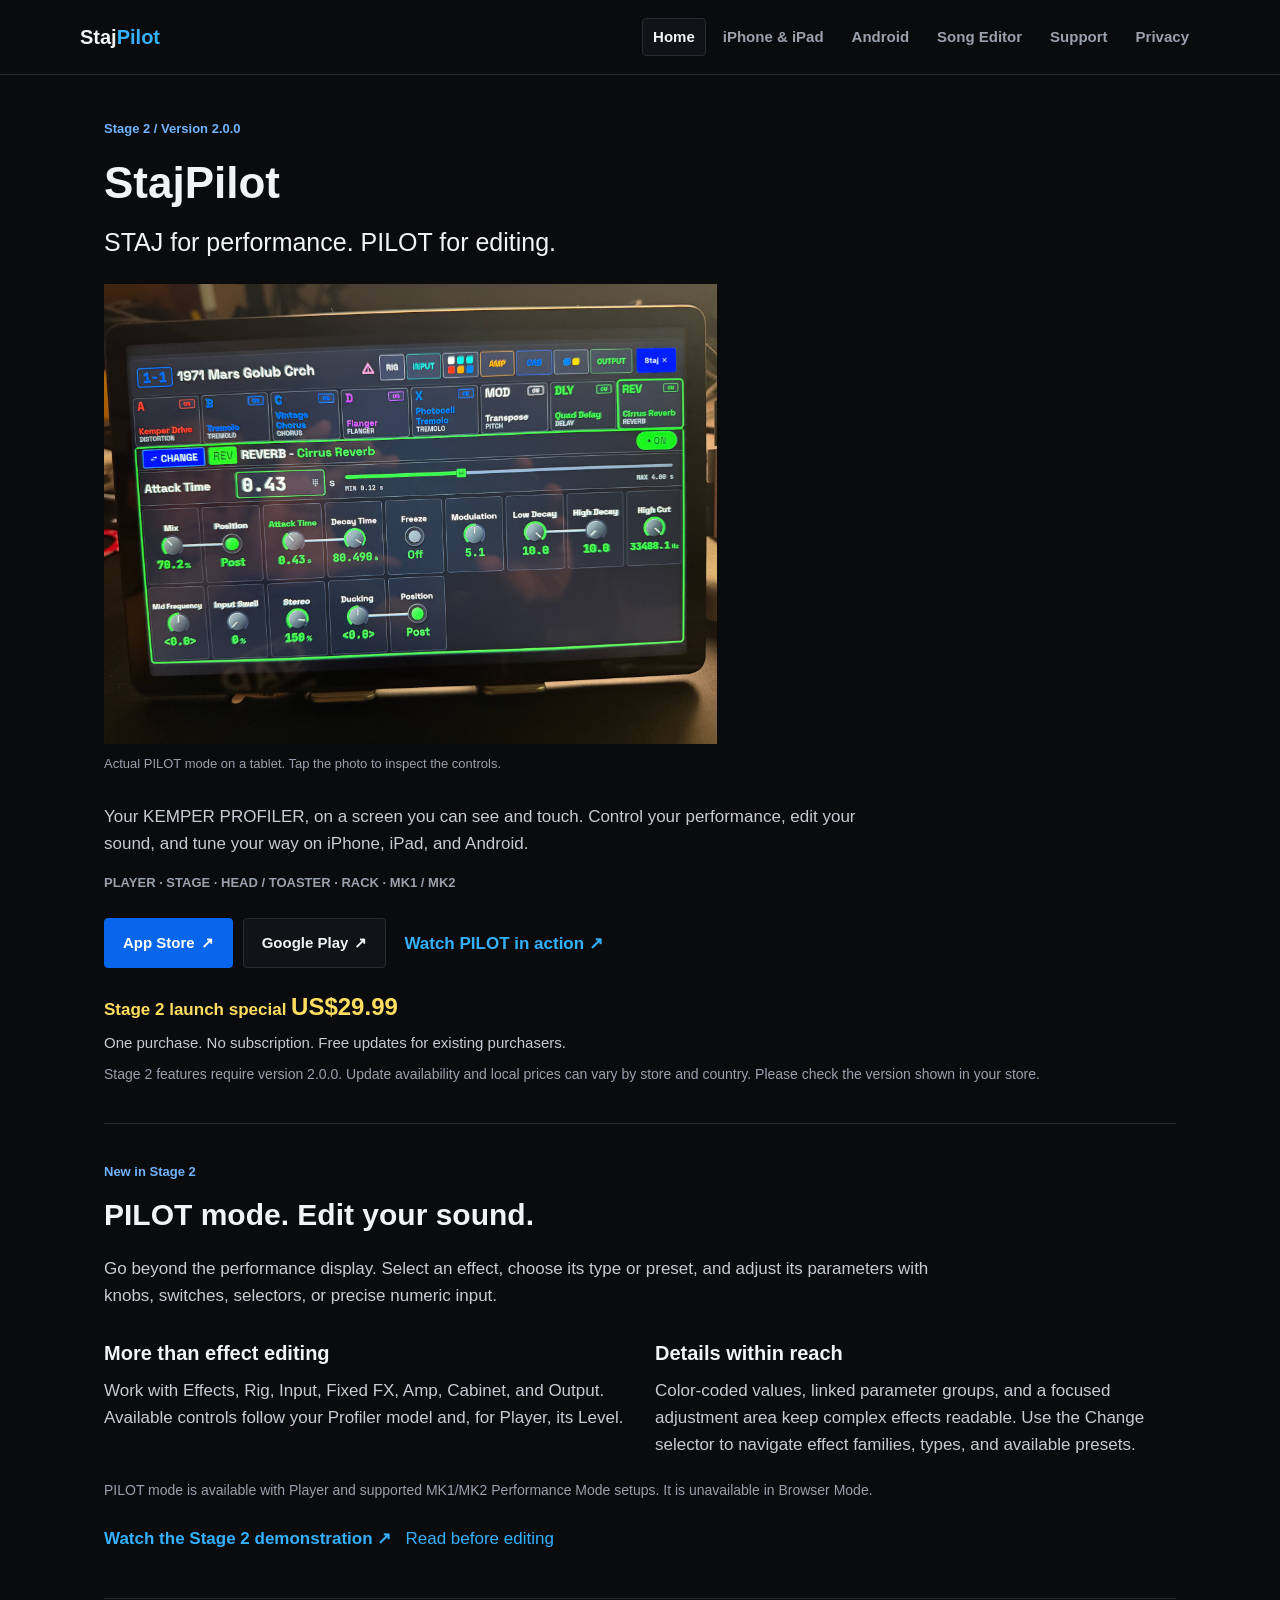
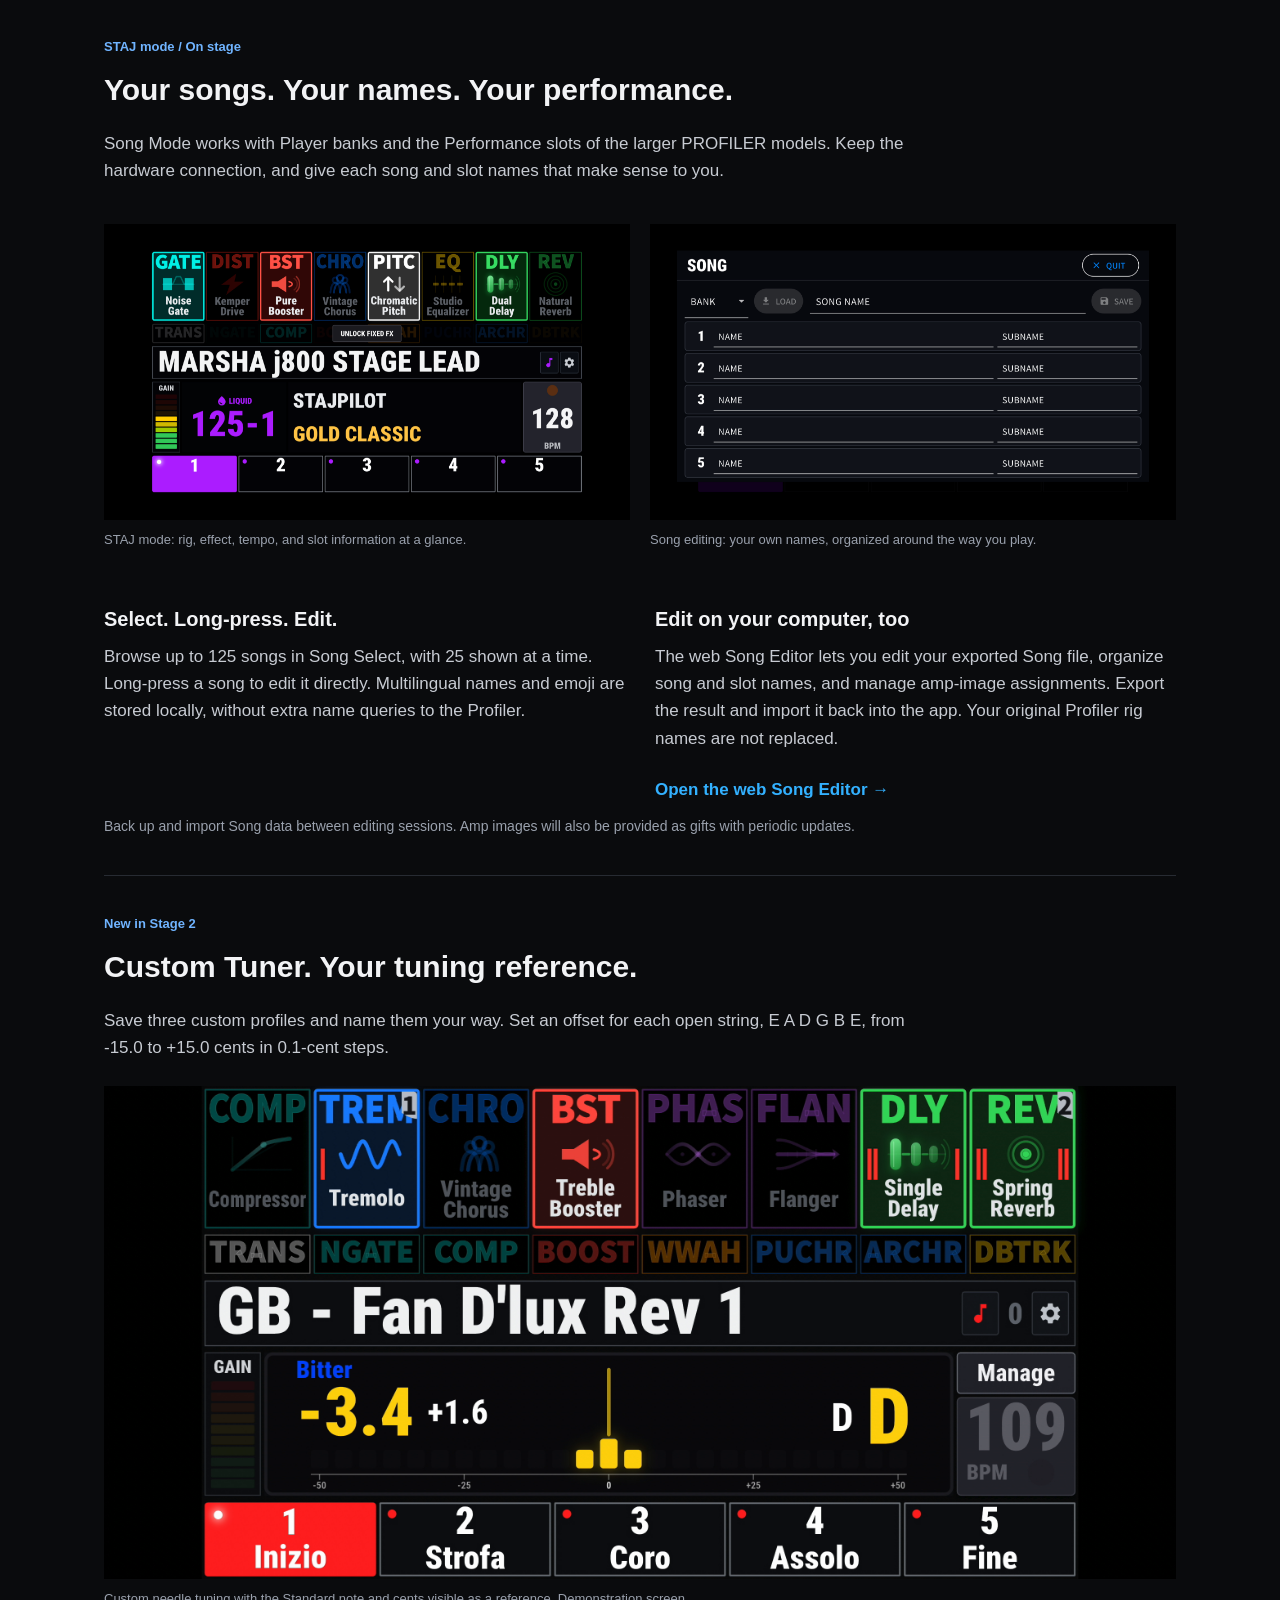
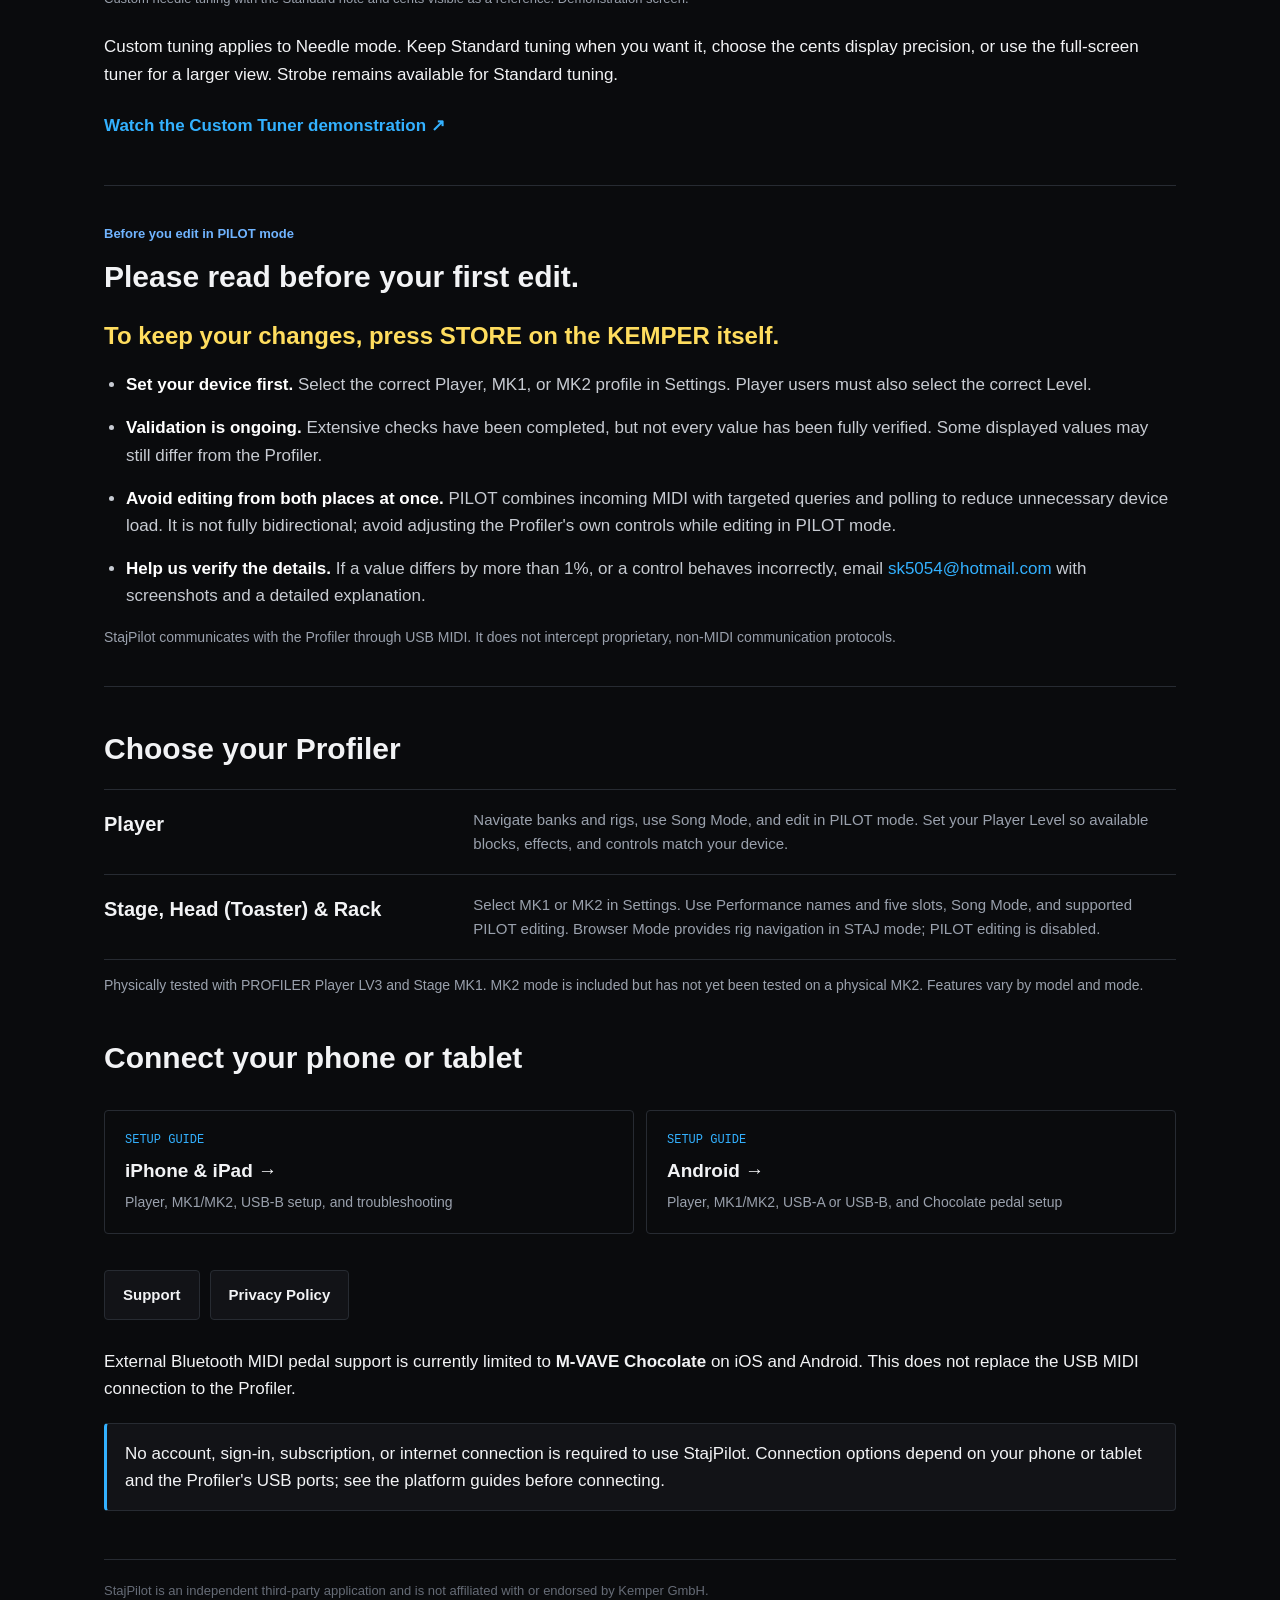
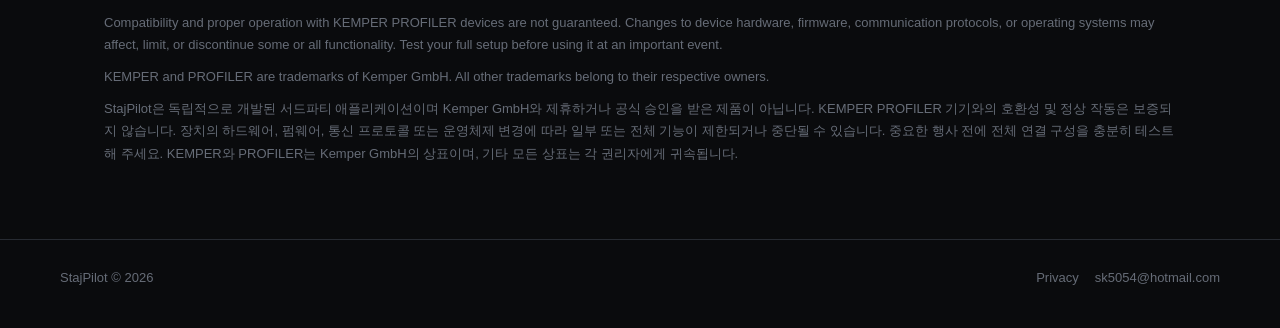
==== index.html @ c4ca7c81 "Bring actual PILOT photo into the opening view" ====
<!DOCTYPE html>
<html lang="en">
<head>
<meta charset="UTF-8">
<meta name="viewport" content="width=device-width, initial-scale=1">
<meta name="google-site-verification" content="YdH_ub25WZRiUTM2YloHvjrrwtOp_Md72oKfqL0QidY">
<title>StajPilot Stage 2 | KEMPER Control &amp; PILOT Editing</title>
<meta name="description" content="STAJ for performance. PILOT for editing. StajPilot Stage 2 brings KEMPER effects, rig, amp and output editing, Song Mode and Custom Tuner to iOS and Android.">
<meta property="og:title" content="StajPilot Stage 2 | PILOT Mode">
<meta property="og:description" content="KEMPER control and editing on iOS and Android. Stage 2 launch special: US$29.99.">
<meta property="og:image" content="https://stajd.github.io/stajpilot/assets/images/stage2-video.jpg">
<meta property="og:url" content="https://stajd.github.io/stajpilot/">
<meta property="og:type" content="website">
<link rel="canonical" href="https://stajd.github.io/stajpilot/">
<link rel="stylesheet" href="assets/styles.css">
<link rel="stylesheet" href="assets/home.css">
</head>
<body class="home-page">
<a class="skip-link" href="#main">Skip to content</a>

<header class="site-header">
  <div class="header-inner">
    <div class="wordmark">Staj<span class="pilot">Pilot</span></div>
    <nav class="site-nav" aria-label="Primary">
      <a href="index.html" aria-current="page">Home</a>
      <a href="ios/index.html">iPhone &amp; iPad</a>
      <a href="android/index.html">Android</a>
      <a href="editor/index.html">Song Editor</a>
      <a href="support/index.html">Support</a>
      <a href="privacy/index.html">Privacy</a>
    </nav>
  </div>
</header>

<main id="main">
  <section class="intro" aria-labelledby="page-title">
    <p class="eyebrow">Stage 2 / Version 2.0.0</p>
    <h1 id="page-title">StajPilot</h1>
    <p class="lede">STAJ for performance. PILOT for editing.</p>
    <figure class="product-photo intro-photo">
      <a href="assets/images/stage2-pilot-photo.png" target="_blank" rel="noopener" aria-label="Open the full-size PILOT mode photo"><img src="assets/images/stage2-pilot-photo.png" width="1920" height="1440" fetchpriority="high" alt="Actual StajPilot PILOT mode on a tablet, editing Cirrus Reverb with a focused Attack Time control and linked parameter groups"></a>
      <figcaption>Actual PILOT mode on a tablet. Tap the photo to inspect the controls.</figcaption>
    </figure>
    <p class="intro-copy">Your KEMPER PROFILER, on a screen you can see and touch. Control your performance, edit your sound, and tune your way on iPhone, iPad, and Android.</p>
    <p class="model-line">PLAYER &middot; STAGE &middot; HEAD / TOASTER &middot; RACK &middot; MK1 / MK2</p>
    <div class="btn-row store-links">
      <a class="btn btn-primary" href="https://apps.apple.com/app/stajpilot/id6813749166">App Store <span aria-hidden="true">&nearr;</span></a>
      <a class="btn" href="https://play.google.com/store/apps/details?id=com.stajpilot.mobile">Google Play <span aria-hidden="true">&nearr;</span></a>
      <a class="text-link" href="https://youtu.be/GtrqxNteZMw">Watch PILOT in action <span aria-hidden="true">&nearr;</span></a>
    </div>
    <p class="offer"><strong>Stage 2 launch special <span>US$29.99</span></strong> <span class="offer-detail">One purchase. No subscription. Free updates for existing purchasers.</span></p>
    <p class="release-note">Stage 2 features require version 2.0.0. Update availability and local prices can vary by store and country. Please check the version shown in your store.</p>
  </section>

  <section class="home-section" id="pilot" aria-labelledby="pilot-title">
    <div class="section-heading"><p class="eyebrow">New in Stage 2</p><h2 id="pilot-title">PILOT mode. Edit your sound.</h2><p>Go beyond the performance display. Select an effect, choose its type or preset, and adjust its parameters with knobs, switches, selectors, or precise numeric input.</p></div>
    <div class="feature-columns">
      <div><h3>More than effect editing</h3><p>Work with Effects, Rig, Input, Fixed FX, Amp, Cabinet, and Output. Available controls follow your Profiler model and, for Player, its Level.</p></div>
      <div><h3>Details within reach</h3><p>Color-coded values, linked parameter groups, and a focused adjustment area keep complex effects readable. Use the Change selector to navigate effect families, types, and available presets.</p></div>
    </div>
    <p class="inline-note">PILOT mode is available with Player and supported MK1/MK2 Performance Mode setups. It is unavailable in Browser Mode.</p>
    <p><a class="text-link" href="https://youtu.be/GtrqxNteZMw">Watch the Stage 2 demonstration <span aria-hidden="true">&nearr;</span></a> &nbsp; <a href="#before-editing">Read before editing</a></p>
  </section>

  <section class="home-section" id="song-mode" aria-labelledby="song-title">
    <div class="section-heading"><p class="eyebrow">STAJ mode / On stage</p><h2 id="song-title">Your songs. Your names. Your performance.</h2><p>Song Mode works with Player banks and the Performance slots of the larger PROFILER models. Keep the hardware connection, and give each song and slot names that make sense to you.</p></div>
    <div class="photo-pair">
      <figure class="product-photo"><a href="assets/images/android-main-controller.png" target="_blank" rel="noopener" aria-label="Open the STAJ performance screen"><img src="assets/images/android-main-controller.png" width="1920" height="1080" loading="lazy" alt="StajPilot STAJ performance display with effect blocks, rig information, tempo and five slots"></a><figcaption>STAJ mode: rig, effect, tempo, and slot information at a glance.</figcaption></figure>
      <figure class="product-photo"><a href="assets/images/android-song-editor.png" target="_blank" rel="noopener" aria-label="Open the Song editing screen"><img src="assets/images/android-song-editor.png" width="1920" height="1080" loading="lazy" alt="StajPilot Song editing screen with song name and five slot names and subnames"></a><figcaption>Song editing: your own names, organized around the way you play.</figcaption></figure>
    </div>
    <div class="feature-columns">
      <div><h3>Select. Long-press. Edit.</h3><p>Browse up to 125 songs in Song Select, with 25 shown at a time. Long-press a song to edit it directly. Multilingual names and emoji are stored locally, without extra name queries to the Profiler.</p></div>
      <div><h3>Edit on your computer, too</h3><p>The web Song Editor lets you edit your exported Song file, organize song and slot names, and manage amp-image assignments. Export the result and import it back into the app. Your original Profiler rig names are not replaced.</p><a class="text-link" href="editor/index.html">Open the web Song Editor <span aria-hidden="true">&rarr;</span></a></div>
    </div>
    <p class="inline-note">Back up and import Song data between editing sessions. Amp images will also be provided as gifts with periodic updates.</p>
  </section>

  <section class="home-section" id="custom-tuner" aria-labelledby="tuner-title">
    <div class="section-heading"><p class="eyebrow">New in Stage 2</p><h2 id="tuner-title">Custom Tuner. Your tuning reference.</h2><p>Save three custom profiles and name them your way. Set an offset for each open string, E A D G B E, from -15.0 to +15.0 cents in 0.1-cent steps.</p></div>
    <figure class="product-photo"><a href="assets/images/custom-tuner-demo.png" target="_blank" rel="noopener" aria-label="Open the Custom Tuner demonstration screen"><img src="assets/images/custom-tuner-demo.png" width="2622" height="1206" loading="lazy" alt="Custom Tuner demonstration showing a named profile, corrected cents and note, plus a smaller Standard tuning reference"></a><figcaption>Custom needle tuning with the Standard note and cents visible as a reference. Demonstration screen.</figcaption></figure>
    <p>Custom tuning applies to Needle mode. Keep Standard tuning when you want it, choose the cents display precision, or use the full-screen tuner for a larger view. Strobe remains available for Standard tuning.</p>
    <a class="text-link" href="https://youtu.be/xiZDq2frCgY">Watch the Custom Tuner demonstration <span aria-hidden="true">&nearr;</span></a>
  </section>

  <section class="home-section" id="before-editing" aria-labelledby="editing-title">
    <div class="section-heading"><p class="eyebrow">Before you edit in PILOT mode</p><h2 id="editing-title">Please read before your first edit.</h2></div>
    <p class="save-warning">To keep your changes, press STORE on the KEMPER itself.</p>
    <ul class="editing-notes">
      <li><strong>Set your device first.</strong> Select the correct Player, MK1, or MK2 profile in Settings. Player users must also select the correct Level.</li>
      <li><strong>Validation is ongoing.</strong> Extensive checks have been completed, but not every value has been fully verified. Some displayed values may still differ from the Profiler.</li>
      <li><strong>Avoid editing from both places at once.</strong> PILOT combines incoming MIDI with targeted queries and polling to reduce unnecessary device load. It is not fully bidirectional; avoid adjusting the Profiler's own controls while editing in PILOT mode.</li>
      <li><strong>Help us verify the details.</strong> If a value differs by more than 1%, or a control behaves incorrectly, email <a href="mailto:sk5054@hotmail.com">sk5054@hotmail.com</a> with screenshots and a detailed explanation.</li>
    </ul>
    <p class="inline-note">StajPilot communicates with the Profiler through USB MIDI. It does not intercept proprietary, non-MIDI communication protocols.</p>
  </section>

  <section class="home-section" aria-labelledby="profiler-title">
  <h2 id="profiler-title">Choose your Profiler</h2>
  <div class="model-list">
    <div><h3>Player</h3><p>Navigate banks and rigs, use Song Mode, and edit in PILOT mode. Set your Player Level so available blocks, effects, and controls match your device.</p></div>
    <div><h3>Stage, Head (Toaster) &amp; Rack</h3><p>Select MK1 or MK2 in Settings. Use Performance names and five slots, Song Mode, and supported PILOT editing. Browser Mode provides rig navigation in STAJ mode; PILOT editing is disabled.</p></div>
  </div>
  <p class="model-note">Physically tested with PROFILER Player LV3 and Stage MK1. MK2 mode is included but has not yet been tested on a physical MK2. Features vary by model and mode.</p>

  <h2>Connect your phone or tablet</h2>

  <div class="platform-grid">
    <a class="platform-card" href="ios/index.html">
      <span class="plat-eyebrow">Setup guide</span>
      <span class="plat-title">iPhone &amp; iPad →</span>
      <span class="plat-sub">Player, MK1/MK2, USB-B setup, and troubleshooting</span>
    </a>
    <a class="platform-card" href="android/index.html">
      <span class="plat-eyebrow">Setup guide</span>
      <span class="plat-title">Android →</span>
      <span class="plat-sub">Player, MK1/MK2, USB-A or USB-B, and Chocolate pedal setup</span>
    </a>
  </div>

  <div class="btn-row">
    <a class="btn" href="support/index.html">Support</a>
    <a class="btn" href="privacy/index.html">Privacy Policy</a>
  </div>

  <p>External Bluetooth MIDI pedal support is currently limited to <strong>M-VAVE Chocolate</strong> on iOS and Android. This does not replace the USB MIDI connection to the Profiler.</p>
  <div class="notice">
    <p>No account, sign-in, subscription, or internet connection is required to use StajPilot. Connection options depend on your phone or tablet and the Profiler's USB ports; see the platform guides before connecting.</p>
  </div>
  </section>

  <div class="legal">
    <p>StajPilot is an independent third-party application and is not affiliated with or endorsed by Kemper GmbH.</p>
    <p>Compatibility and proper operation with KEMPER PROFILER devices are not guaranteed. Changes to device hardware, firmware, communication protocols, or operating systems may affect, limit, or discontinue some or all functionality. Test your full setup before using it at an important event.</p>
    <p>KEMPER and PROFILER are trademarks of Kemper GmbH. All other trademarks belong to their respective owners.</p>
    <p lang="ko">StajPilot은 독립적으로 개발된 서드파티 애플리케이션이며 Kemper GmbH와 제휴하거나 공식 승인을 받은 제품이 아닙니다. KEMPER PROFILER 기기와의 호환성 및 정상 작동은 보증되지 않습니다. 장치의 하드웨어, 펌웨어, 통신 프로토콜 또는 운영체제 변경에 따라 일부 또는 전체 기능이 제한되거나 중단될 수 있습니다. 중요한 행사 전에 전체 연결 구성을 충분히 테스트해 주세요. KEMPER와 PROFILER는 Kemper GmbH의 상표이며, 기타 모든 상표는 각 권리자에게 귀속됩니다.</p>
  </div>
</main>

<footer class="site-footer">
  <div class="footer-inner">
    <div>StajPilot &copy; 2026</div>
    <div class="footer-links">
      <a href="privacy/index.html">Privacy</a>
      <a href="mailto:sk5054@hotmail.com">sk5054@hotmail.com</a>
    </div>
  </div>
</footer>

</body>
</html>
---- assets/styles.css ----
/* StajPilot support site — shared stylesheet
   System fonts only, no external CDN, no gradients, minimal rounding. */

:root {
  --bg: #0a0b0d;
  --panel: #121317;
  --border: #272b32;
  --ink: #f2f3f5;
  --ink-dim: #9aa1ad;
  --ink-faint: #666c77;
  --accent: #33b1ff;
  --accent-2: #22d3ee;
  --radius: 4px;
  --max-w: 760px;
  --sans: -apple-system, BlinkMacSystemFont, "Segoe UI", Roboto, Helvetica, Arial, sans-serif;
  --mono: ui-monospace, "SF Mono", "Segoe UI Mono", Menlo, Consolas, monospace;
}

* { box-sizing: border-box; }

html { background: var(--bg); }

body {
  margin: 0;
  background: var(--bg);
  color: var(--ink);
  font-family: var(--sans);
  font-size: 17px;
  line-height: 1.6;
  -webkit-font-smoothing: antialiased;
}

a { color: var(--accent); text-decoration: none; }
a:hover, a:focus-visible { text-decoration: underline; }
a:focus-visible, button:focus-visible { outline: 2px solid var(--accent); outline-offset: 2px; }

img { max-width: 100%; }

/* ---------- header ---------- */
header.site-header {
  border-bottom: 1px solid var(--border);
  background: var(--bg);
}

.header-inner {
  max-width: 960px;
  margin: 0 auto;
  padding: 18px 20px;
  display: flex;
  align-items: center;
  justify-content: space-between;
  gap: 16px;
  flex-wrap: wrap;
}

.wordmark {
  font-family: var(--sans);
  font-weight: 800;
  font-size: 20px;
  letter-spacing: -0.01em;
  color: var(--ink);
  white-space: nowrap;
}
.wordmark .pilot { color: var(--accent); }

nav.site-nav {
  display: flex;
  flex-wrap: wrap;
  gap: 4px 6px;
}

nav.site-nav a {
  color: var(--ink-dim);
  font-size: 15px;
  font-weight: 600;
  padding: 6px 10px;
  border-radius: var(--radius);
  border: 1px solid transparent;
}

nav.site-nav a:hover {
  color: var(--ink);
  text-decoration: none;
}

nav.site-nav a[aria-current="page"] {
  color: var(--ink);
  border-color: var(--border);
  background: var(--panel);
}

/* ---------- layout ---------- */
main {
  max-width: var(--max-w);
  margin: 0 auto;
  padding: 48px 20px 64px;
}

main.wide { max-width: 880px; }

.home-preview { margin: 28px 0 8px; }
.home-preview img { display: block; width: 100%; height: auto; }
.home-preview figcaption { margin-top: 8px; color: var(--ink-dim); font-size: 13px; }

.model-list { border-top: 1px solid var(--border); }
.model-list > div {
  display: grid;
  grid-template-columns: minmax(150px, 1fr) 2fr;
  gap: 18px;
  padding: 18px 0;
  border-bottom: 1px solid var(--border);
}
.model-list h3 { margin: 0; }
.model-list p { margin: 0; color: var(--ink-dim); font-size: 15px; }
.model-note { margin-top: 14px; color: var(--ink-dim); font-size: 14px; }
@media (max-width: 560px) {
  .model-list > div { grid-template-columns: 1fr; gap: 4px; }
}

h1 {
  font-size: clamp(28px, 5vw, 38px);
  font-weight: 800;
  letter-spacing: -0.01em;
  margin: 0 0 10px;
  text-wrap: balance;
}

h2 {
  font-size: 22px;
  font-weight: 700;
  margin: 40px 0 14px;
  padding-top: 4px;
  border-top: 1px solid var(--border);
  padding-top: 24px;
}

h2:first-of-type { border-top: none; padding-top: 0; }

h3 {
  font-size: 17px;
  font-weight: 700;
  color: var(--ink);
  margin: 24px 0 8px;
}

p { margin: 0 0 16px; color: var(--ink); }
.lede { font-size: 19px; color: var(--ink-dim); margin-bottom: 28px; }

ul, ol { margin: 0 0 16px; padding-left: 22px; }
li { margin-bottom: 8px; }

.meta {
  font-family: var(--mono);
  font-size: 13px;
  color: var(--ink-faint);
  letter-spacing: 0.02em;
}

/* ---------- buttons ---------- */
.btn-row {
  display: flex;
  flex-wrap: wrap;
  gap: 10px;
  margin: 28px 0;
}

.btn {
  display: inline-flex;
  align-items: center;
  gap: 6px;
  padding: 12px 18px;
  border-radius: var(--radius);
  border: 1px solid var(--border);
  font-weight: 700;
  font-size: 15px;
  color: var(--ink);
  background: var(--panel);
}
.btn:hover { border-color: var(--accent); color: var(--ink); text-decoration: none; }

.btn-primary {
  background: var(--accent);
  border-color: var(--accent);
  color: #04121c;
}
.btn-primary:hover { border-color: var(--accent-2); background: var(--accent-2); color: #04121c; }

/* ---------- platform picker (index) ---------- */
.platform-grid {
  display: grid;
  grid-template-columns: 1fr 1fr;
  gap: 12px;
  margin: 28px 0 36px;
}
@media (max-width: 520px) {
  .platform-grid { grid-template-columns: 1fr; }
}

.platform-card {
  display: block;
  border: 1px solid var(--border);
  border-radius: var(--radius);
  padding: 20px;
  color: var(--ink);
}
.platform-card:hover { border-color: var(--accent); text-decoration: none; }
.platform-card .plat-eyebrow {
  font-family: var(--mono);
  font-size: 12px;
  letter-spacing: 0.08em;
  text-transform: uppercase;
  color: var(--accent);
  display: block;
  margin-bottom: 6px;
}
.platform-card .plat-title { font-size: 19px; font-weight: 700; }
.platform-card .plat-sub { color: var(--ink-dim); font-size: 14px; margin-top: 4px; }

/* ---------- feature list ---------- */
.feature-list {
  list-style: none;
  padding: 0;
  display: grid;
  grid-template-columns: 1fr 1fr;
  gap: 8px 20px;
}
@media (max-width: 560px) {
  .feature-list { grid-template-columns: 1fr; }
}
.feature-list li {
  padding-left: 18px;
  position: relative;
  color: var(--ink-dim);
  font-size: 15px;
}
.feature-list li::before {
  content: "";
  position: absolute;
  left: 0;
  top: 9px;
  width: 6px;
  height: 6px;
  background: var(--accent);
}

/* ---------- steps ---------- */
ol.steps { padding-left: 0; list-style: none; counter-reset: step; }
ol.steps li {
  counter-increment: step;
  position: relative;
  padding-left: 42px;
  margin-bottom: 14px;
}
ol.steps li::before {
  content: counter(step);
  position: absolute;
  left: 0;
  top: 0;
  width: 26px;
  height: 26px;
  border: 1px solid var(--accent);
  color: var(--accent);
  font-family: var(--mono);
  font-weight: 700;
  font-size: 13px;
  display: flex;
  align-items: center;
  justify-content: center;
  border-radius: var(--radius);
}

/* ---------- notice / callout blocks ---------- */
.notice {
  border: 1px solid var(--border);
  border-left: 3px solid var(--accent);
  padding: 16px 18px;
  border-radius: var(--radius);
  margin: 20px 0;
  background: var(--panel);
}
.notice p:last-child { margin-bottom: 0; }

.legal {
  border-top: 1px solid var(--border);
  margin-top: 48px;
  padding-top: 20px;
  color: var(--ink-faint);
  font-size: 13px;
  line-height: 1.7;
}
.legal p { margin-bottom: 10px; color: var(--ink-faint); }

/* ---------- privacy bilingual layout ---------- */
.bilingual {
  display: grid;
  grid-template-columns: 1fr 1fr;
  gap: 32px;
  align-items: start;
}
@media (max-width: 720px) {
  .bilingual { grid-template-columns: 1fr; gap: 8px; }
}
.bilingual > div { min-width: 0; }
.lang-label {
  font-family: var(--mono);
  font-size: 12px;
  letter-spacing: 0.08em;
  text-transform: uppercase;
  color: var(--ink-faint);
  margin-bottom: 10px;
  display: block;
}
.bilingual ol { padding-left: 20px; }
.bilingual li { font-size: 15px; color: var(--ink-dim); margin-bottom: 12px; }

/* ---------- iOS page prologue ---------- */
.prologue {
  border-bottom: 1px solid var(--border);
  padding-bottom: 28px;
  margin-bottom: 36px;
}
.prologue p { font-size: 15px; line-height: 1.75; color: var(--ink-dim); margin-bottom: 10px; }
.prologue p:first-of-type { color: var(--ink); font-weight: 700; }
.prologue figure { margin: 24px 0 0; }
.prologue figure img {
  display: block;
  width: 100%;
  height: auto;
  border: 1px solid var(--border);
  border-radius: var(--radius);
}
.prologue figcaption { font-size: 13px; line-height: 1.6; color: var(--ink-faint); margin-top: 8px; }

/* ---------- support contact block ---------- */
.contact-block {
  border: 1px solid var(--border);
  border-radius: var(--radius);
  padding: 24px;
  margin: 24px 0 32px;
  text-align: center;
}
.contact-block .email-link {
  font-family: var(--mono);
  font-size: 20px;
  font-weight: 700;
}

/* ---------- footer ---------- */
footer.site-footer {
  border-top: 1px solid var(--border);
  padding: 28px 20px 40px;
}
.footer-inner {
  max-width: 960px;
  margin: 0 auto;
  display: flex;
  flex-wrap: wrap;
  justify-content: space-between;
  gap: 12px;
  font-size: 13px;
  color: var(--ink-faint);
}
.footer-inner a { color: var(--ink-faint); }
.footer-inner a:hover { color: var(--accent); }
.footer-links { display: flex; gap: 16px; flex-wrap: wrap; }
---- assets/home.css ----
.home-page { letter-spacing: 0; }
.home-page .header-inner, .home-page .footer-inner { max-width: 1160px; }
.home-page main { max-width: 1120px; padding: 44px 24px 64px; }
.home-page .wordmark, .home-page .plat-eyebrow { letter-spacing: 0; }
.home-page h1 { font-size: 44px; letter-spacing: 0; margin-bottom: 4px; }
.home-page h2 { font-size: 30px; border: 0; padding: 0; margin: 0 0 16px; }
.home-page h3 { font-size: 20px; margin-top: 0; }
.home-page .lede { font-size: 25px; color: var(--ink); margin-bottom: 14px; }
.home-page .intro-copy { max-width: 760px; color: #c7cbd2; }
.home-page .eyebrow { font-size: 13px; font-weight: 750; color: #70b4ff; margin: 0 0 8px; }
.home-page .model-line { font-size: 13px; font-weight: 650; color: var(--ink-dim); }
.home-page .store-links { align-items: center; margin: 24px 0 20px; }
.home-page .btn-primary { background: #0866ed; border-color: #0866ed; color: #fff; }
.home-page .btn-primary:hover { background: #207bff; }
.home-page .text-link { display: inline-block; font-weight: 700; padding: 8px 0; }
.home-page .store-links .text-link { margin-left: 8px; }
.home-page .offer { margin-bottom: 8px; }
.home-page .offer strong { color: #ffdd5e; }
.home-page .offer strong > span { font-size: 24px; white-space: nowrap; }
.home-page .offer-detail { display: block; font-size: 15px; color: #c7cbd2; margin-top: 4px; }
.home-page .release-note, .home-page .inline-note { font-size: 14px; color: var(--ink-dim); }
.home-page .home-section { border-top: 1px solid var(--border); padding-top: 38px; margin-top: 38px; }
.home-page .section-heading { max-width: 830px; }
.home-page .section-heading > p:last-child { color: #c7cbd2; }
.home-page .product-photo { margin: 24px 0; }
.home-page .product-photo img { display: block; width: 100%; height: auto; }
.home-page .product-photo a { display: block; }
.home-page .intro-photo { margin: 22px 0 28px; }
.home-page .intro-photo img { max-height: 460px; object-fit: contain; object-position: left center; }
.home-page .product-photo figcaption { font-size: 13px; color: var(--ink-dim); margin-top: 10px; }
.home-page .feature-columns, .home-page .photo-pair { display: grid; grid-template-columns: repeat(2, minmax(0, 1fr)); gap: 30px; }
.home-page .feature-columns { margin: 28px 0 4px; }
.home-page .feature-columns p { color: #c7cbd2; }
.home-page .photo-pair { gap: 20px; }
.home-page .save-warning { font-size: 24px; font-weight: 750; color: #ffdd5e; }
.home-page .editing-notes { padding-left: 22px; }
.home-page .editing-notes li { margin-bottom: 16px; color: #c7cbd2; }
.home-page .editing-notes strong { color: #fff; }
.home-page .model-note + h2 { margin-top: 38px; }
.home-page .plat-sub { display: block; }
.skip-link { position: absolute; top: -100px; left: 16px; padding: 8px 14px; background: #fff; color: #000; z-index: 10; }
.skip-link:focus { top: 8px; }
@media (max-width: 640px) {
  .home-page main { padding: 28px 20px 44px; }
  .home-page h1 { font-size: 38px; }
  .home-page h2 { font-size: 26px; }
  .home-page .lede { font-size: 22px; }
  .home-page .feature-columns, .home-page .photo-pair { grid-template-columns: 1fr; gap: 16px; }
  .home-page .photo-pair .product-photo { margin: 8px 0; }
  .home-page .store-links .text-link { margin-left: 0; }
  .home-page .home-section { margin-top: 28px; padding-top: 28px; }
  .home-page .save-warning { font-size: 22px; }
}
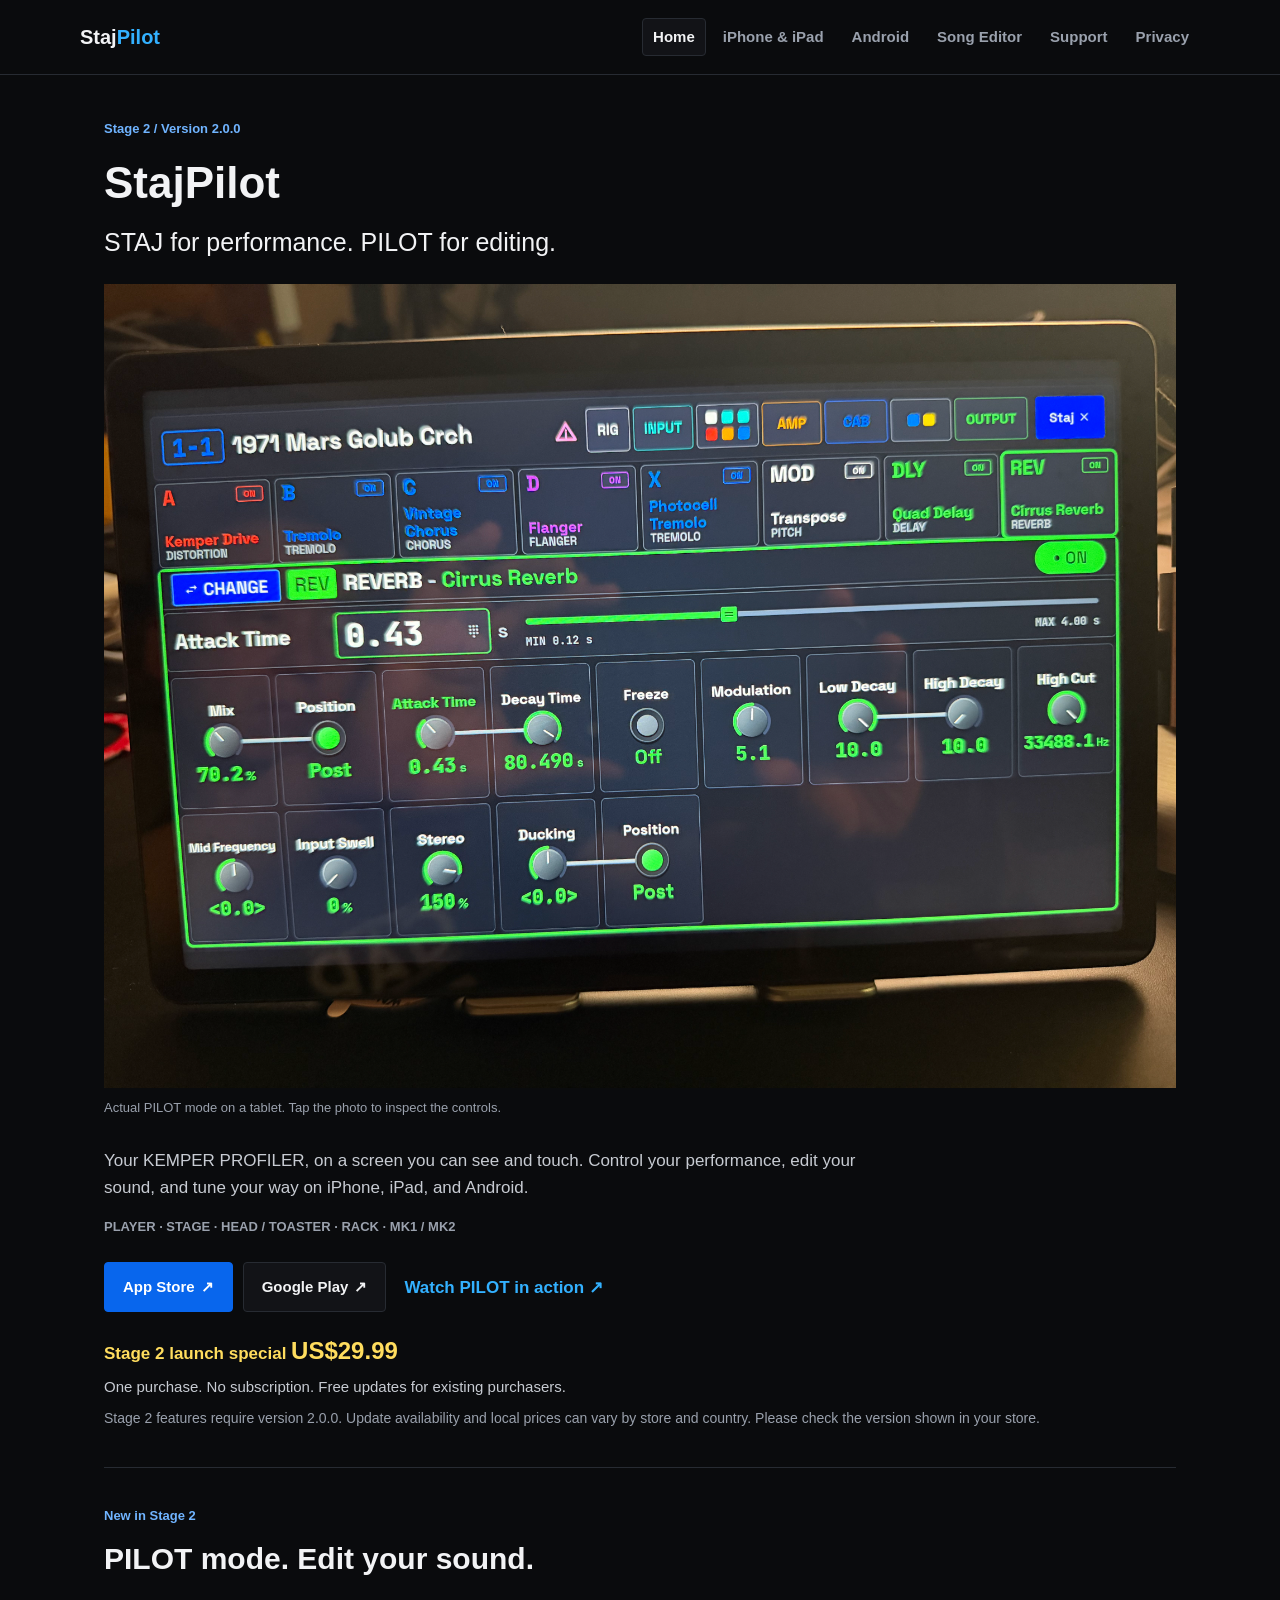
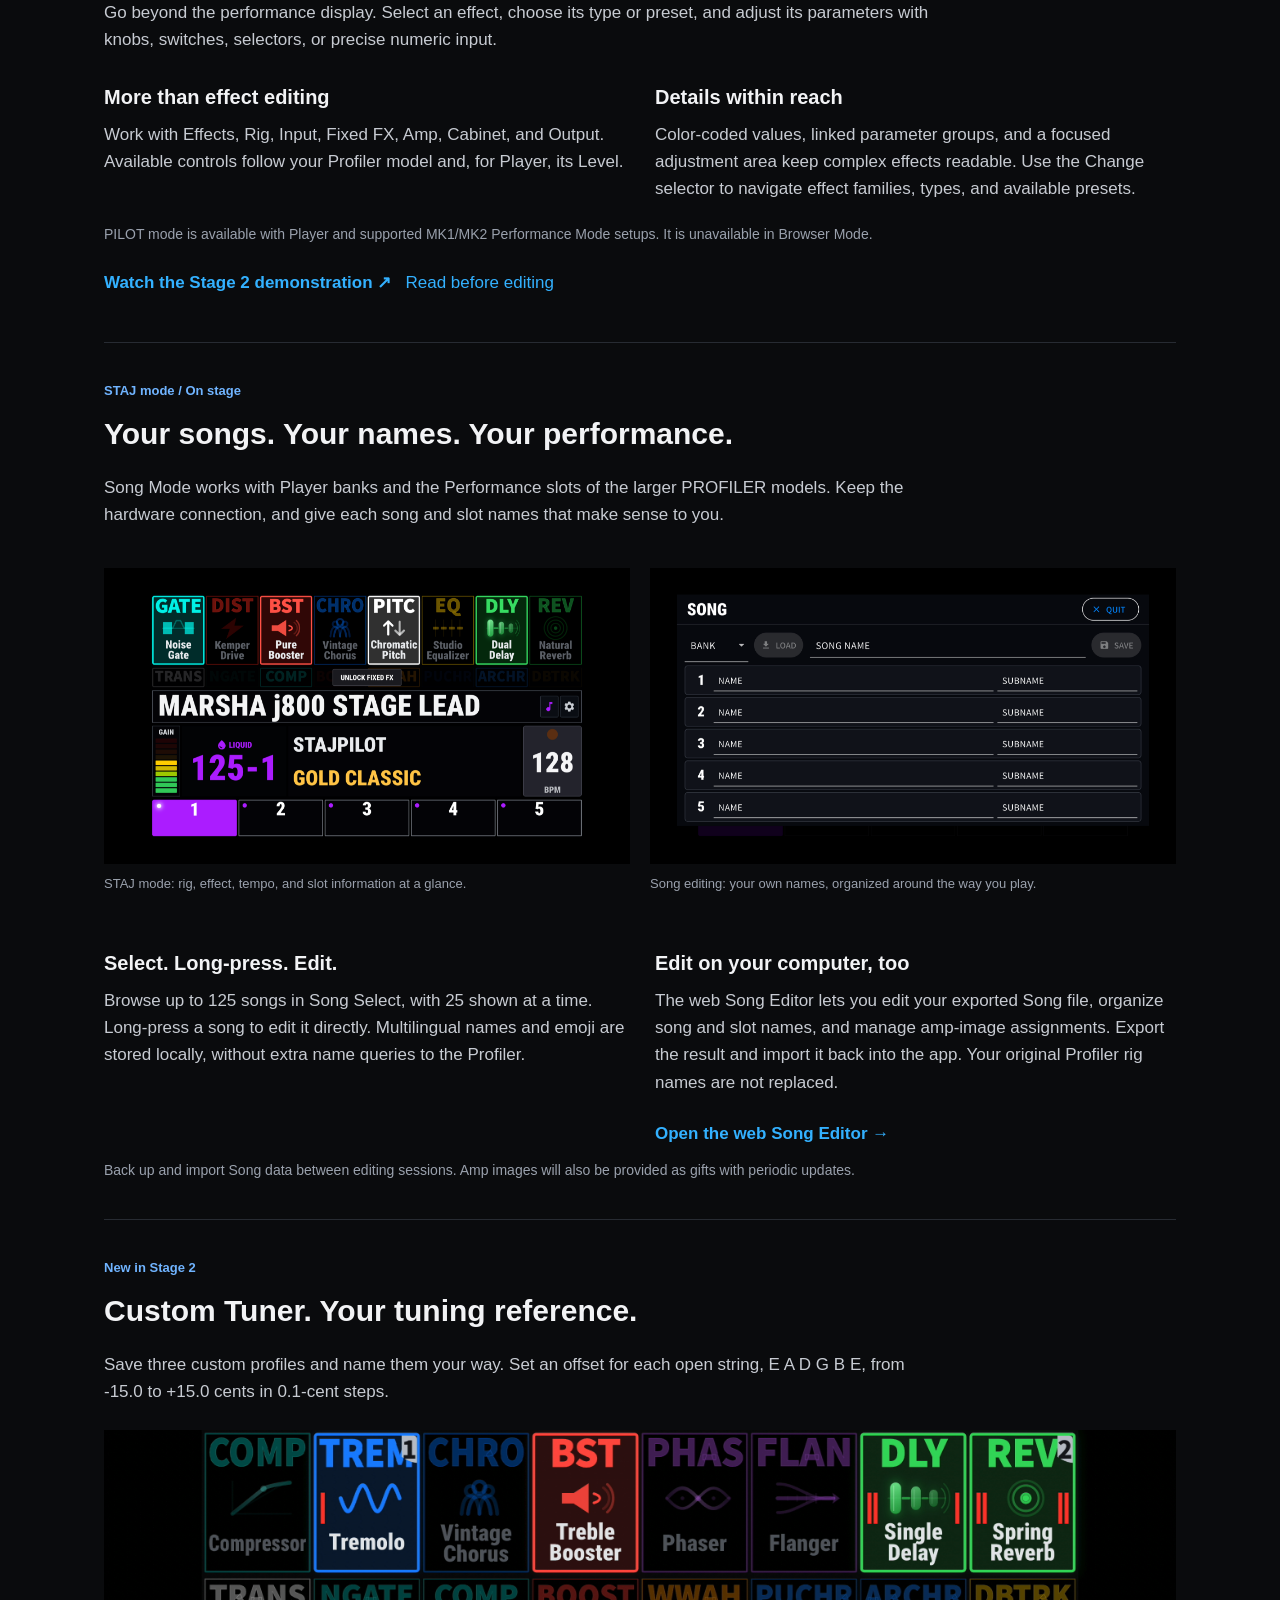
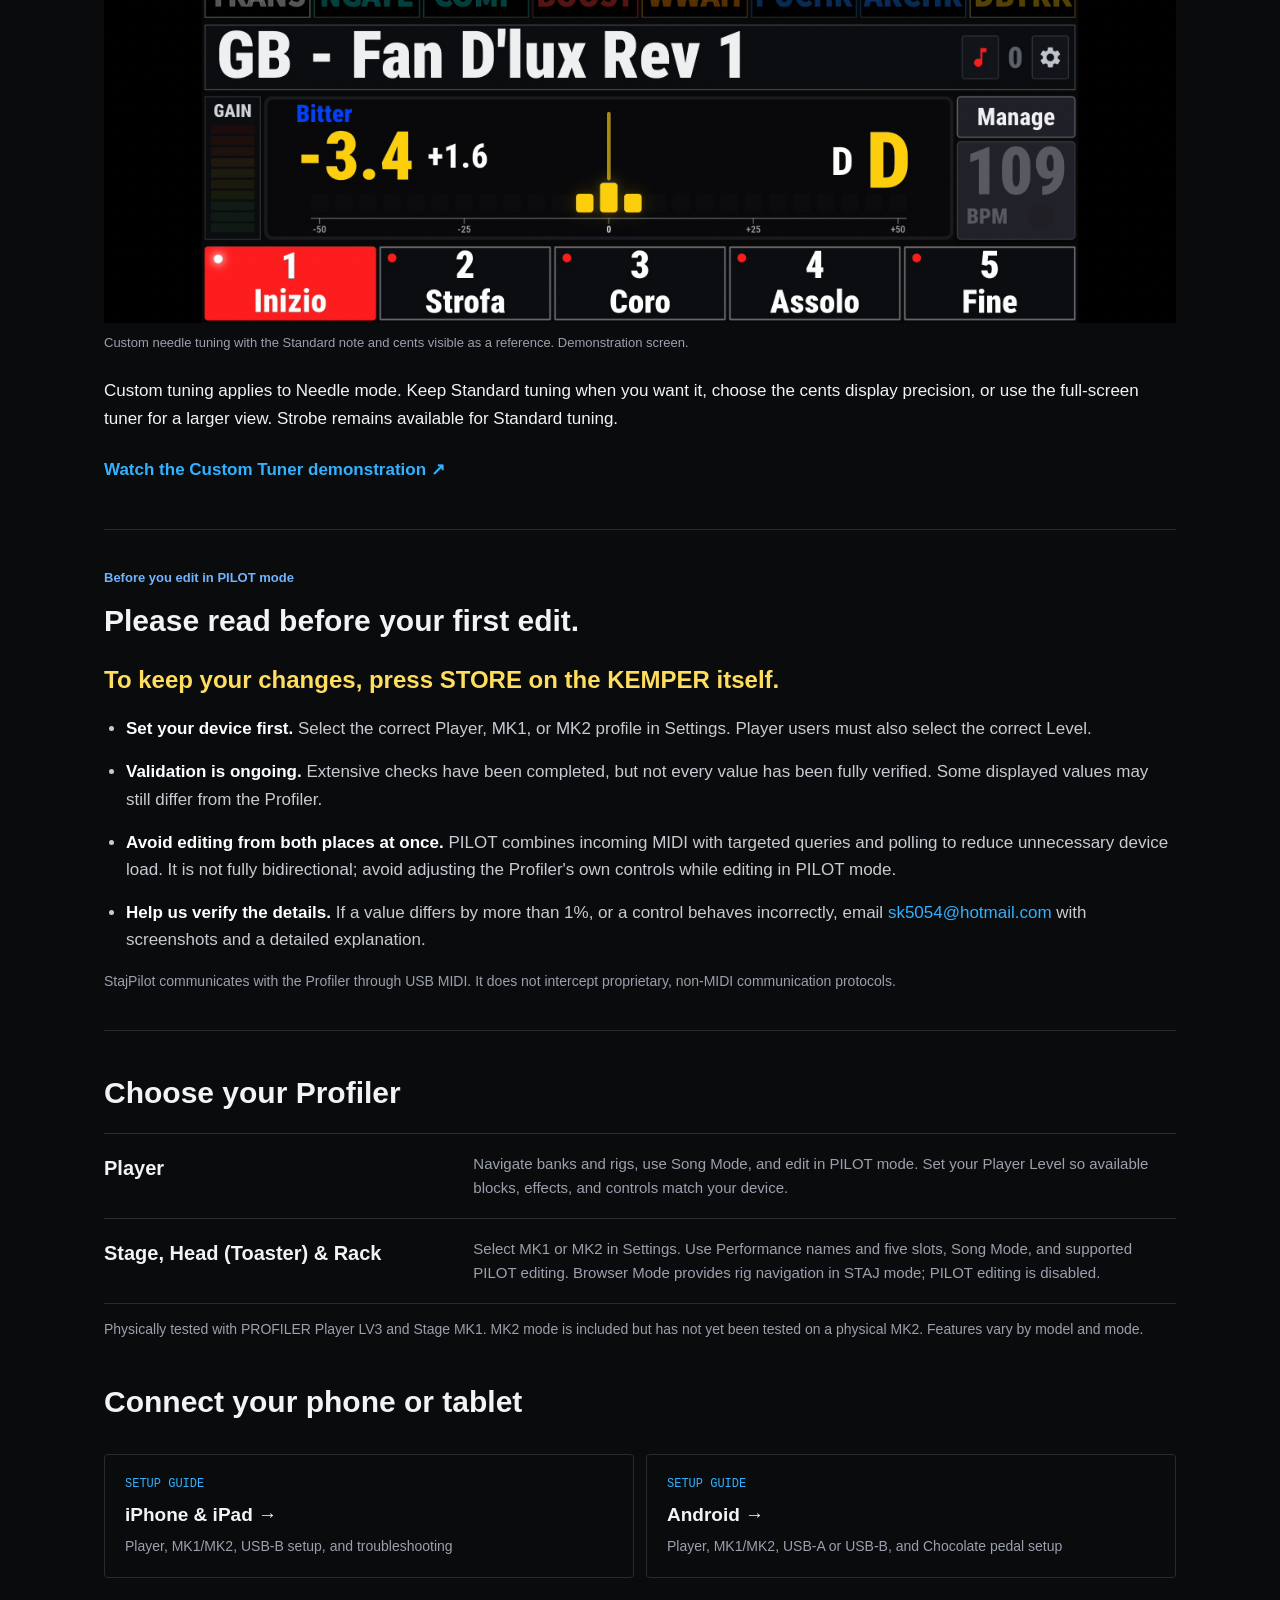
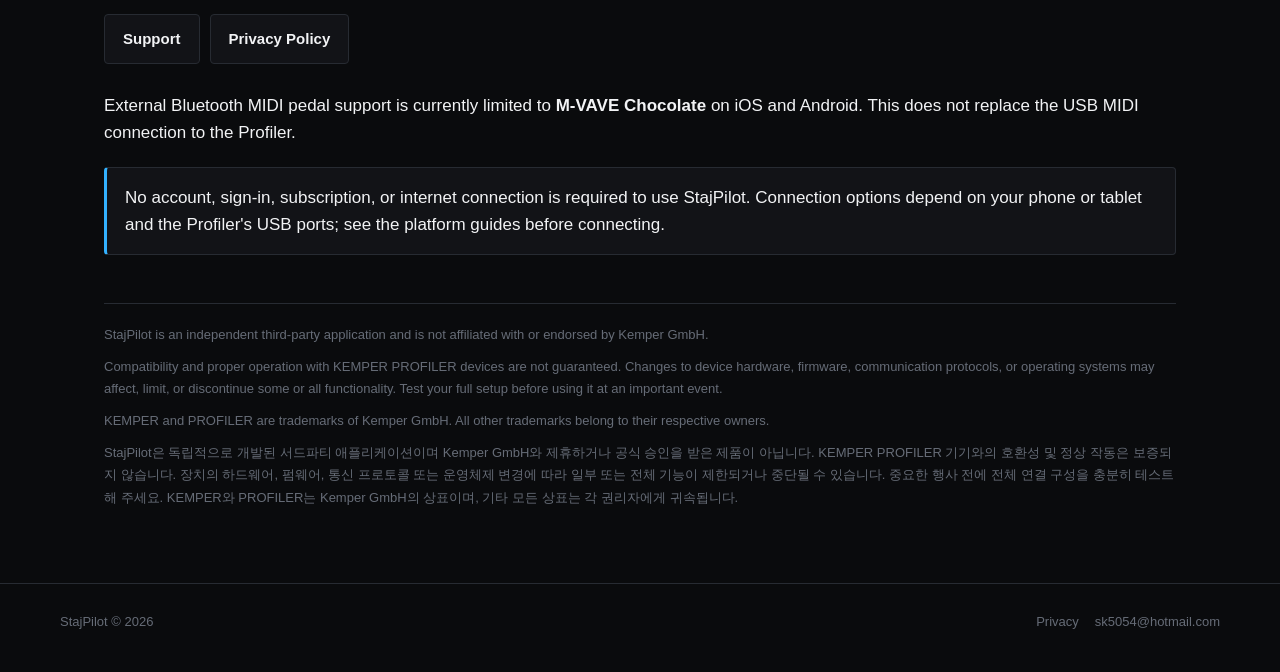
==== commit 4b152075: "Keep the product photo full-width and refresh homepage styles" ====
--- a/index.html
+++ b/index.html
@@ -13,7 +13,7 @@
 <meta property="og:type" content="website">
 <link rel="canonical" href="https://stajd.github.io/stajpilot/">
 <link rel="stylesheet" href="assets/styles.css">
-<link rel="stylesheet" href="assets/home.css">
+<link rel="stylesheet" href="assets/home.css?v=stage2-20261016">
 </head>
 <body class="home-page">
 <a class="skip-link" href="#main">Skip to content</a>
--- a/assets/home.css
+++ b/assets/home.css
@@ -26,7 +26,6 @@
 .home-page .product-photo img { display: block; width: 100%; height: auto; }
 .home-page .product-photo a { display: block; }
 .home-page .intro-photo { margin: 22px 0 28px; }
-.home-page .intro-photo img { max-height: 460px; object-fit: contain; object-position: left center; }
 .home-page .product-photo figcaption { font-size: 13px; color: var(--ink-dim); margin-top: 10px; }
 .home-page .feature-columns, .home-page .photo-pair { display: grid; grid-template-columns: repeat(2, minmax(0, 1fr)); gap: 30px; }
 .home-page .feature-columns { margin: 28px 0 4px; }
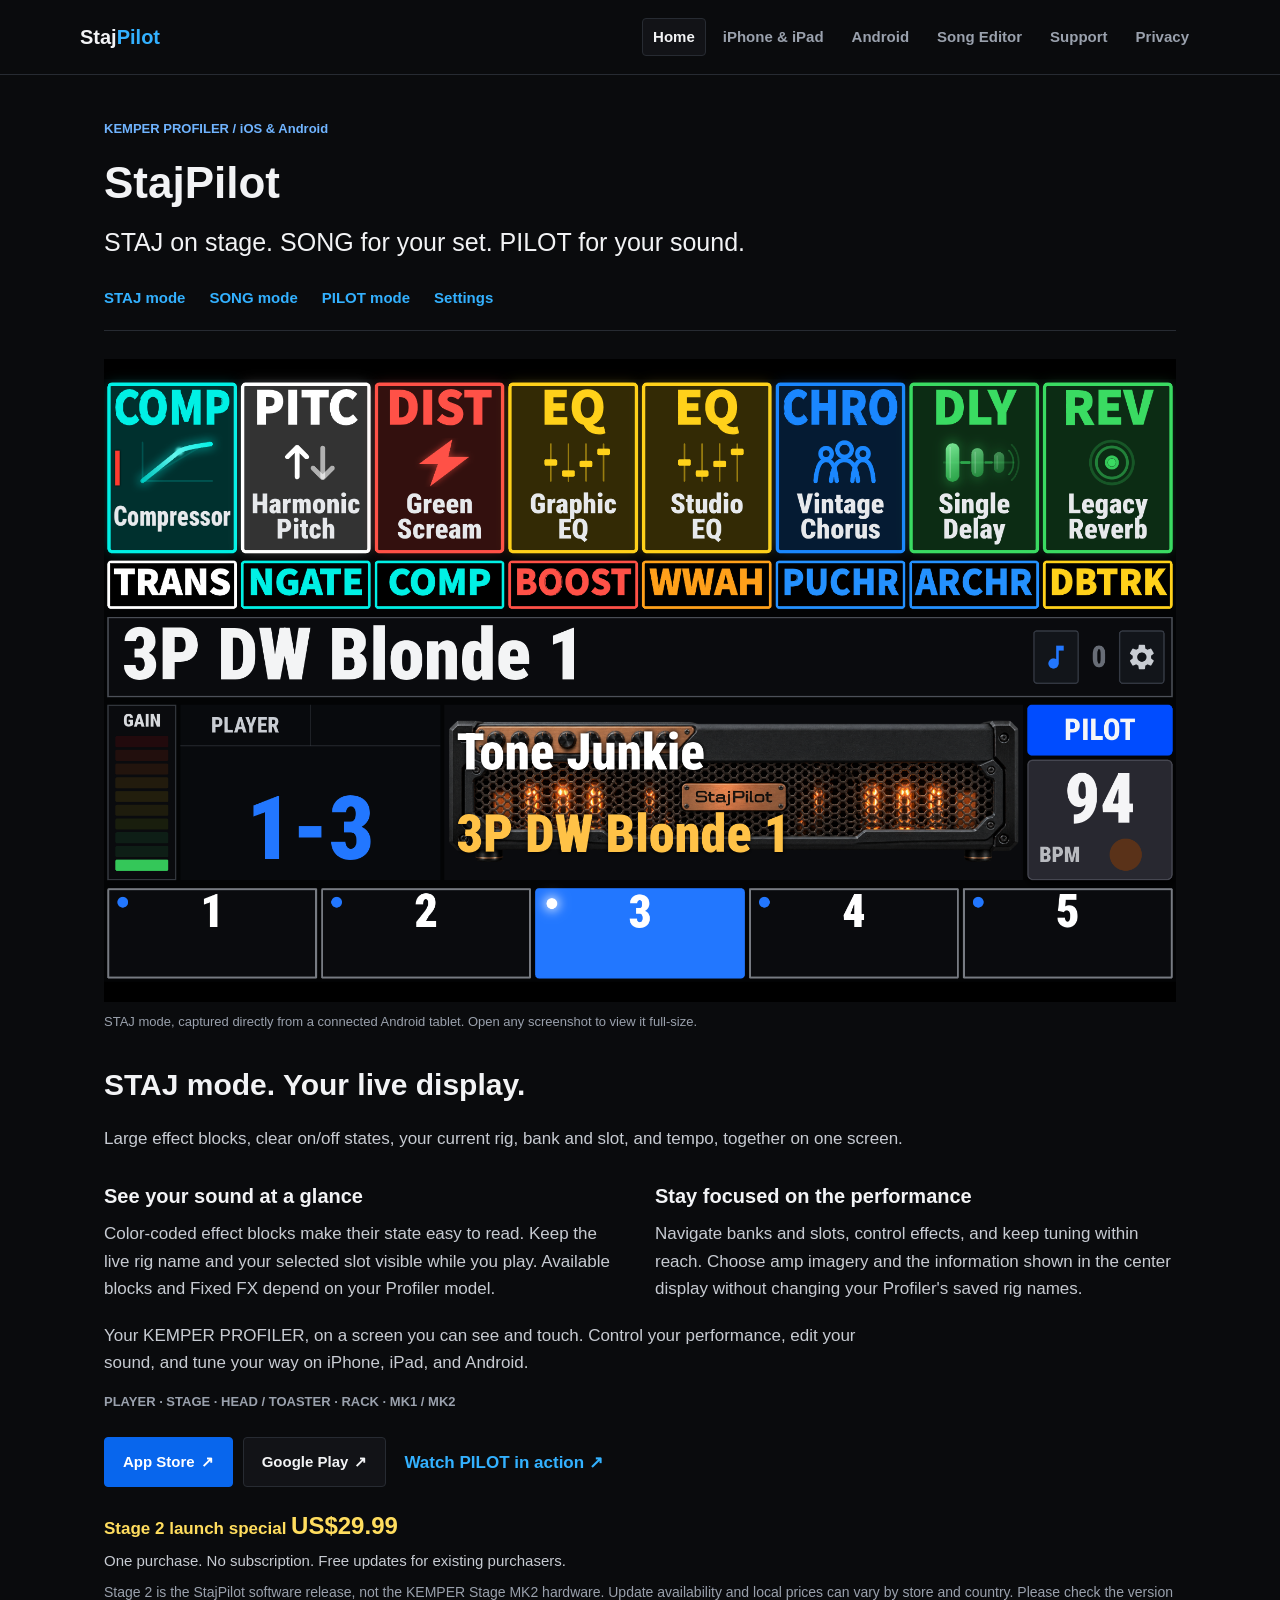
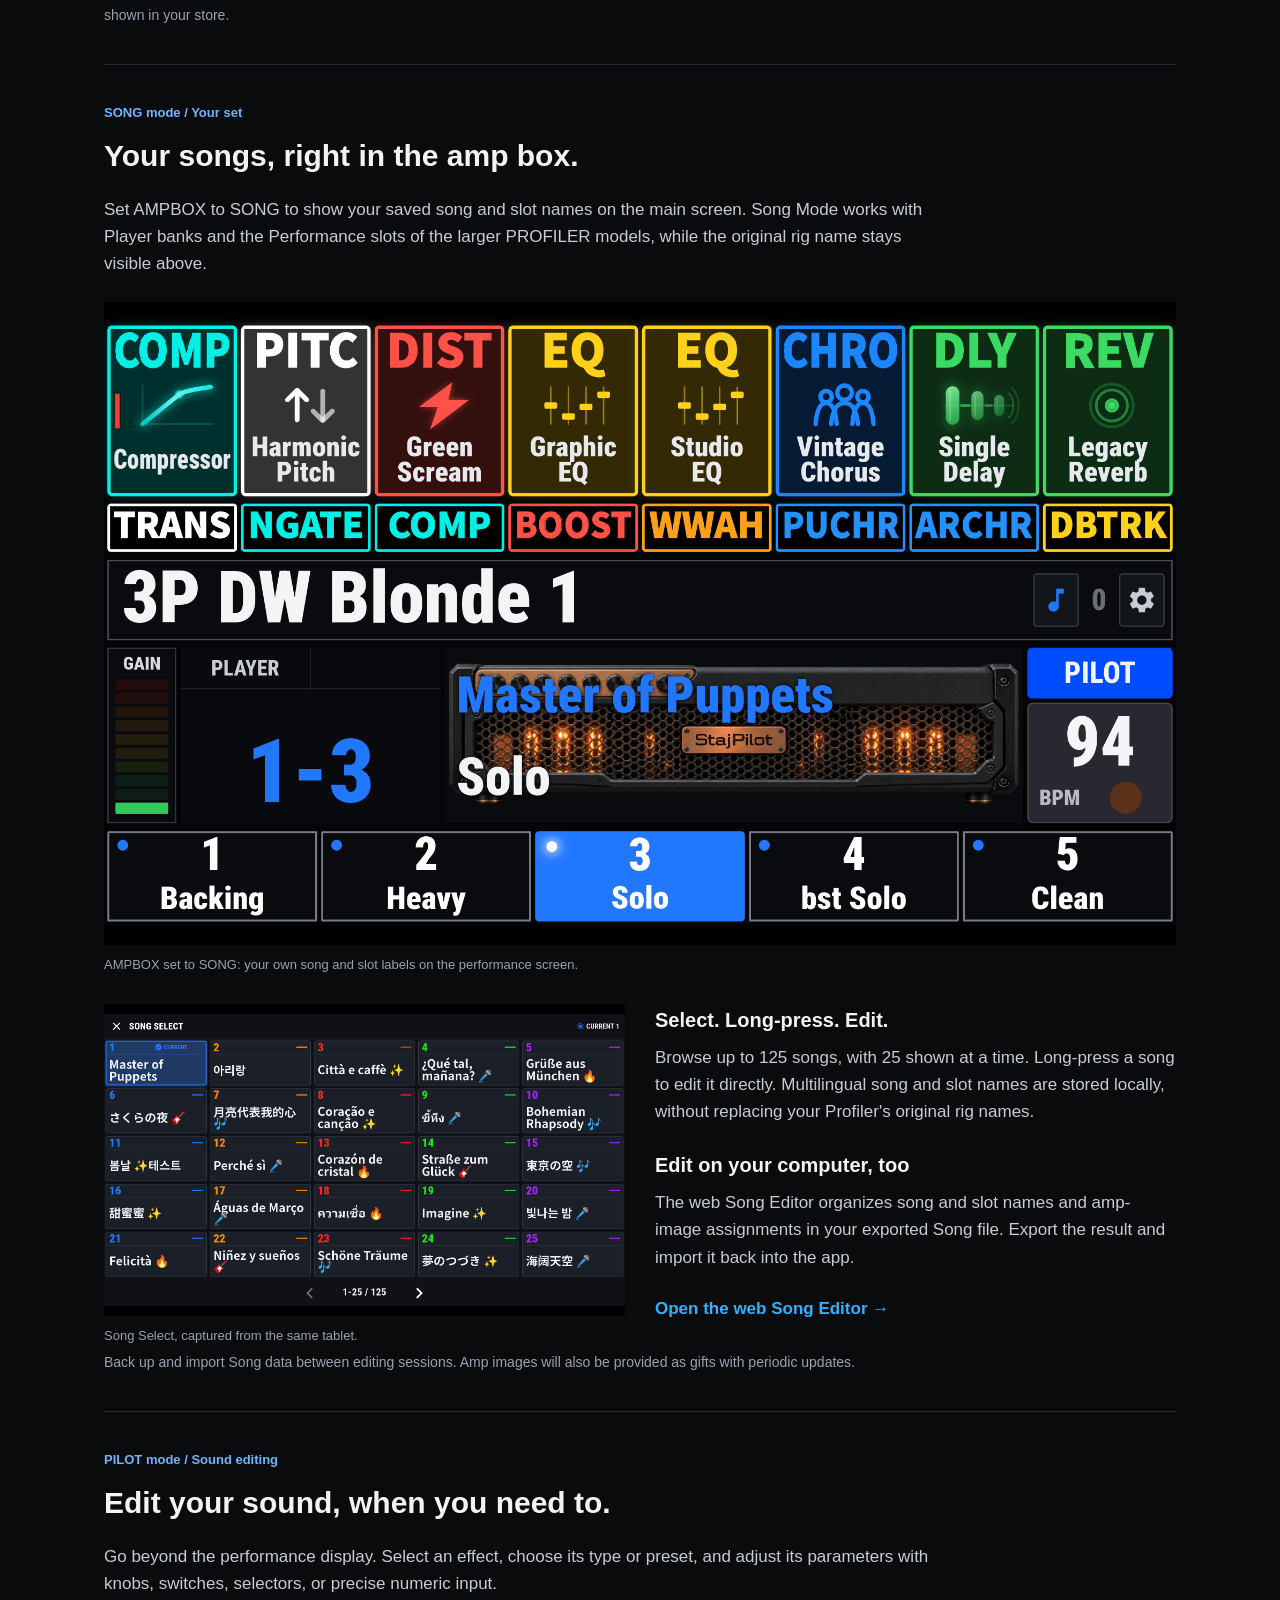
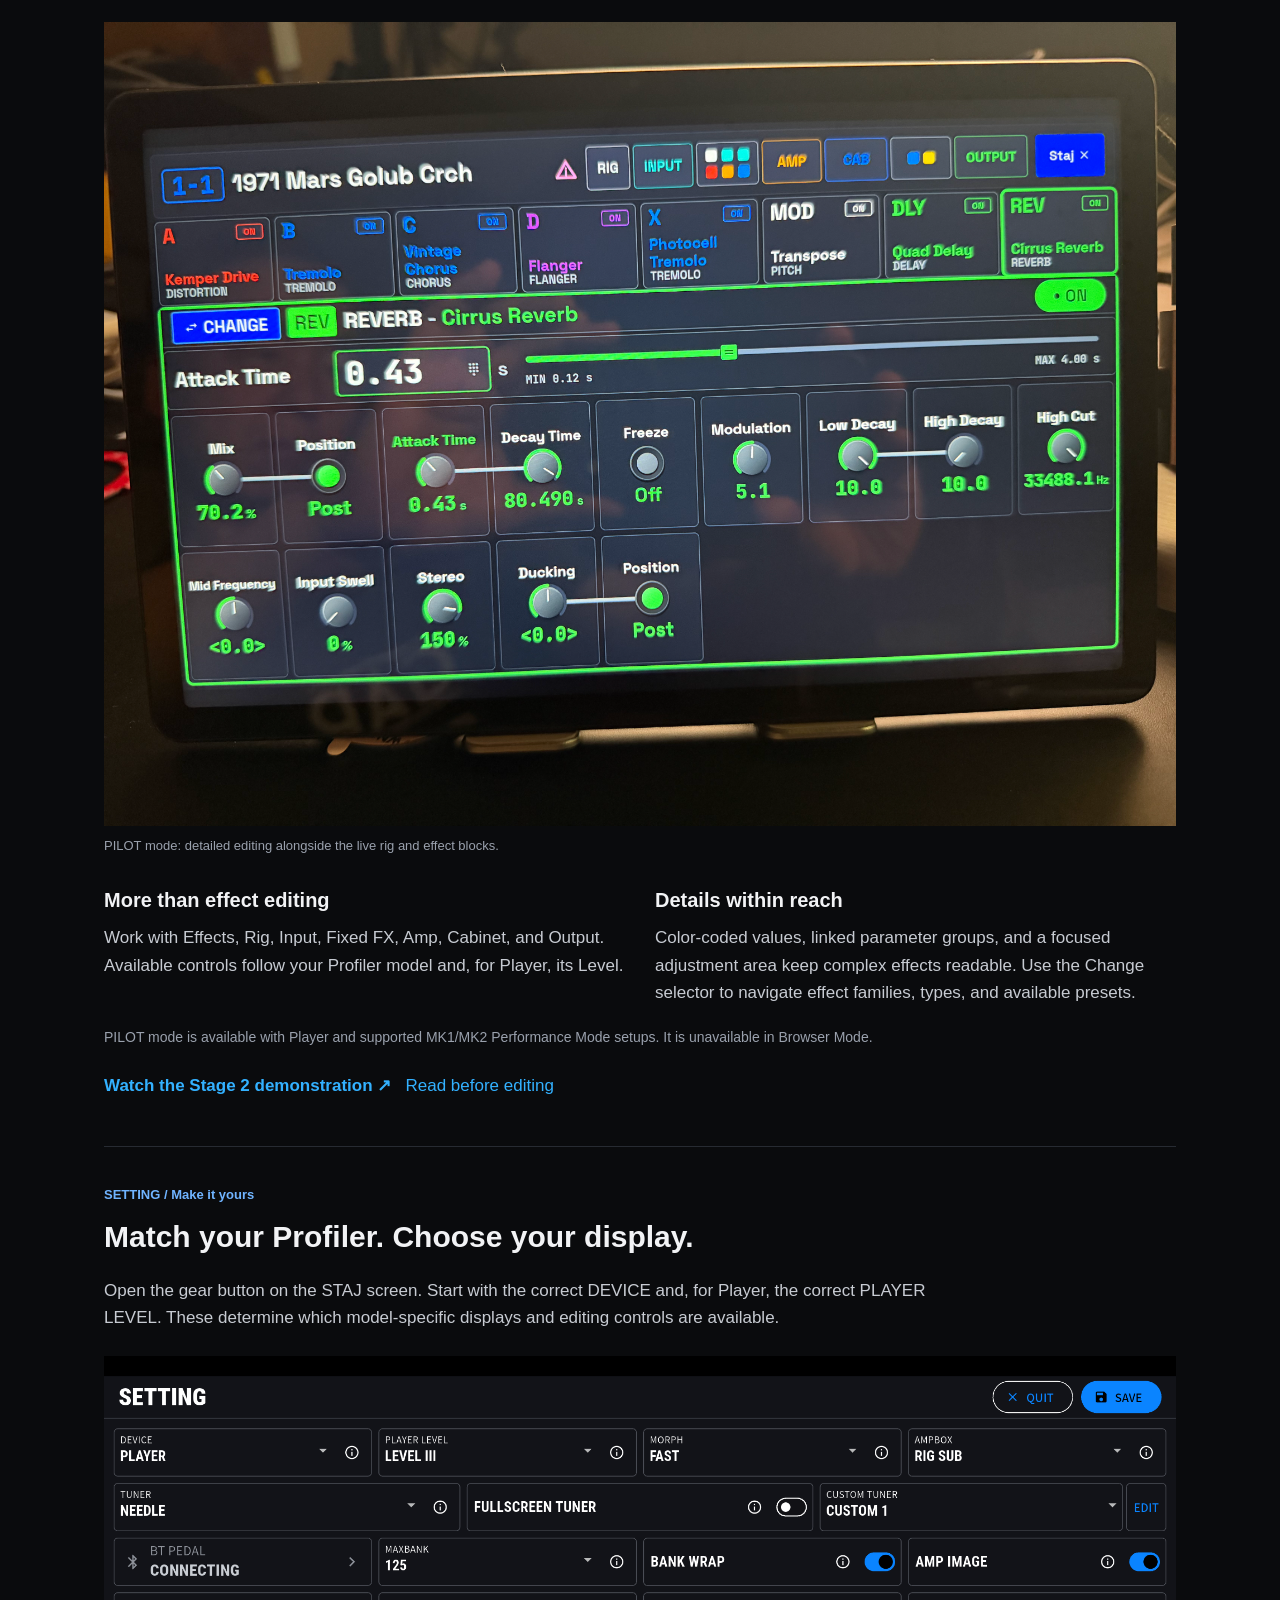
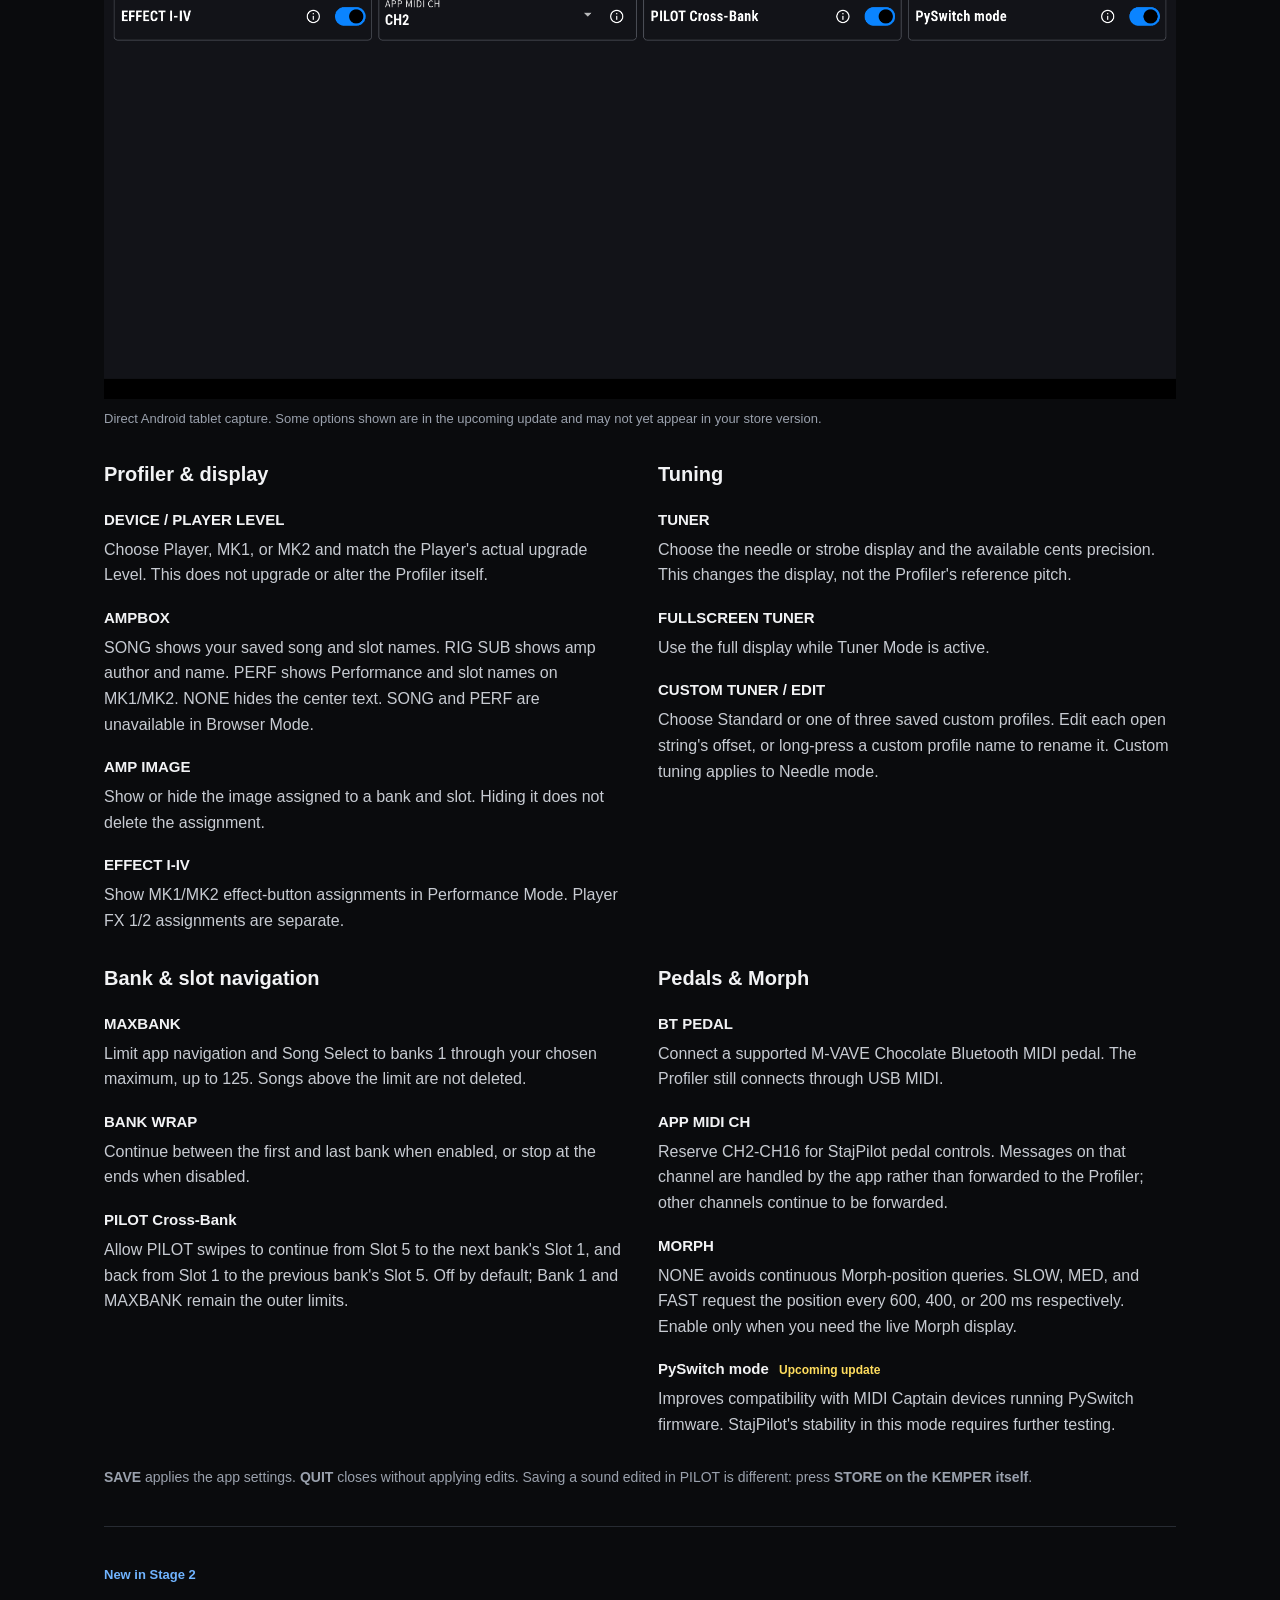
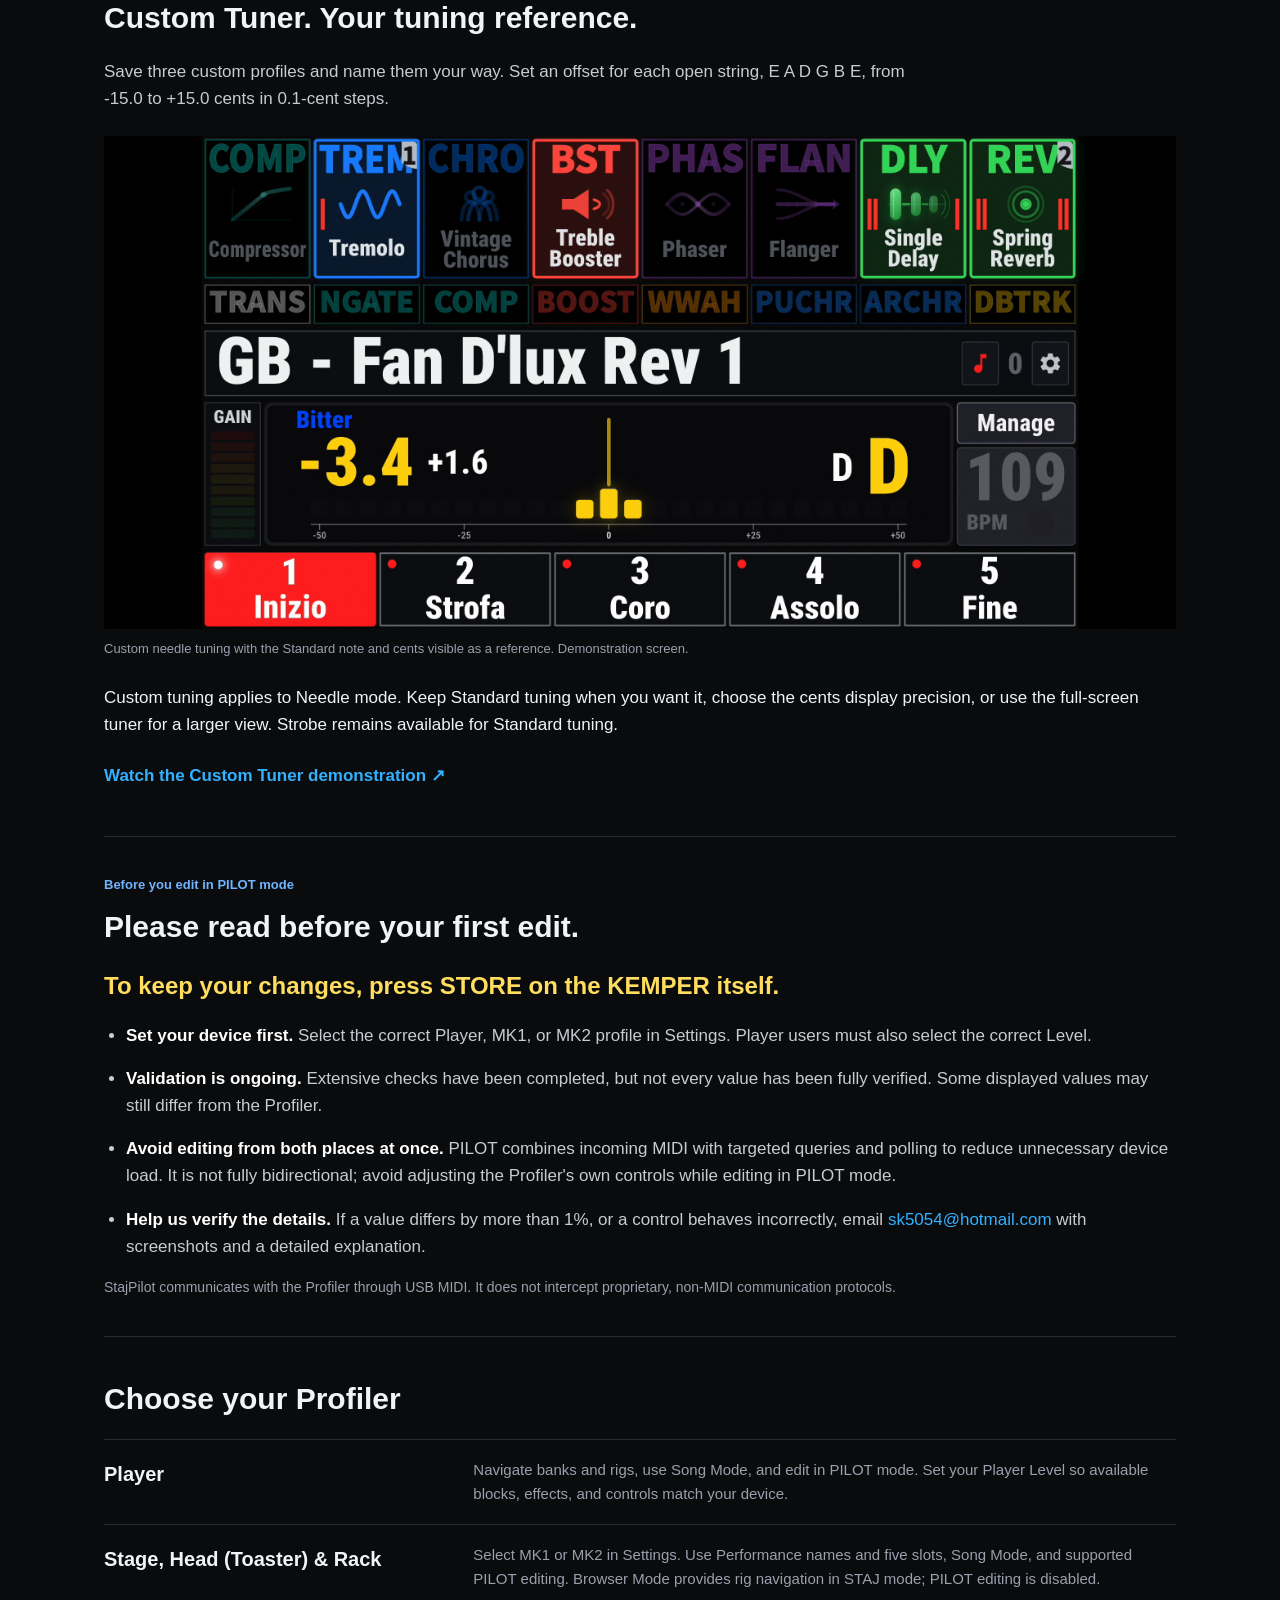
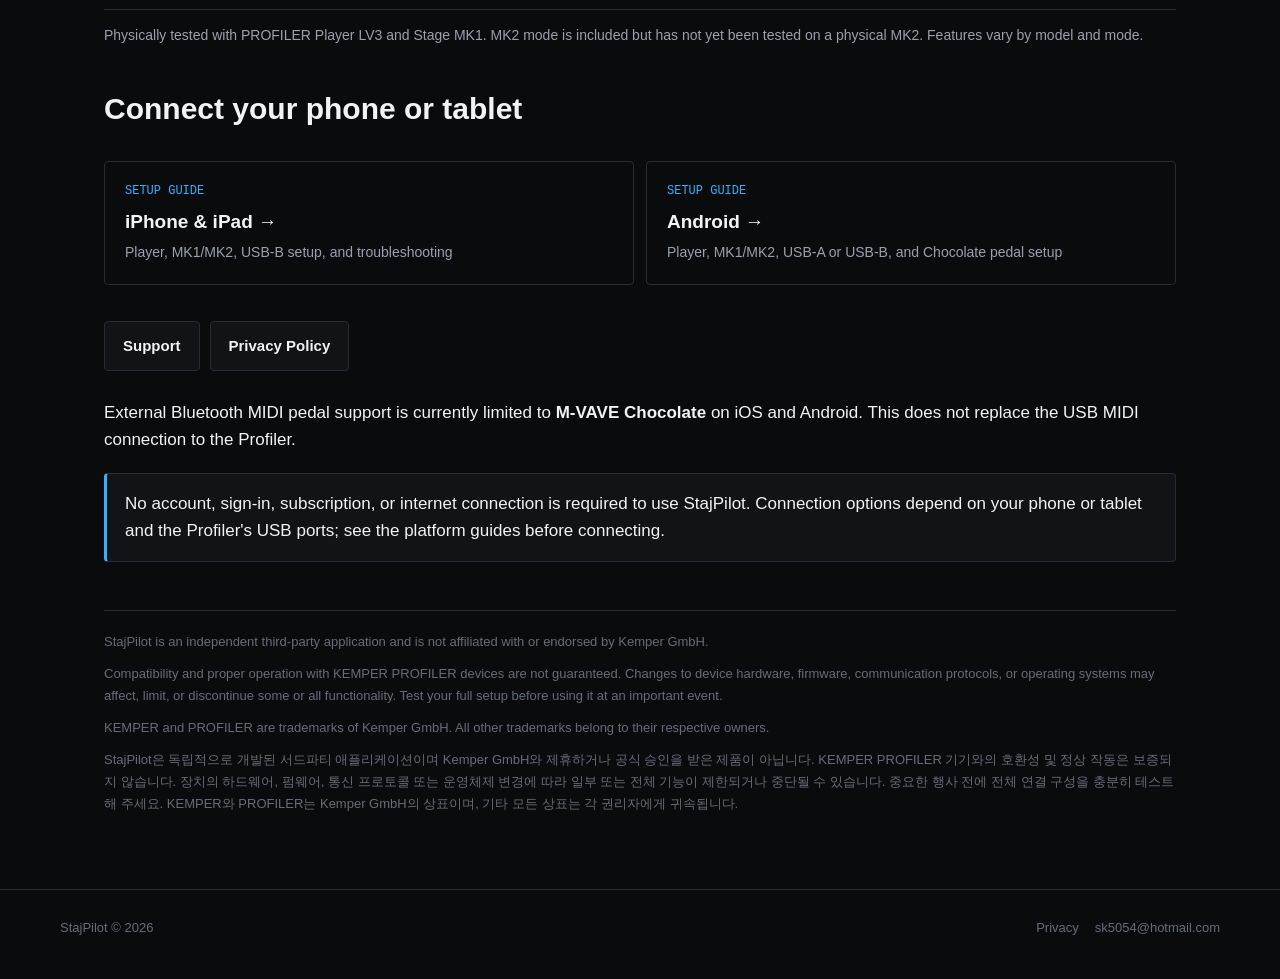
==== commit 42535627: "Present STAJ and SONG before PILOT with real tablet captures and settings guide" ====
--- a/index.html
+++ b/index.html
@@ -4,16 +4,16 @@
 <meta charset="UTF-8">
 <meta name="viewport" content="width=device-width, initial-scale=1">
 <meta name="google-site-verification" content="YdH_ub25WZRiUTM2YloHvjrrwtOp_Md72oKfqL0QidY">
-<title>StajPilot Stage 2 | KEMPER Control &amp; PILOT Editing</title>
-<meta name="description" content="STAJ for performance. PILOT for editing. StajPilot Stage 2 brings KEMPER effects, rig, amp and output editing, Song Mode and Custom Tuner to iOS and Android.">
-<meta property="og:title" content="StajPilot Stage 2 | PILOT Mode">
-<meta property="og:description" content="KEMPER control and editing on iOS and Android. Stage 2 launch special: US$29.99.">
-<meta property="og:image" content="https://stajd.github.io/stajpilot/assets/images/stage2-video.jpg">
+<title>StajPilot | STAJ, SONG &amp; PILOT for KEMPER</title>
+<meta name="description" content="Your KEMPER live display first. Discover STAJ mode, personal song and slot names in SONG mode, PILOT editing, Custom Tuner, and app settings on iOS and Android.">
+<meta property="og:title" content="StajPilot | STAJ, SONG &amp; PILOT">
+<meta property="og:description" content="A clear live display, your own song names, and detailed KEMPER editing on iOS and Android. Stage 2 launch special: US$29.99.">
+<meta property="og:image" content="https://stajd.github.io/stajpilot/assets/images/staj-mode-lenovo-20261023.png">
 <meta property="og:url" content="https://stajd.github.io/stajpilot/">
 <meta property="og:type" content="website">
 <link rel="canonical" href="https://stajd.github.io/stajpilot/">
 <link rel="stylesheet" href="assets/styles.css">
-<link rel="stylesheet" href="assets/home.css?v=stage2-20261016">
+<link rel="stylesheet" href="assets/home.css?v=modes-20261023">
 </head>
 <body class="home-page">
 <a class="skip-link" href="#main">Skip to content</a>
@@ -33,14 +33,25 @@
 </header>
 
 <main id="main">
-  <section class="intro" aria-labelledby="page-title">
-    <p class="eyebrow">Stage 2 / Version 2.0.0</p>
+  <section class="intro" id="staj-mode" aria-labelledby="page-title">
+    <p class="eyebrow">KEMPER PROFILER / iOS &amp; Android</p>
     <h1 id="page-title">StajPilot</h1>
-    <p class="lede">STAJ for performance. PILOT for editing.</p>
+    <p class="lede">STAJ on stage. SONG for your set. PILOT for your sound.</p>
+    <nav class="mode-nav" aria-label="Explore StajPilot">
+      <a href="#staj-mode">STAJ mode</a>
+      <a href="#song-mode">SONG mode</a>
+      <a href="#pilot">PILOT mode</a>
+      <a href="#settings">Settings</a>
+    </nav>
     <figure class="product-photo intro-photo">
-      <a href="assets/images/stage2-pilot-photo.png" target="_blank" rel="noopener" aria-label="Open the full-size PILOT mode photo"><img src="assets/images/stage2-pilot-photo.png" width="1920" height="1440" fetchpriority="high" alt="Actual StajPilot PILOT mode on a tablet, editing Cirrus Reverb with a focused Attack Time control and linked parameter groups"></a>
-      <figcaption>Actual PILOT mode on a tablet. Tap the photo to inspect the controls.</figcaption>
+      <a href="assets/images/staj-mode-lenovo-20261023.png" target="_blank" rel="noopener" aria-label="Open the full-size STAJ mode capture"><img src="assets/images/staj-mode-lenovo-20261023.png" width="2000" height="1200" fetchpriority="high" alt="Actual STAJ mode captured directly from an Android tablet, with eight effect blocks, Fixed FX, rig name, amp image, tempo and five slots"></a>
+      <figcaption>STAJ mode, captured directly from a connected Android tablet. Open any screenshot to view it full-size.</figcaption>
     </figure>
+    <div class="section-heading"><h2>STAJ mode. Your live display.</h2><p>Large effect blocks, clear on/off states, your current rig, bank and slot, and tempo, together on one screen.</p></div>
+    <div class="feature-columns">
+      <div><h3>See your sound at a glance</h3><p>Color-coded effect blocks make their state easy to read. Keep the live rig name and your selected slot visible while you play. Available blocks and Fixed FX depend on your Profiler model.</p></div>
+      <div><h3>Stay focused on the performance</h3><p>Navigate banks and slots, control effects, and keep tuning within reach. Choose amp imagery and the information shown in the center display without changing your Profiler's saved rig names.</p></div>
+    </div>
     <p class="intro-copy">Your KEMPER PROFILER, on a screen you can see and touch. Control your performance, edit your sound, and tune your way on iPhone, iPad, and Android.</p>
     <p class="model-line">PLAYER &middot; STAGE &middot; HEAD / TOASTER &middot; RACK &middot; MK1 / MK2</p>
     <div class="btn-row store-links">
@@ -49,11 +60,22 @@
       <a class="text-link" href="https://youtu.be/GtrqxNteZMw">Watch PILOT in action <span aria-hidden="true">&nearr;</span></a>
     </div>
     <p class="offer"><strong>Stage 2 launch special <span>US$29.99</span></strong> <span class="offer-detail">One purchase. No subscription. Free updates for existing purchasers.</span></p>
-    <p class="release-note">Stage 2 features require version 2.0.0. Update availability and local prices can vary by store and country. Please check the version shown in your store.</p>
+    <p class="release-note">Stage 2 is the StajPilot software release, not the KEMPER Stage MK2 hardware. Update availability and local prices can vary by store and country. Please check the version shown in your store.</p>
+  </section>
+
+  <section class="home-section" id="song-mode" aria-labelledby="song-title">
+    <div class="section-heading"><p class="eyebrow">SONG mode / Your set</p><h2 id="song-title">Your songs, right in the amp box.</h2><p>Set AMPBOX to SONG to show your saved song and slot names on the main screen. Song Mode works with Player banks and the Performance slots of the larger PROFILER models, while the original rig name stays visible above.</p></div>
+    <figure class="product-photo"><a href="assets/images/song-mode-lenovo-20261023.png" target="_blank" rel="noopener" aria-label="Open the full-size SONG mode capture"><img src="assets/images/song-mode-lenovo-20261023.png" width="2000" height="1200" loading="lazy" alt="Actual SONG mode on an Android tablet, with personal song and slot names displayed in the central amp box"></a><figcaption>AMPBOX set to SONG: your own song and slot labels on the performance screen.</figcaption></figure>
+    <div class="feature-columns song-details">
+      <figure class="product-photo"><a href="assets/images/song-select-lenovo-20261023.png" target="_blank" rel="noopener" aria-label="Open the full-size Song Select capture"><img src="assets/images/song-select-lenovo-20261023.png" width="2000" height="1200" loading="lazy" alt="Actual Song Select screen on an Android tablet, showing 25 songs with multilingual names and the current song highlighted"></a><figcaption>Song Select, captured from the same tablet.</figcaption></figure>
+      <div><h3>Select. Long-press. Edit.</h3><p>Browse up to 125 songs, with 25 shown at a time. Long-press a song to edit it directly. Multilingual song and slot names are stored locally, without replacing your Profiler's original rig names.</p><h3>Edit on your computer, too</h3><p>The web Song Editor organizes song and slot names and amp-image assignments in your exported Song file. Export the result and import it back into the app.</p><a class="text-link" href="editor/index.html">Open the web Song Editor <span aria-hidden="true">&rarr;</span></a></div>
+    </div>
+    <p class="inline-note">Back up and import Song data between editing sessions. Amp images will also be provided as gifts with periodic updates.</p>
   </section>
 
   <section class="home-section" id="pilot" aria-labelledby="pilot-title">
-    <div class="section-heading"><p class="eyebrow">New in Stage 2</p><h2 id="pilot-title">PILOT mode. Edit your sound.</h2><p>Go beyond the performance display. Select an effect, choose its type or preset, and adjust its parameters with knobs, switches, selectors, or precise numeric input.</p></div>
+    <div class="section-heading"><p class="eyebrow">PILOT mode / Sound editing</p><h2 id="pilot-title">Edit your sound, when you need to.</h2><p>Go beyond the performance display. Select an effect, choose its type or preset, and adjust its parameters with knobs, switches, selectors, or precise numeric input.</p></div>
+    <figure class="product-photo"><a href="assets/images/stage2-pilot-photo.png" target="_blank" rel="noopener" aria-label="Open the full-size PILOT mode photo"><img src="assets/images/stage2-pilot-photo.png" width="1920" height="1440" loading="lazy" alt="Actual StajPilot PILOT mode on a tablet, editing Cirrus Reverb with a focused Attack Time control and linked parameter groups"></a><figcaption>PILOT mode: detailed editing alongside the live rig and effect blocks.</figcaption></figure>
     <div class="feature-columns">
       <div><h3>More than effect editing</h3><p>Work with Effects, Rig, Input, Fixed FX, Amp, Cabinet, and Output. Available controls follow your Profiler model and, for Player, its Level.</p></div>
       <div><h3>Details within reach</h3><p>Color-coded values, linked parameter groups, and a focused adjustment area keep complex effects readable. Use the Change selector to navigate effect families, types, and available presets.</p></div>
@@ -62,17 +84,34 @@
     <p><a class="text-link" href="https://youtu.be/GtrqxNteZMw">Watch the Stage 2 demonstration <span aria-hidden="true">&nearr;</span></a> &nbsp; <a href="#before-editing">Read before editing</a></p>
   </section>
 
-  <section class="home-section" id="song-mode" aria-labelledby="song-title">
-    <div class="section-heading"><p class="eyebrow">STAJ mode / On stage</p><h2 id="song-title">Your songs. Your names. Your performance.</h2><p>Song Mode works with Player banks and the Performance slots of the larger PROFILER models. Keep the hardware connection, and give each song and slot names that make sense to you.</p></div>
-    <div class="photo-pair">
-      <figure class="product-photo"><a href="assets/images/android-main-controller.png" target="_blank" rel="noopener" aria-label="Open the STAJ performance screen"><img src="assets/images/android-main-controller.png" width="1920" height="1080" loading="lazy" alt="StajPilot STAJ performance display with effect blocks, rig information, tempo and five slots"></a><figcaption>STAJ mode: rig, effect, tempo, and slot information at a glance.</figcaption></figure>
-      <figure class="product-photo"><a href="assets/images/android-song-editor.png" target="_blank" rel="noopener" aria-label="Open the Song editing screen"><img src="assets/images/android-song-editor.png" width="1920" height="1080" loading="lazy" alt="StajPilot Song editing screen with song name and five slot names and subnames"></a><figcaption>Song editing: your own names, organized around the way you play.</figcaption></figure>
+  <section class="home-section" id="settings" aria-labelledby="settings-title">
+    <div class="section-heading"><p class="eyebrow">SETTING / Make it yours</p><h2 id="settings-title">Match your Profiler. Choose your display.</h2><p>Open the gear button on the STAJ screen. Start with the correct DEVICE and, for Player, the correct PLAYER LEVEL. These determine which model-specific displays and editing controls are available.</p></div>
+    <figure class="product-photo"><a href="assets/images/settings-lenovo-20261023.png" target="_blank" rel="noopener" aria-label="Open the full-size app Settings capture"><img src="assets/images/settings-lenovo-20261023.png" width="2000" height="1200" loading="lazy" alt="The actual StajPilot SETTING screen on an Android tablet, showing device, Player Level, display, tuner, navigation and pedal options"></a><figcaption>Direct Android tablet capture. Some options shown are in the upcoming update and may not yet appear in your store version.</figcaption></figure>
+    <div class="settings-guide">
+      <div><h3>Profiler &amp; display</h3><dl>
+        <dt>DEVICE / PLAYER LEVEL</dt><dd>Choose Player, MK1, or MK2 and match the Player's actual upgrade Level. This does not upgrade or alter the Profiler itself.</dd>
+        <dt>AMPBOX</dt><dd>SONG shows your saved song and slot names. RIG SUB shows amp author and name. PERF shows Performance and slot names on MK1/MK2. NONE hides the center text. SONG and PERF are unavailable in Browser Mode.</dd>
+        <dt>AMP IMAGE</dt><dd>Show or hide the image assigned to a bank and slot. Hiding it does not delete the assignment.</dd>
+        <dt>EFFECT I-IV</dt><dd>Show MK1/MK2 effect-button assignments in Performance Mode. Player FX 1/2 assignments are separate.</dd>
+      </dl></div>
+      <div><h3>Tuning</h3><dl>
+        <dt>TUNER</dt><dd>Choose the needle or strobe display and the available cents precision. This changes the display, not the Profiler's reference pitch.</dd>
+        <dt>FULLSCREEN TUNER</dt><dd>Use the full display while Tuner Mode is active.</dd>
+        <dt>CUSTOM TUNER / EDIT</dt><dd>Choose Standard or one of three saved custom profiles. Edit each open string's offset, or long-press a custom profile name to rename it. Custom tuning applies to Needle mode.</dd>
+      </dl></div>
+      <div><h3>Bank &amp; slot navigation</h3><dl>
+        <dt>MAXBANK</dt><dd>Limit app navigation and Song Select to banks 1 through your chosen maximum, up to 125. Songs above the limit are not deleted.</dd>
+        <dt>BANK WRAP</dt><dd>Continue between the first and last bank when enabled, or stop at the ends when disabled.</dd>
+        <dt>PILOT Cross-Bank</dt><dd>Allow PILOT swipes to continue from Slot 5 to the next bank's Slot 1, and back from Slot 1 to the previous bank's Slot 5. Off by default; Bank 1 and MAXBANK remain the outer limits.</dd>
+      </dl></div>
+      <div><h3>Pedals &amp; Morph</h3><dl>
+        <dt>BT PEDAL</dt><dd>Connect a supported M-VAVE Chocolate Bluetooth MIDI pedal. The Profiler still connects through USB MIDI.</dd>
+        <dt>APP MIDI CH</dt><dd>Reserve CH2-CH16 for StajPilot pedal controls. Messages on that channel are handled by the app rather than forwarded to the Profiler; other channels continue to be forwarded.</dd>
+        <dt>MORPH</dt><dd>NONE avoids continuous Morph-position queries. SLOW, MED, and FAST request the position every 600, 400, or 200 ms respectively. Enable only when you need the live Morph display.</dd>
+        <dt>PySwitch mode <span class="next-update">Upcoming update</span></dt><dd>Improves compatibility with MIDI Captain devices running PySwitch firmware. StajPilot's stability in this mode requires further testing.</dd>
+      </dl></div>
     </div>
-    <div class="feature-columns">
-      <div><h3>Select. Long-press. Edit.</h3><p>Browse up to 125 songs in Song Select, with 25 shown at a time. Long-press a song to edit it directly. Multilingual names and emoji are stored locally, without extra name queries to the Profiler.</p></div>
-      <div><h3>Edit on your computer, too</h3><p>The web Song Editor lets you edit your exported Song file, organize song and slot names, and manage amp-image assignments. Export the result and import it back into the app. Your original Profiler rig names are not replaced.</p><a class="text-link" href="editor/index.html">Open the web Song Editor <span aria-hidden="true">&rarr;</span></a></div>
-    </div>
-    <p class="inline-note">Back up and import Song data between editing sessions. Amp images will also be provided as gifts with periodic updates.</p>
+    <p class="inline-note"><strong>SAVE</strong> applies the app settings. <strong>QUIT</strong> closes without applying edits. Saving a sound edited in PILOT is different: press <strong>STORE on the KEMPER itself</strong>.</p>
   </section>
 
   <section class="home-section" id="custom-tuner" aria-labelledby="tuner-title">
--- a/assets/home.css
+++ b/assets/home.css
@@ -22,6 +22,9 @@
 .home-page .home-section { border-top: 1px solid var(--border); padding-top: 38px; margin-top: 38px; }
 .home-page .section-heading { max-width: 830px; }
 .home-page .section-heading > p:last-child { color: #c7cbd2; }
+.home-page .mode-nav { display: flex; flex-wrap: wrap; gap: 8px 24px; margin: 18px 0 28px; padding-bottom: 14px; border-bottom: 1px solid var(--border); }
+.home-page .mode-nav a { font-size: 15px; font-weight: 700; padding: 6px 0; }
+.home-page [id] { scroll-margin-top: 24px; }
 .home-page .product-photo { margin: 24px 0; }
 .home-page .product-photo img { display: block; width: 100%; height: auto; }
 .home-page .product-photo a { display: block; }
@@ -30,6 +33,15 @@
 .home-page .feature-columns, .home-page .photo-pair { display: grid; grid-template-columns: repeat(2, minmax(0, 1fr)); gap: 30px; }
 .home-page .feature-columns { margin: 28px 0 4px; }
 .home-page .feature-columns p { color: #c7cbd2; }
+.home-page .song-details { align-items: start; }
+.home-page .song-details .product-photo { margin: 0; }
+.home-page .song-details h3:not(:first-child) { margin-top: 24px; }
+.home-page .settings-guide { display: grid; grid-template-columns: repeat(2, minmax(0, 1fr)); gap: 28px 36px; margin: 28px 0; }
+.home-page .settings-guide > div { min-width: 0; }
+.home-page .settings-guide dl { margin: 0; }
+.home-page .settings-guide dt { font-size: 15px; font-weight: 750; margin-top: 18px; }
+.home-page .settings-guide dd { margin: 5px 0 0; font-size: 16px; color: #c7cbd2; }
+.home-page .next-update { display: inline-block; font-size: 12px; color: #ffdd5e; margin-left: 6px; }
 .home-page .photo-pair { gap: 20px; }
 .home-page .save-warning { font-size: 24px; font-weight: 750; color: #ffdd5e; }
 .home-page .editing-notes { padding-left: 22px; }
@@ -45,6 +57,7 @@
   .home-page h2 { font-size: 26px; }
   .home-page .lede { font-size: 22px; }
   .home-page .feature-columns, .home-page .photo-pair { grid-template-columns: 1fr; gap: 16px; }
+  .home-page .settings-guide { grid-template-columns: 1fr; gap: 28px; }
   .home-page .photo-pair .product-photo { margin: 8px 0; }
   .home-page .store-links .text-link { margin-left: 0; }
   .home-page .home-section { margin-top: 28px; padding-top: 28px; }
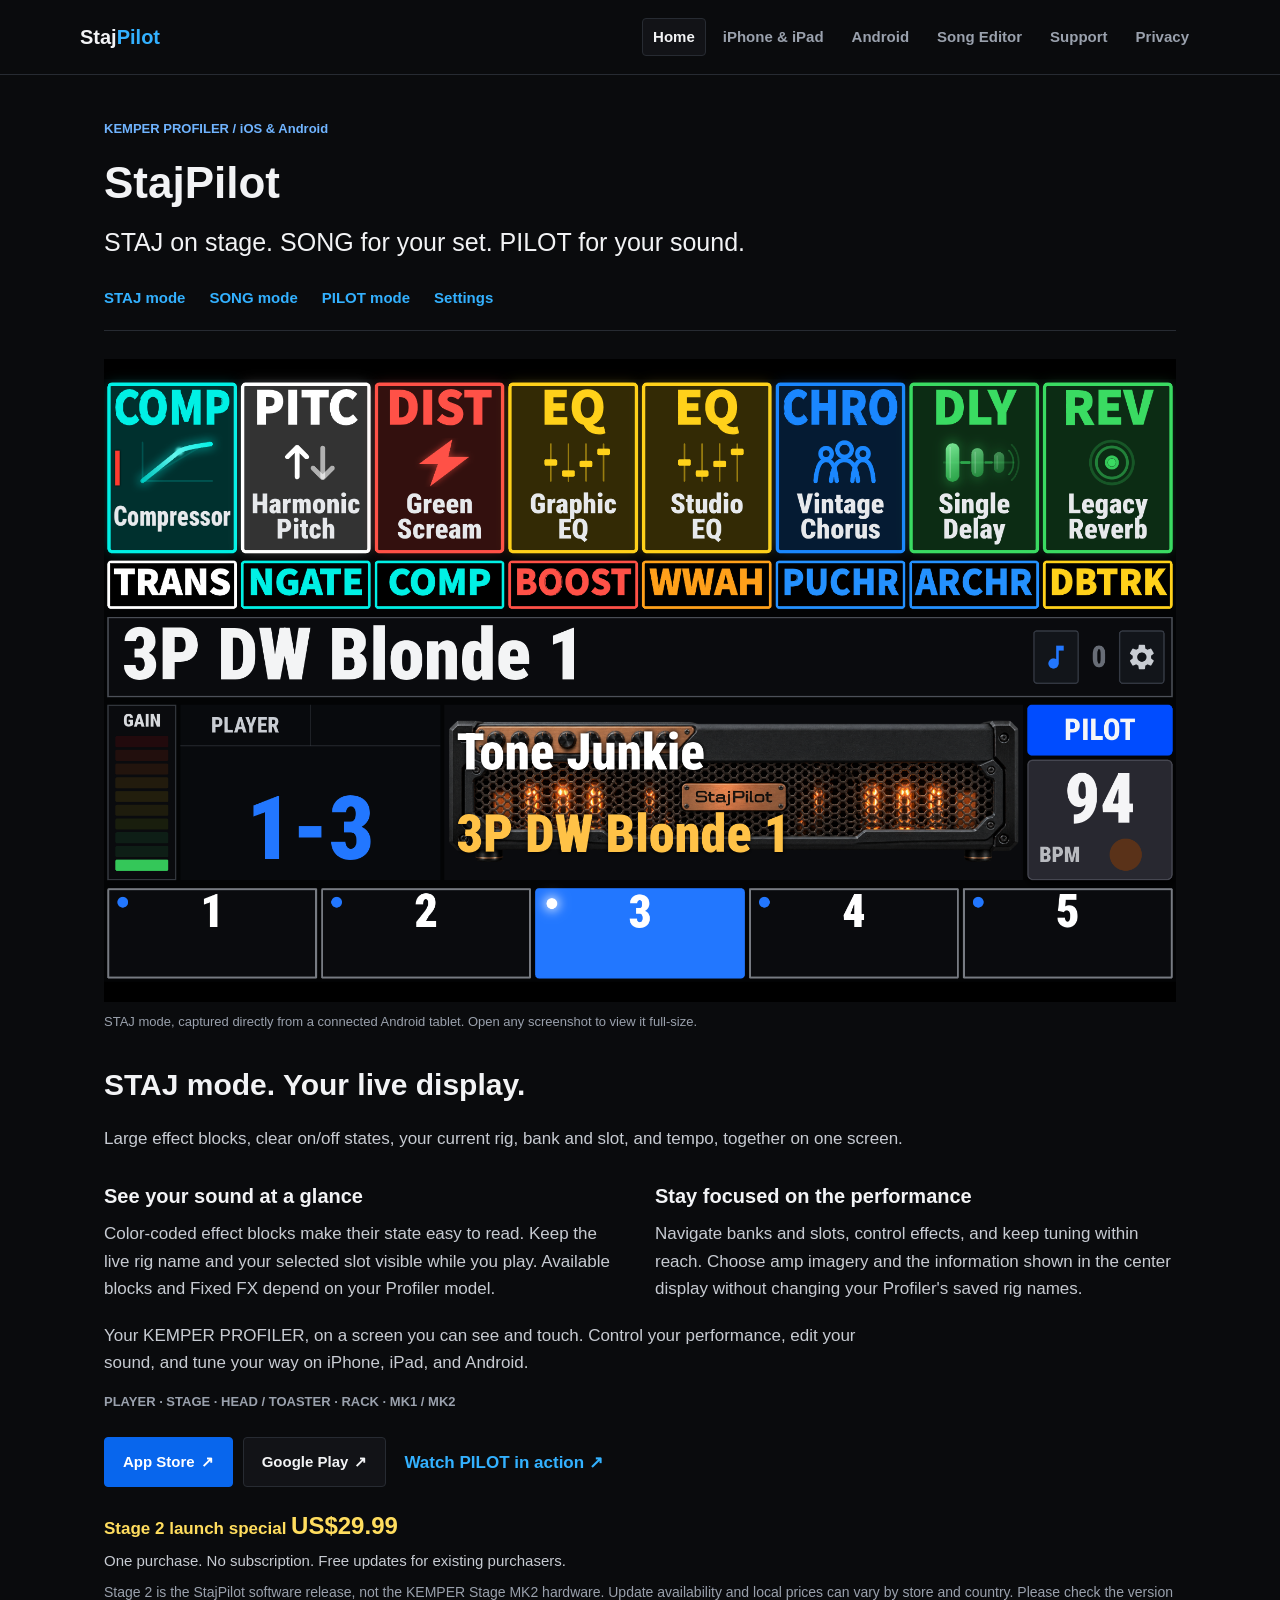
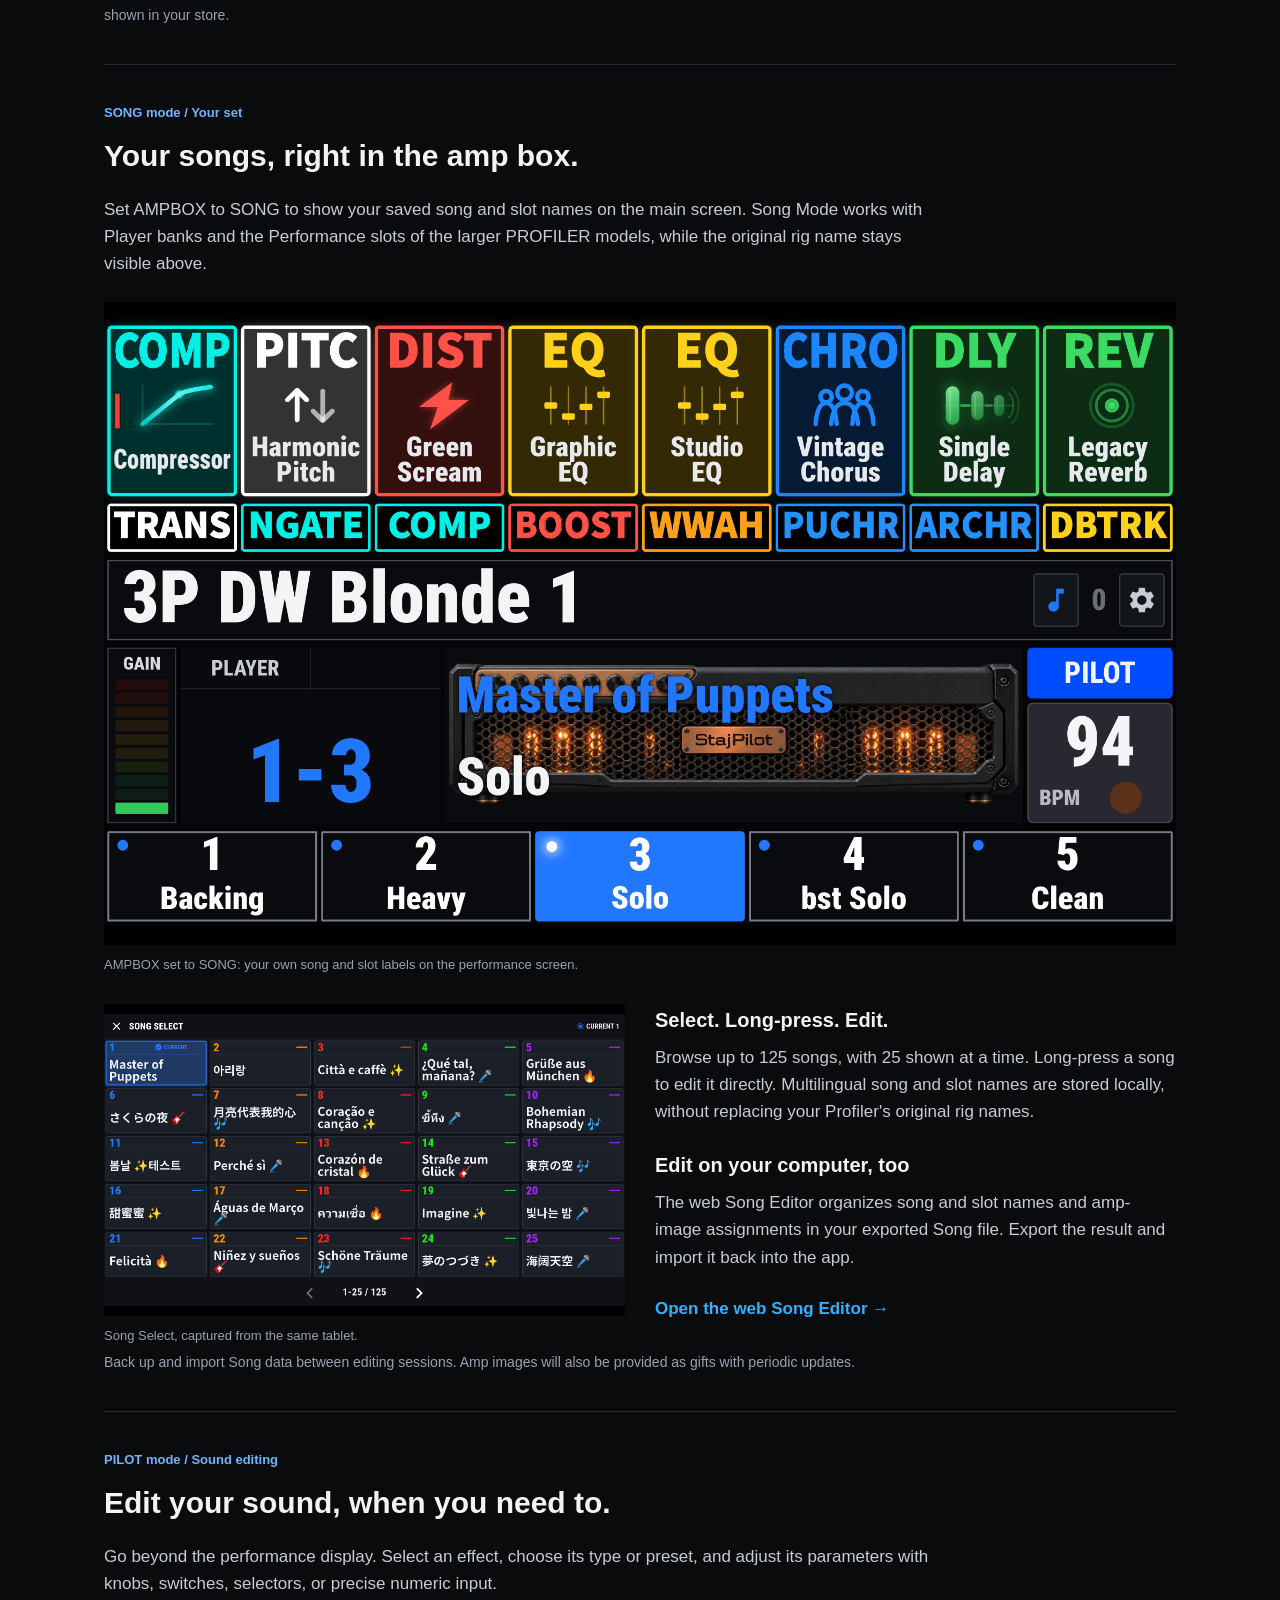
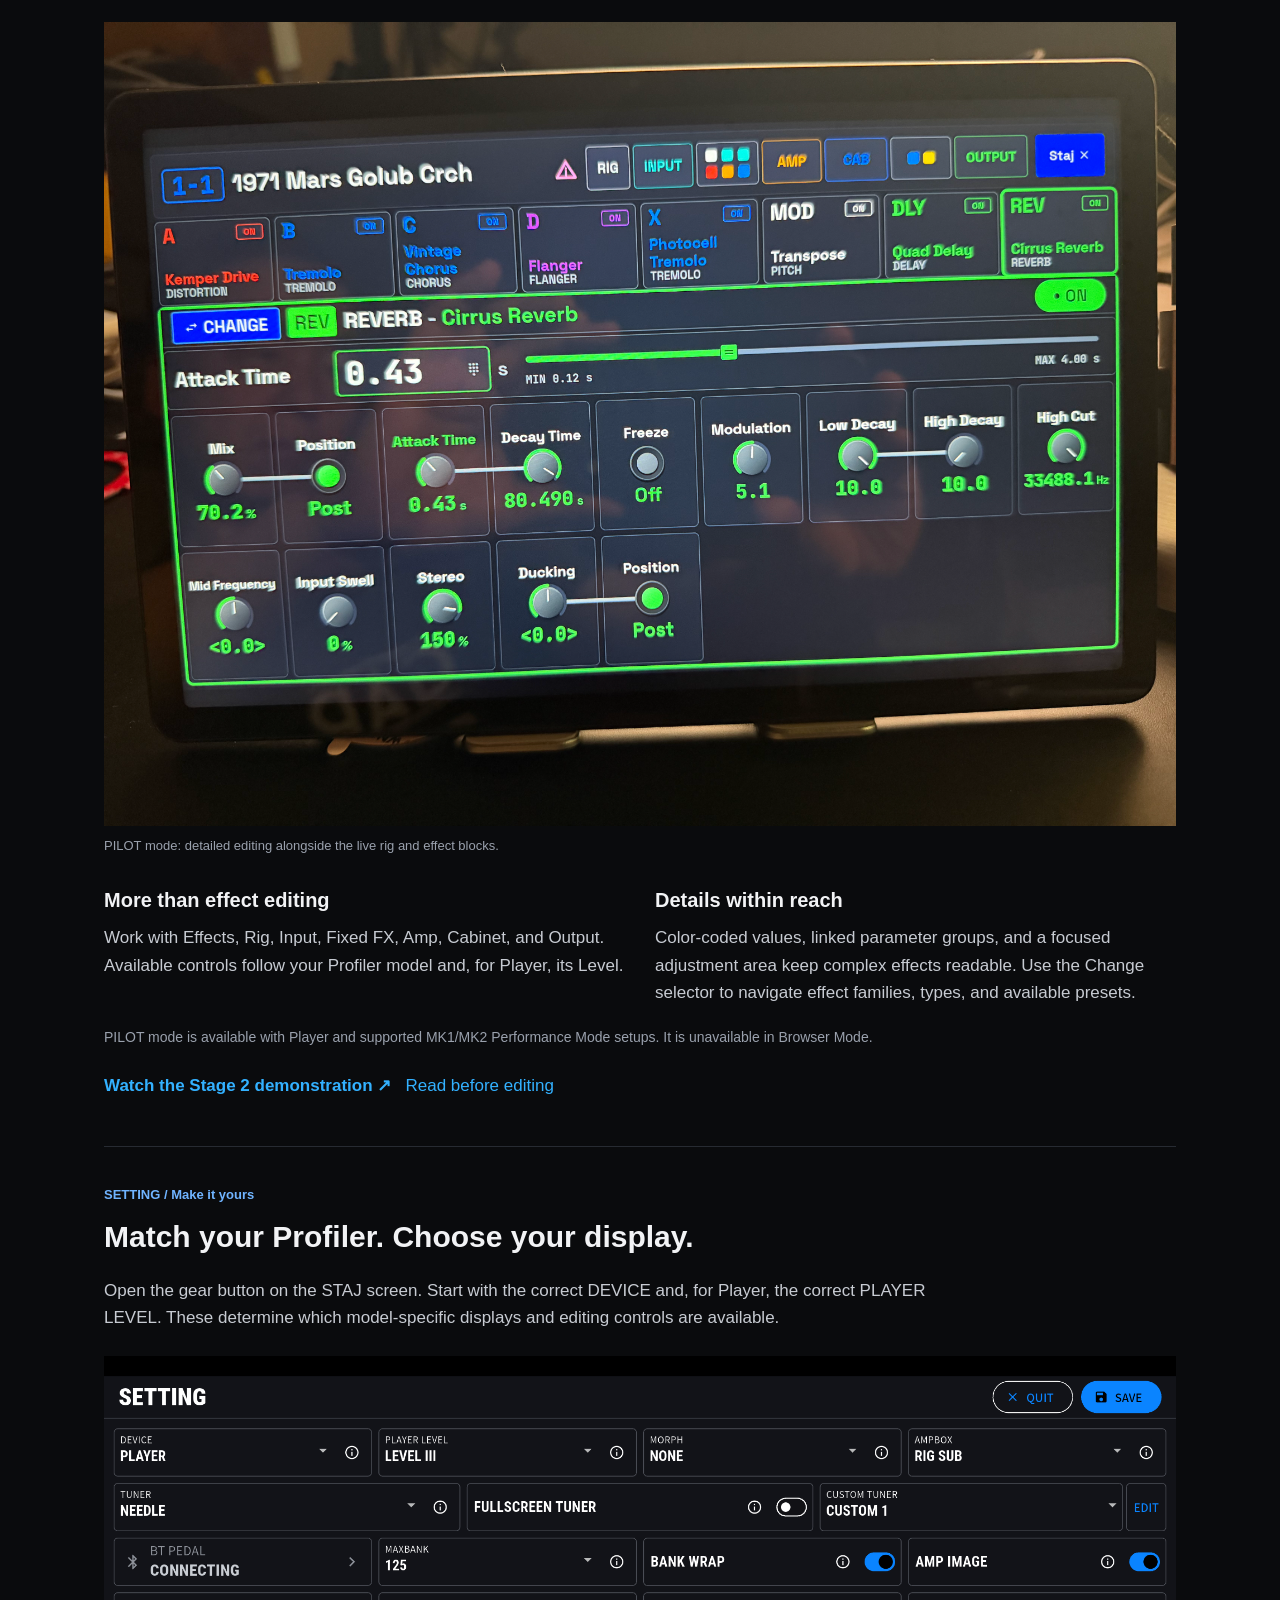
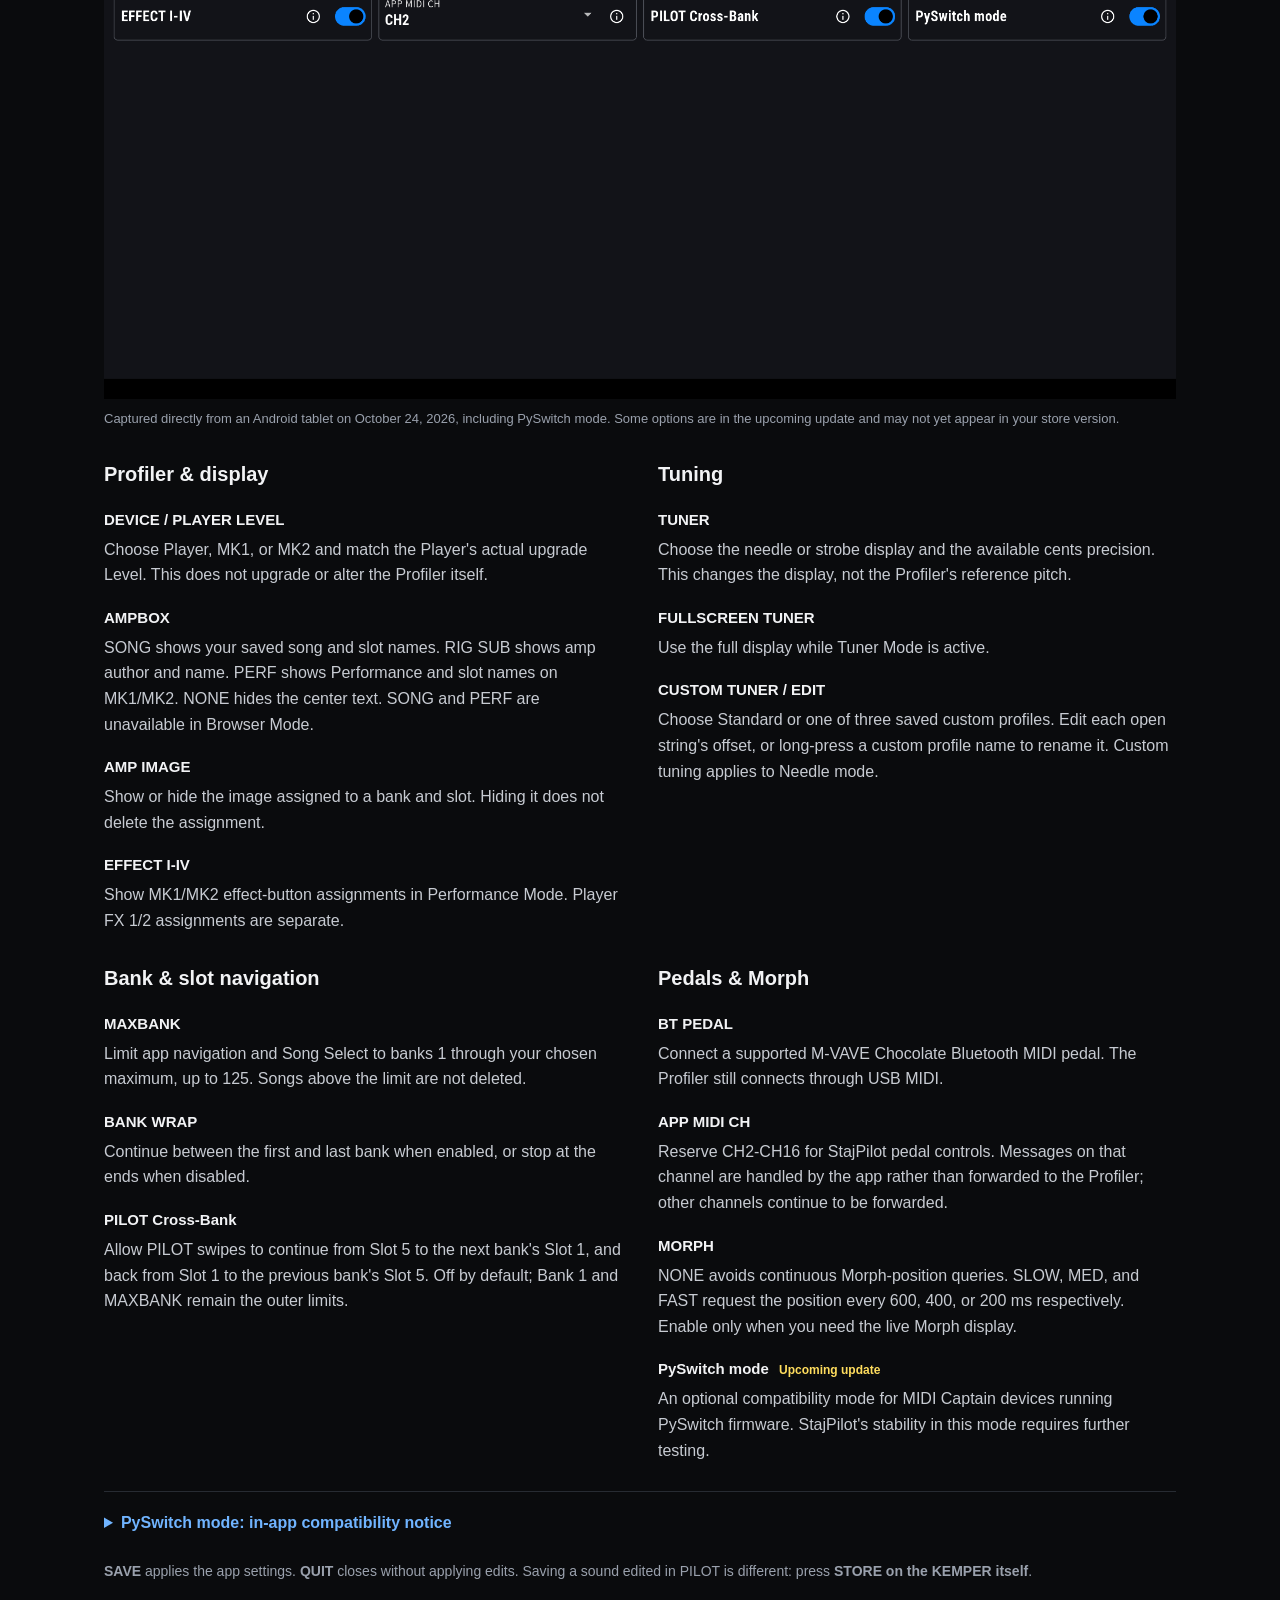
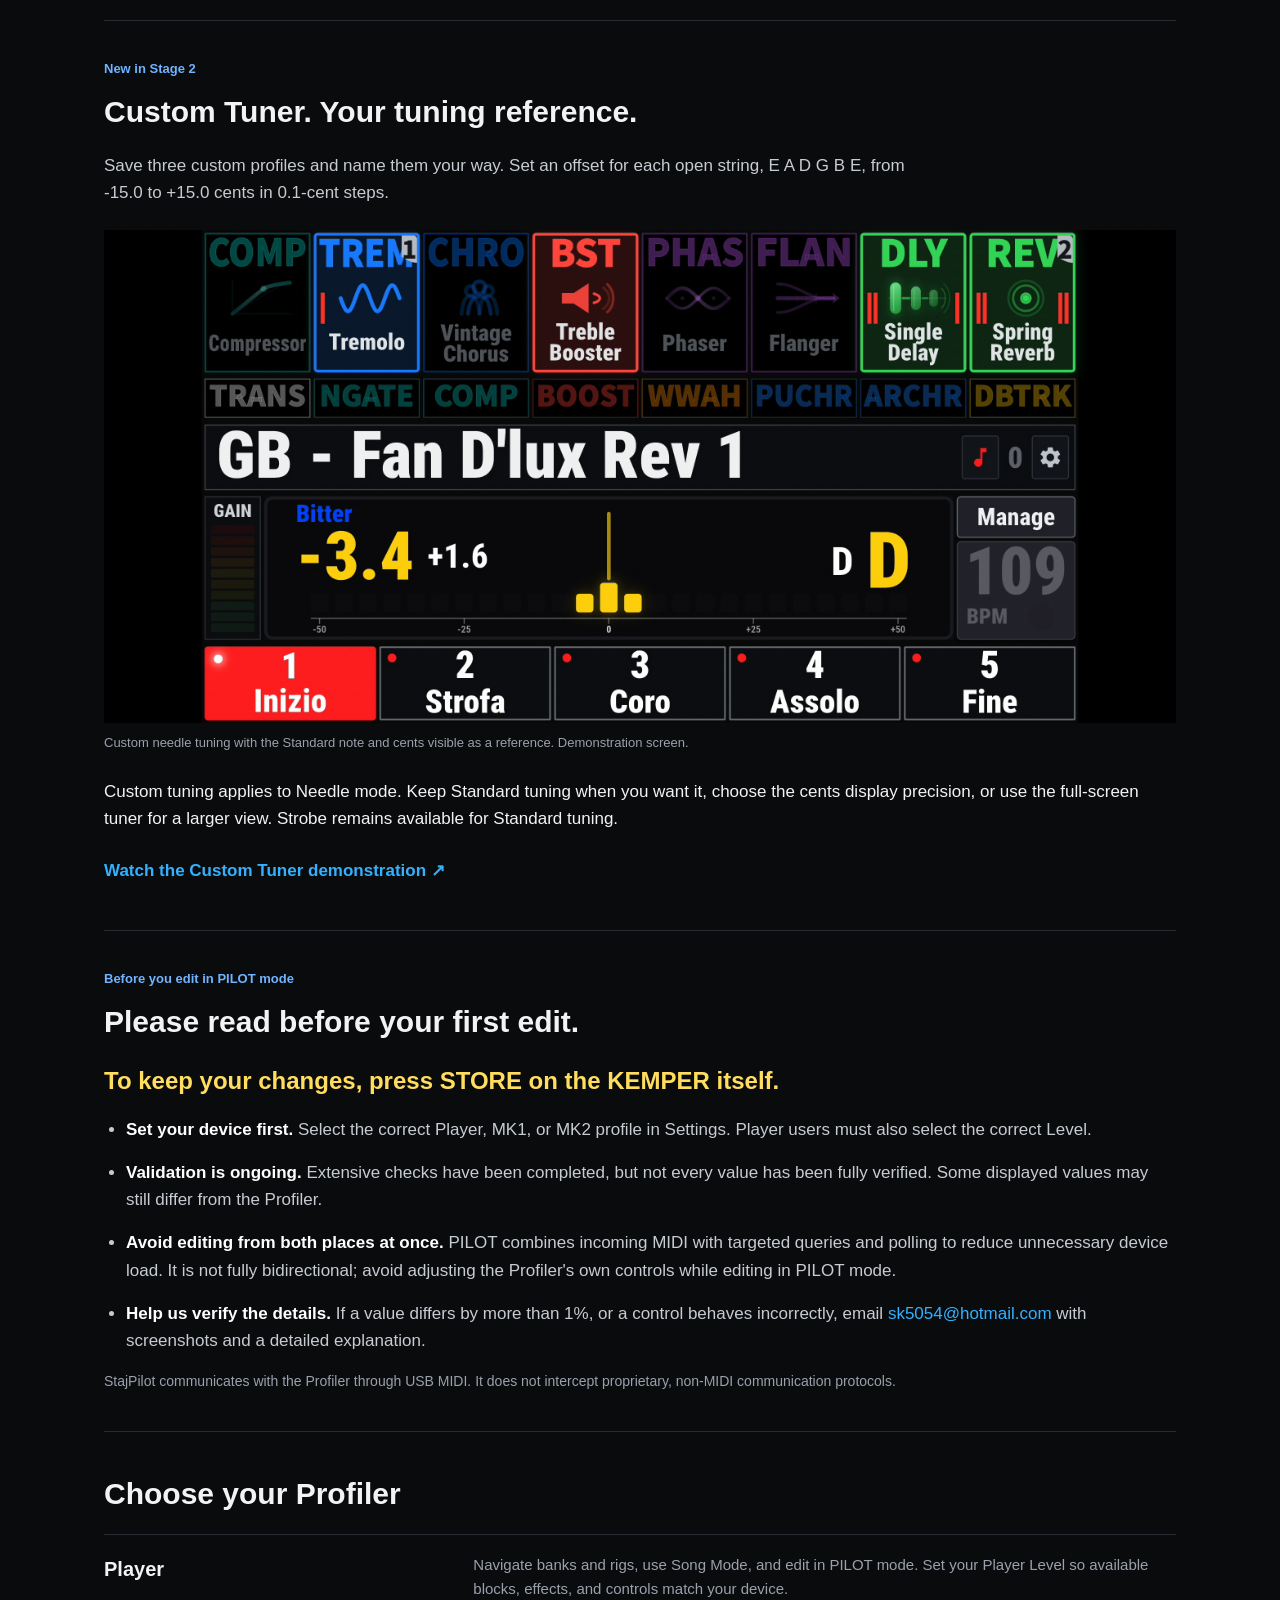
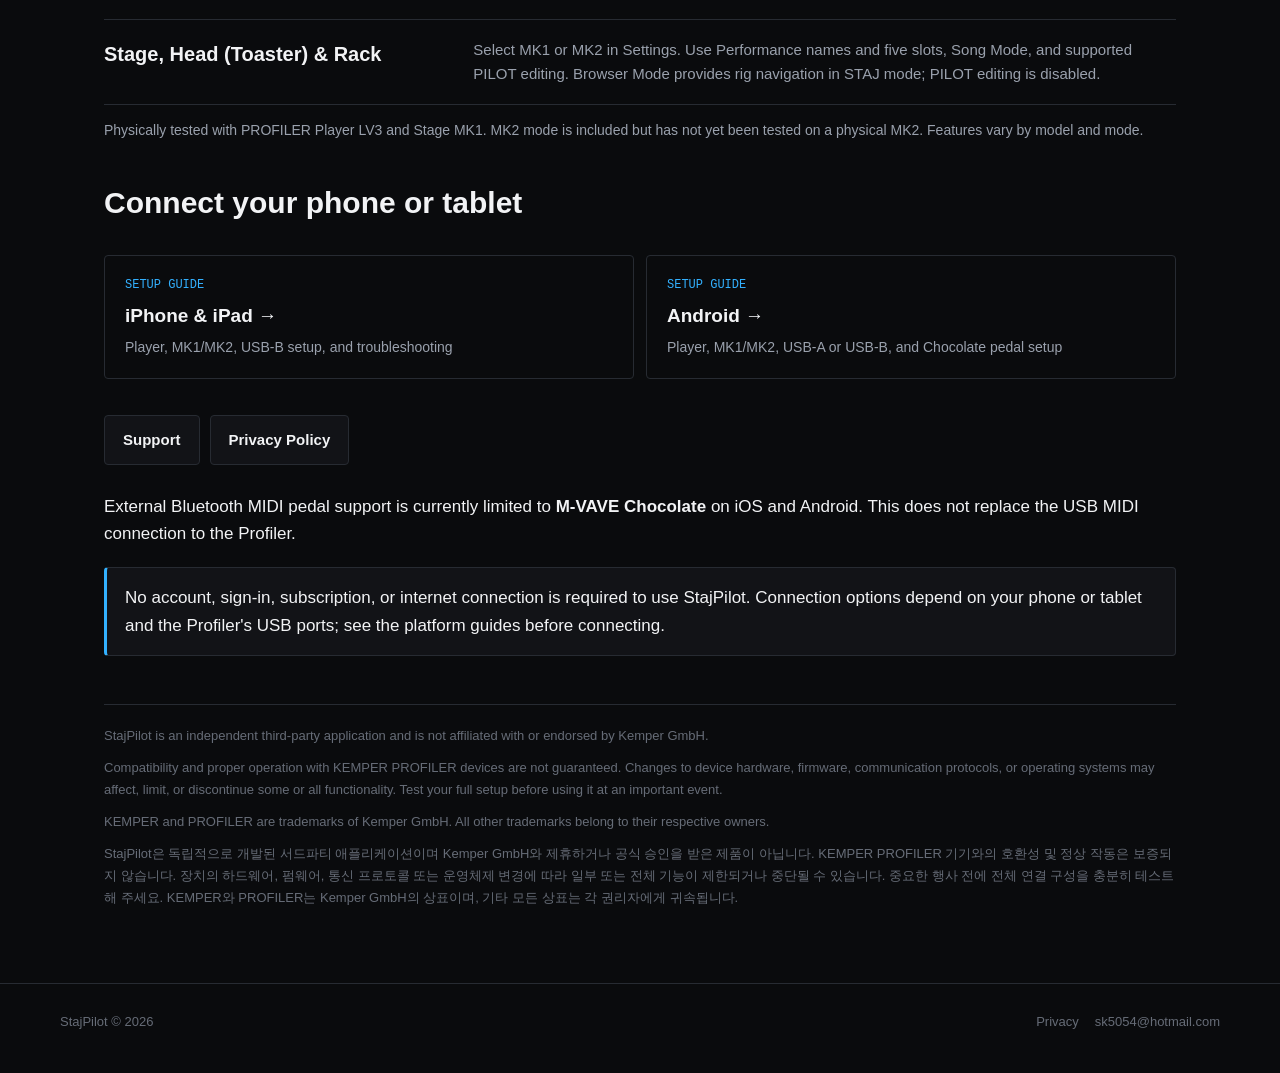
==== commit 050d5fbc: "Refresh Settings captures with PySwitch compatibility notice Replace the Settings screenshot with a " ====
--- a/index.html
+++ b/index.html
@@ -86,7 +86,7 @@
 
   <section class="home-section" id="settings" aria-labelledby="settings-title">
     <div class="section-heading"><p class="eyebrow">SETTING / Make it yours</p><h2 id="settings-title">Match your Profiler. Choose your display.</h2><p>Open the gear button on the STAJ screen. Start with the correct DEVICE and, for Player, the correct PLAYER LEVEL. These determine which model-specific displays and editing controls are available.</p></div>
-    <figure class="product-photo"><a href="assets/images/settings-lenovo-20261023.png" target="_blank" rel="noopener" aria-label="Open the full-size app Settings capture"><img src="assets/images/settings-lenovo-20261023.png" width="2000" height="1200" loading="lazy" alt="The actual StajPilot SETTING screen on an Android tablet, showing device, Player Level, display, tuner, navigation and pedal options"></a><figcaption>Direct Android tablet capture. Some options shown are in the upcoming update and may not yet appear in your store version.</figcaption></figure>
+    <figure class="product-photo"><a href="assets/images/settings-lenovo-20261024.png" target="_blank" rel="noopener" aria-label="Open the full-size app Settings capture"><img src="assets/images/settings-lenovo-20261024.png" width="2000" height="1200" loading="lazy" alt="The current StajPilot SETTING screen captured from an Android tablet, including the optional PySwitch compatibility mode"></a><figcaption>Captured directly from an Android tablet on October 24, 2026, including PySwitch mode. Some options are in the upcoming update and may not yet appear in your store version.</figcaption></figure>
     <div class="settings-guide">
       <div><h3>Profiler &amp; display</h3><dl>
         <dt>DEVICE / PLAYER LEVEL</dt><dd>Choose Player, MK1, or MK2 and match the Player's actual upgrade Level. This does not upgrade or alter the Profiler itself.</dd>
@@ -108,9 +108,13 @@
         <dt>BT PEDAL</dt><dd>Connect a supported M-VAVE Chocolate Bluetooth MIDI pedal. The Profiler still connects through USB MIDI.</dd>
         <dt>APP MIDI CH</dt><dd>Reserve CH2-CH16 for StajPilot pedal controls. Messages on that channel are handled by the app rather than forwarded to the Profiler; other channels continue to be forwarded.</dd>
         <dt>MORPH</dt><dd>NONE avoids continuous Morph-position queries. SLOW, MED, and FAST request the position every 600, 400, or 200 ms respectively. Enable only when you need the live Morph display.</dd>
-        <dt>PySwitch mode <span class="next-update">Upcoming update</span></dt><dd>Improves compatibility with MIDI Captain devices running PySwitch firmware. StajPilot's stability in this mode requires further testing.</dd>
+        <dt>PySwitch mode <span class="next-update">Upcoming update</span></dt><dd>An optional compatibility mode for MIDI Captain devices running PySwitch firmware. StajPilot's stability in this mode requires further testing.</dd>
       </dl></div>
     </div>
+    <details class="compatibility-note" id="pyswitch-compatibility">
+      <summary>PySwitch mode: in-app compatibility notice</summary>
+      <figure class="product-photo"><a href="assets/images/pyswitch-mode-help-lenovo-20261024.png" target="_blank" rel="noopener" aria-label="Open the full-size PySwitch compatibility notice"><img src="assets/images/pyswitch-mode-help-lenovo-20261024.png" width="2000" height="1200" loading="lazy" alt="The StajPilot PySwitch mode information dialog, explaining MIDI Captain compatibility and the need for further stability testing"></a><figcaption>The app's information button explains this optional compatibility setting. Actual Android tablet capture; stability testing is ongoing.</figcaption></figure>
+    </details>
     <p class="inline-note"><strong>SAVE</strong> applies the app settings. <strong>QUIT</strong> closes without applying edits. Saving a sound edited in PILOT is different: press <strong>STORE on the KEMPER itself</strong>.</p>
   </section>
 
--- a/assets/home.css
+++ b/assets/home.css
@@ -42,6 +42,9 @@
 .home-page .settings-guide dt { font-size: 15px; font-weight: 750; margin-top: 18px; }
 .home-page .settings-guide dd { margin: 5px 0 0; font-size: 16px; color: #c7cbd2; }
 .home-page .next-update { display: inline-block; font-size: 12px; color: #ffdd5e; margin-left: 6px; }
+.home-page .compatibility-note { border-top: 1px solid var(--border); padding: 18px 0 0; margin: 24px 0; }
+.home-page .compatibility-note summary { cursor: pointer; font-size: 16px; font-weight: 700; color: #70b4ff; }
+.home-page .compatibility-note summary:focus-visible { outline: 2px solid #70b4ff; outline-offset: 5px; }
 .home-page .photo-pair { gap: 20px; }
 .home-page .save-warning { font-size: 24px; font-weight: 750; color: #ffdd5e; }
 .home-page .editing-notes { padding-left: 22px; }
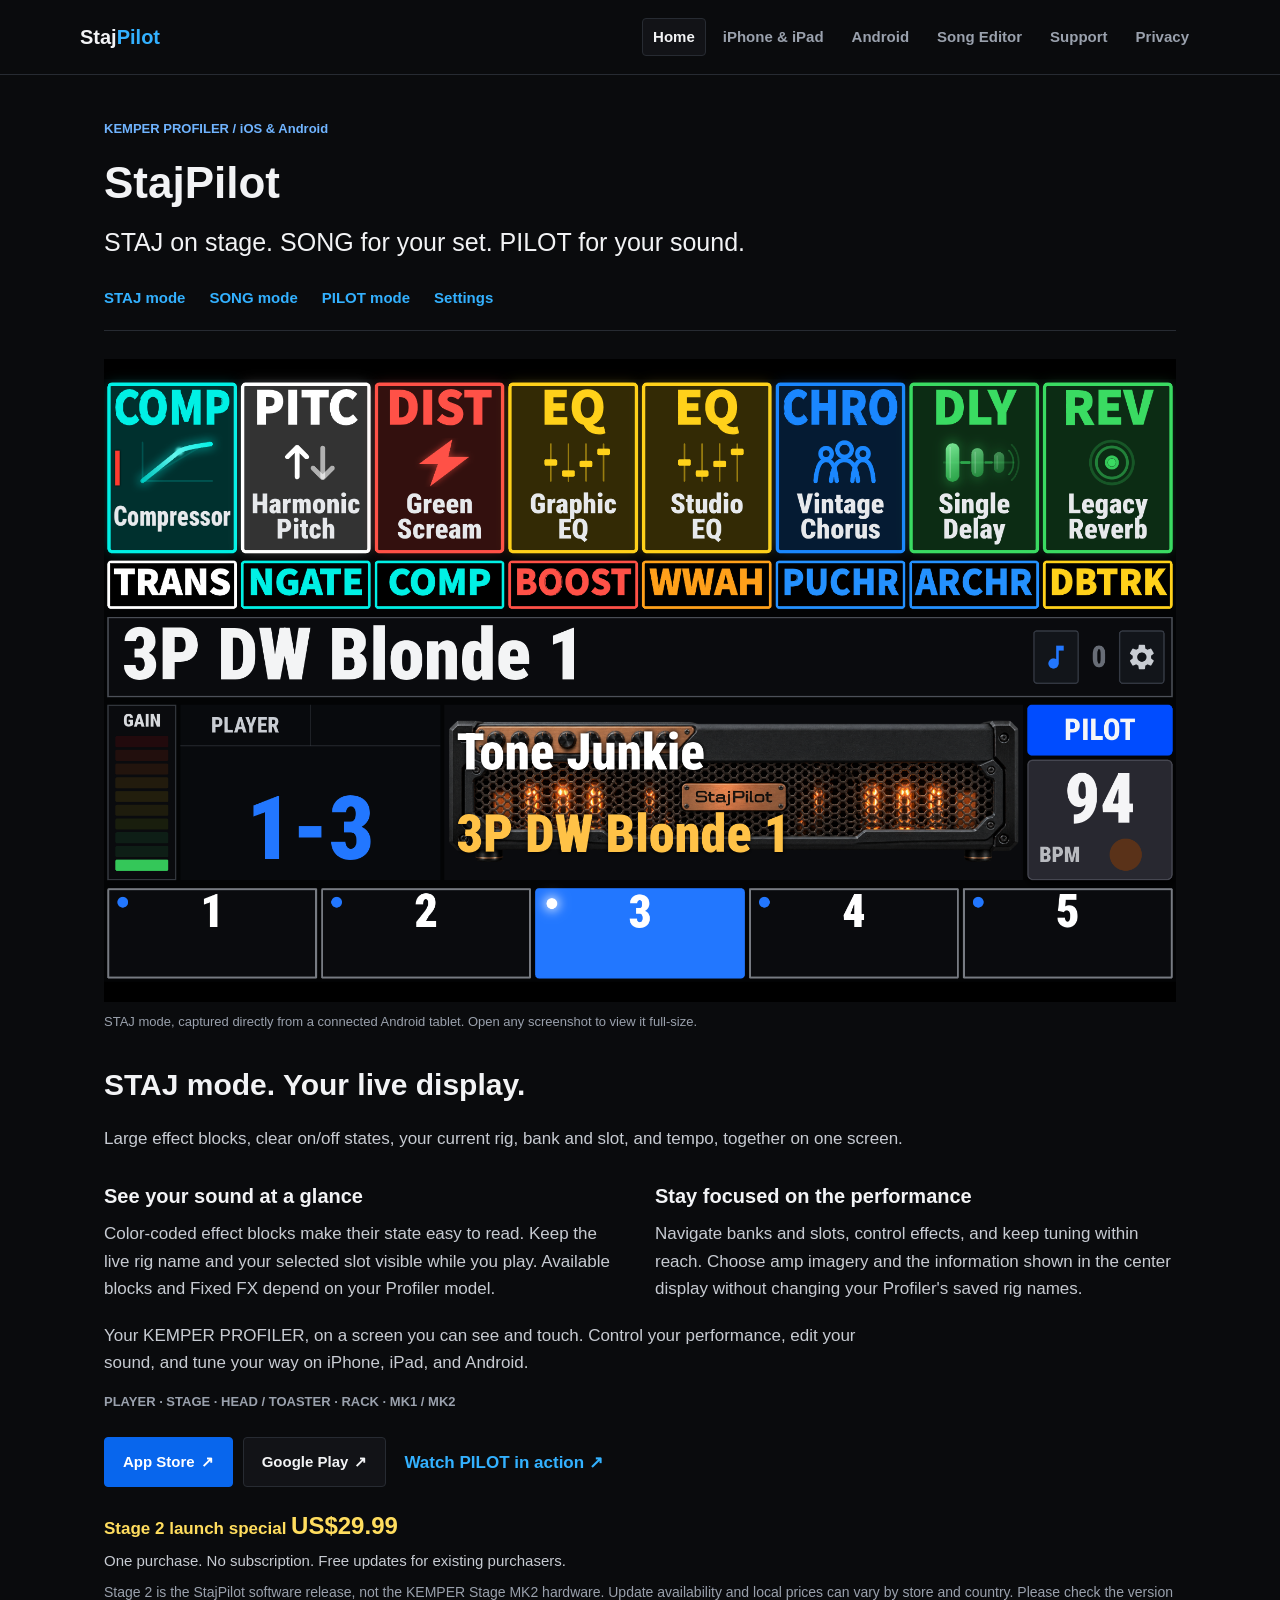
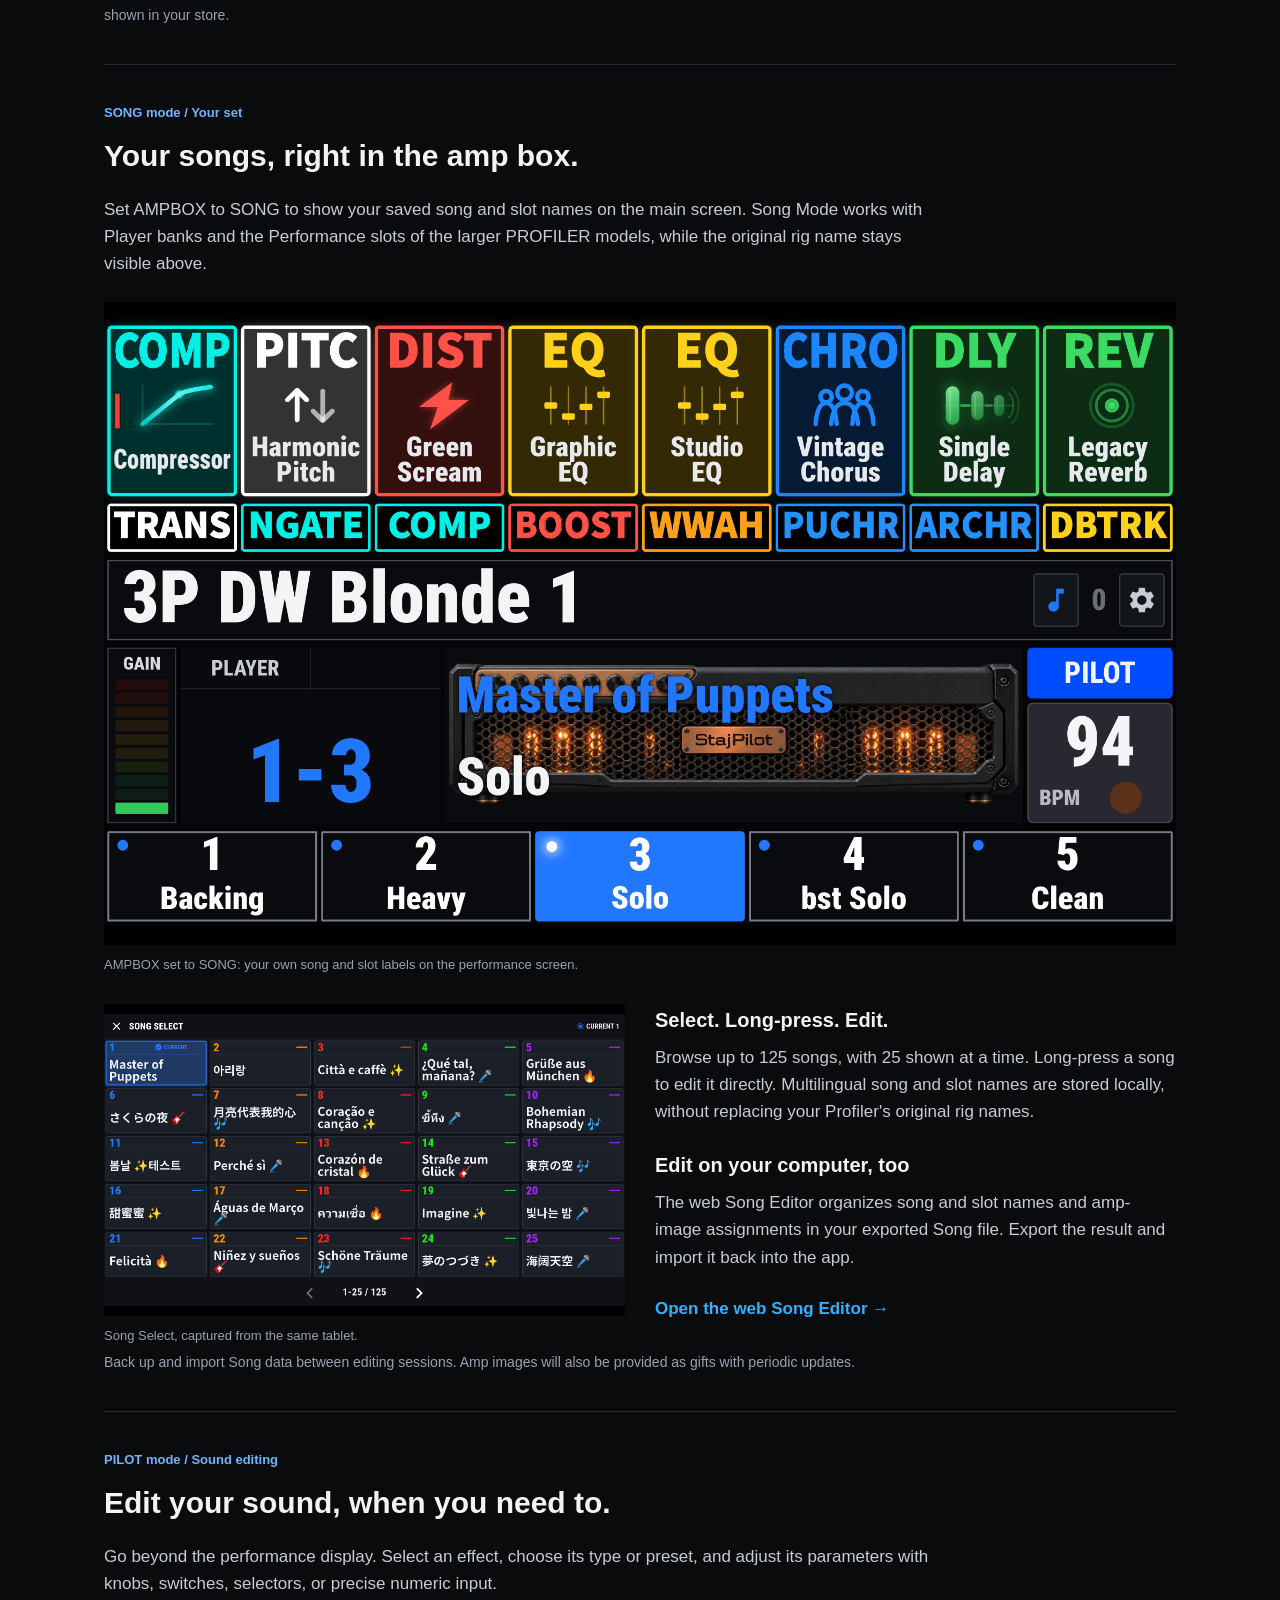
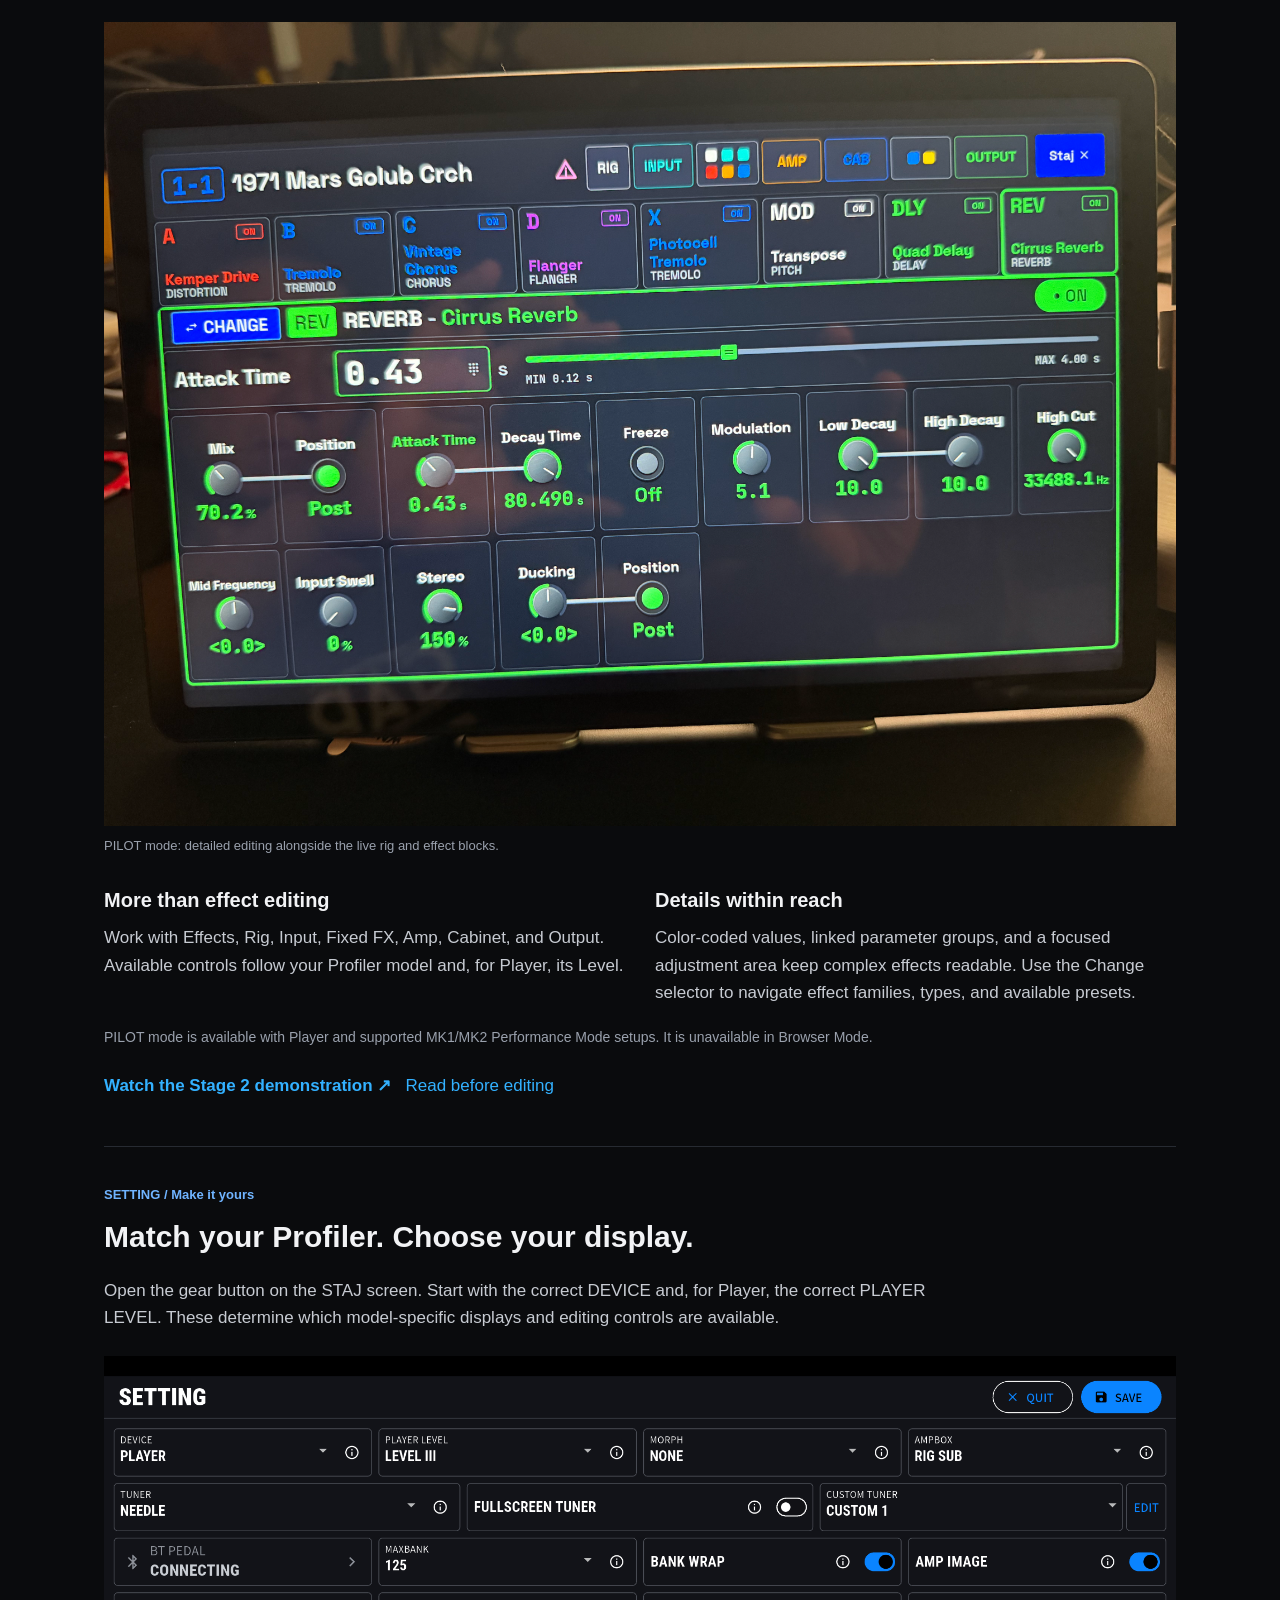
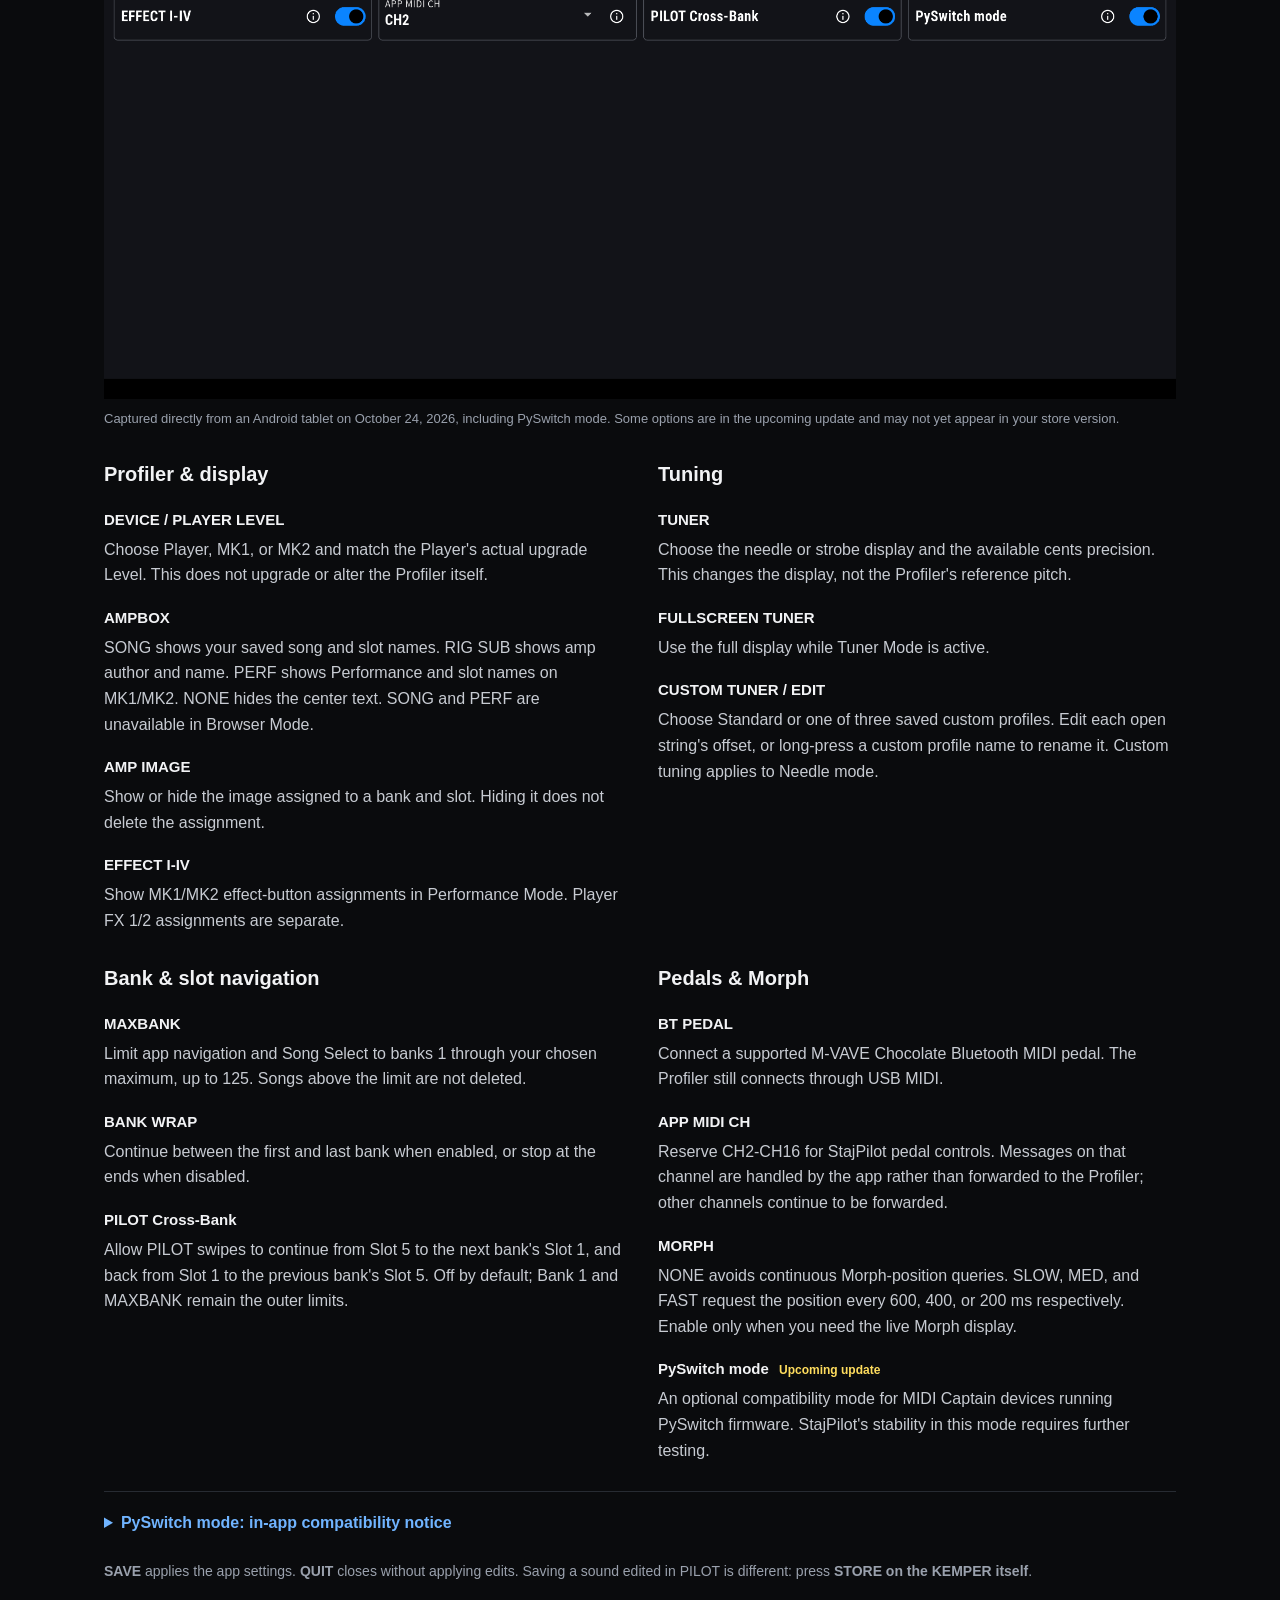
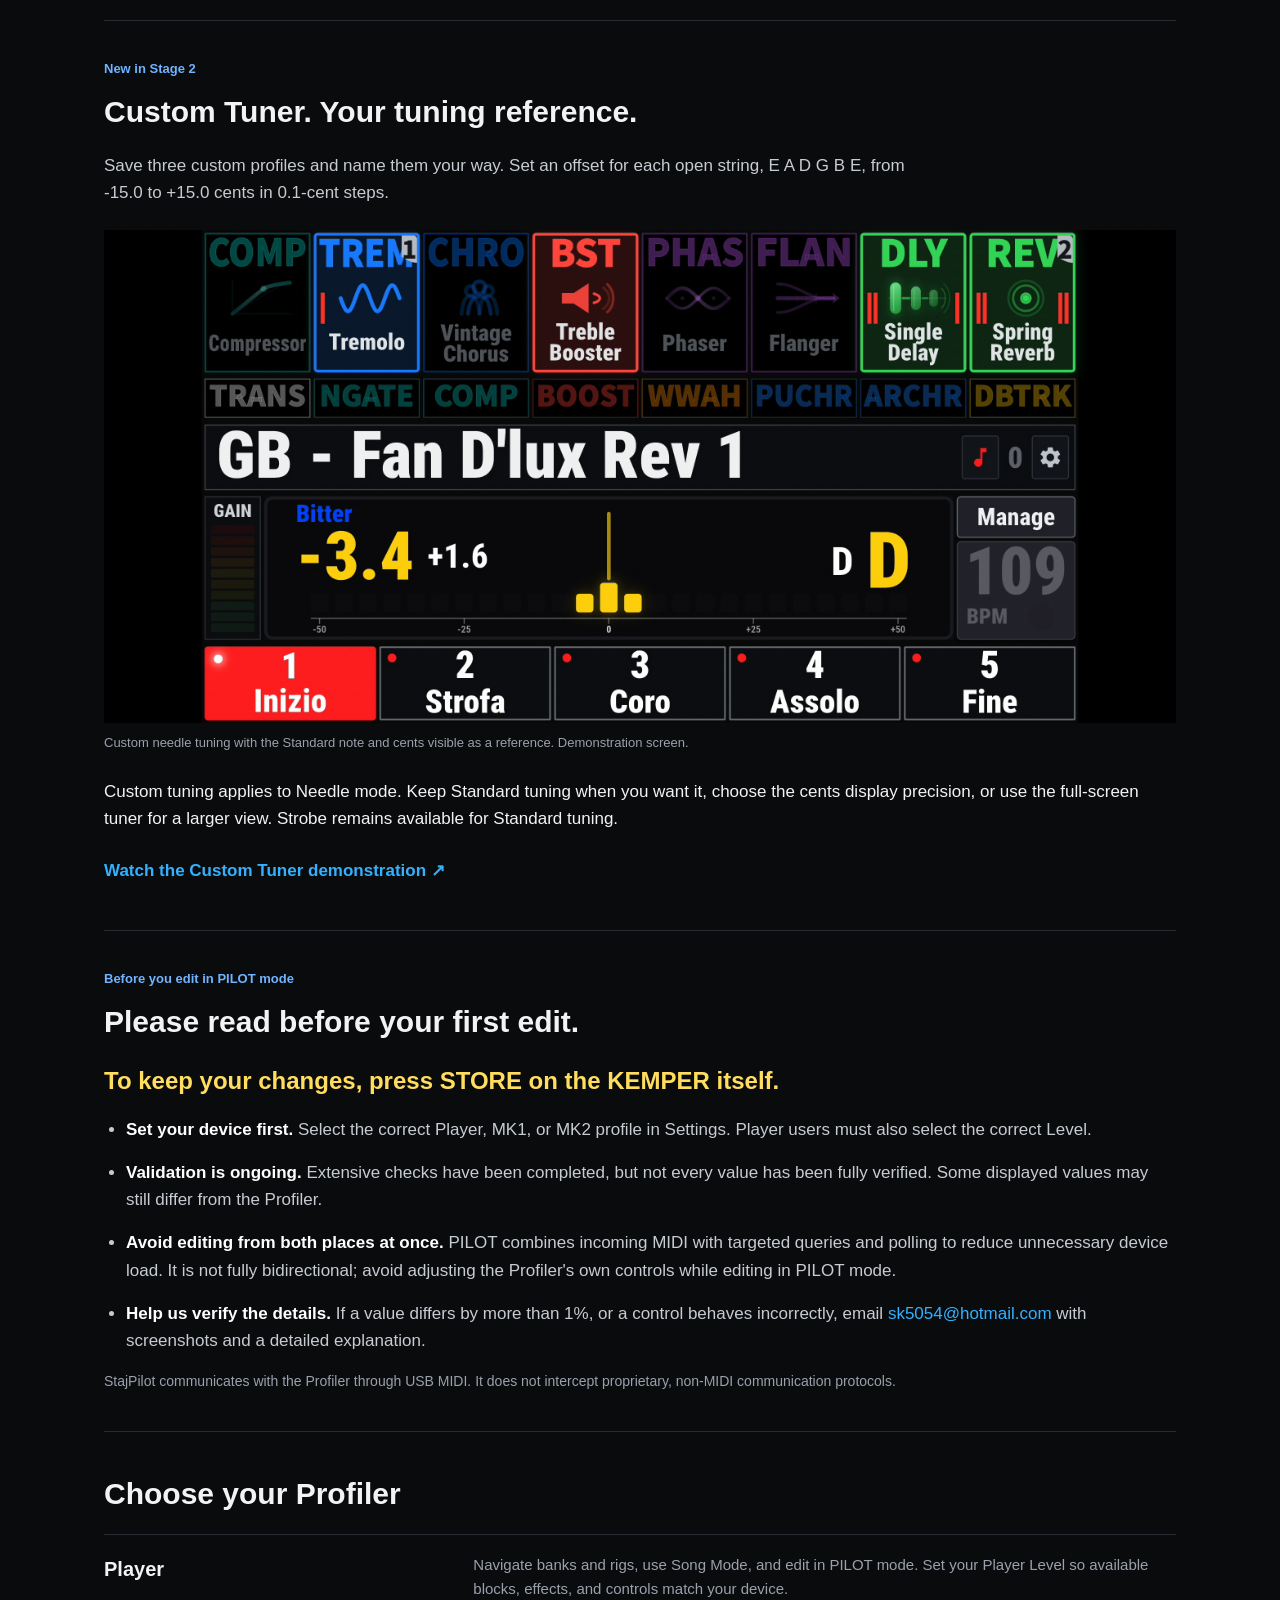
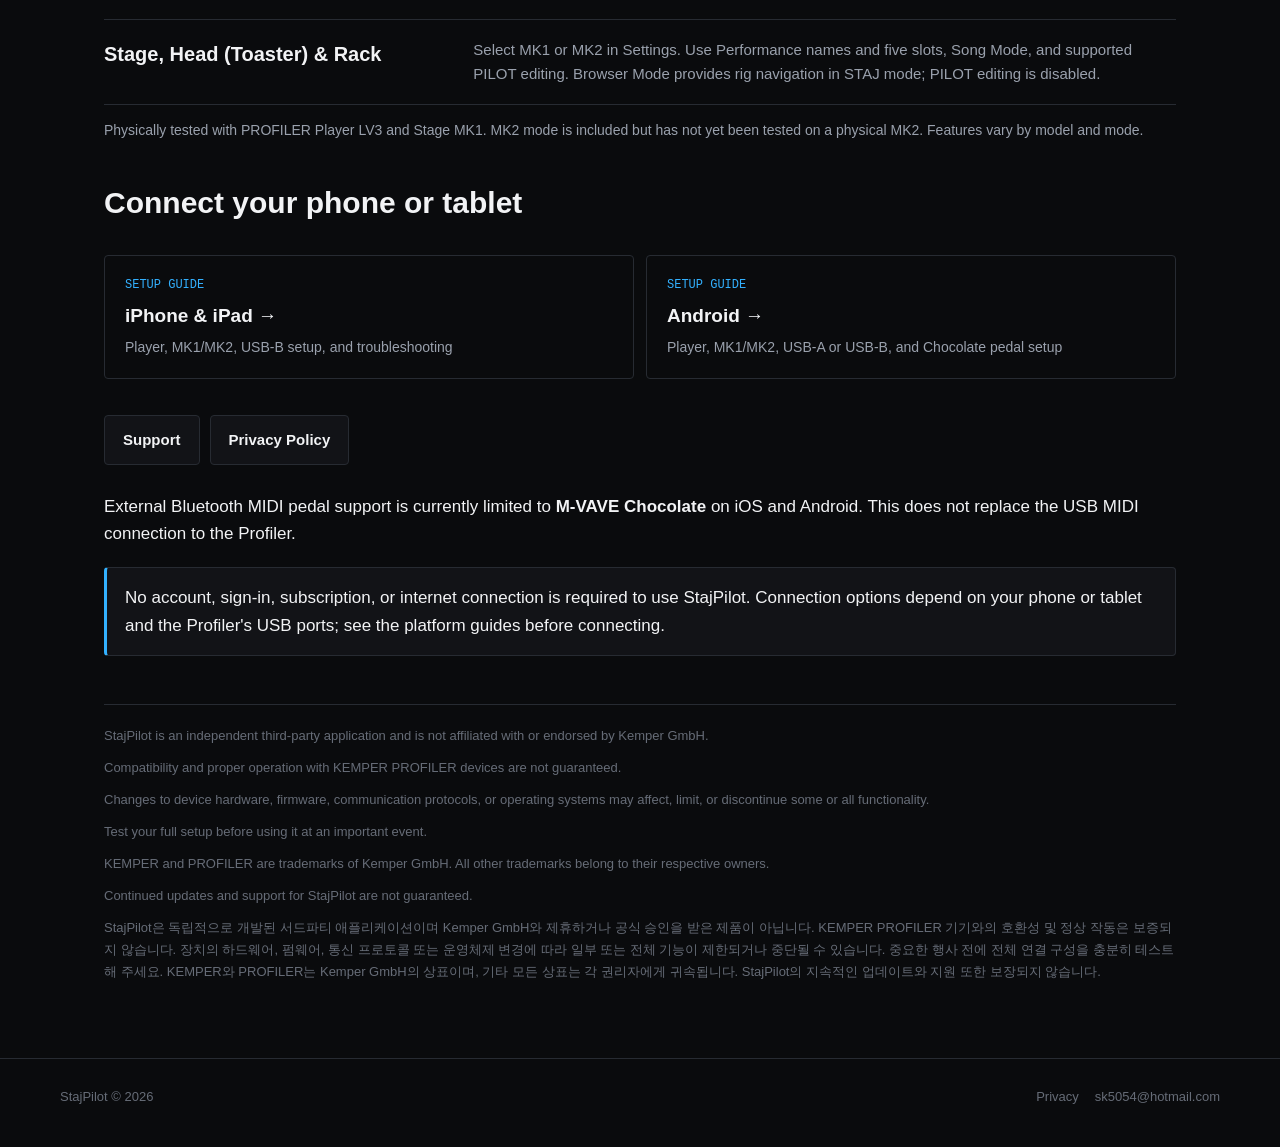
==== commit eea82891: "Unify compatibility and ongoing support notices" ====
--- a/index.html
+++ b/index.html
@@ -173,9 +173,12 @@
 
   <div class="legal">
     <p>StajPilot is an independent third-party application and is not affiliated with or endorsed by Kemper GmbH.</p>
-    <p>Compatibility and proper operation with KEMPER PROFILER devices are not guaranteed. Changes to device hardware, firmware, communication protocols, or operating systems may affect, limit, or discontinue some or all functionality. Test your full setup before using it at an important event.</p>
+    <p>Compatibility and proper operation with KEMPER PROFILER devices are not guaranteed.</p>
+    <p>Changes to device hardware, firmware, communication protocols, or operating systems may affect, limit, or discontinue some or all functionality.</p>
+    <p>Test your full setup before using it at an important event.</p>
     <p>KEMPER and PROFILER are trademarks of Kemper GmbH. All other trademarks belong to their respective owners.</p>
-    <p lang="ko">StajPilot은 독립적으로 개발된 서드파티 애플리케이션이며 Kemper GmbH와 제휴하거나 공식 승인을 받은 제품이 아닙니다. KEMPER PROFILER 기기와의 호환성 및 정상 작동은 보증되지 않습니다. 장치의 하드웨어, 펌웨어, 통신 프로토콜 또는 운영체제 변경에 따라 일부 또는 전체 기능이 제한되거나 중단될 수 있습니다. 중요한 행사 전에 전체 연결 구성을 충분히 테스트해 주세요. KEMPER와 PROFILER는 Kemper GmbH의 상표이며, 기타 모든 상표는 각 권리자에게 귀속됩니다.</p>
+    <p>Continued updates and support for StajPilot are not guaranteed.</p>
+    <p lang="ko">StajPilot은 독립적으로 개발된 서드파티 애플리케이션이며 Kemper GmbH와 제휴하거나 공식 승인을 받은 제품이 아닙니다. KEMPER PROFILER 기기와의 호환성 및 정상 작동은 보증되지 않습니다. 장치의 하드웨어, 펌웨어, 통신 프로토콜 또는 운영체제 변경에 따라 일부 또는 전체 기능이 제한되거나 중단될 수 있습니다. 중요한 행사 전에 전체 연결 구성을 충분히 테스트해 주세요. KEMPER와 PROFILER는 Kemper GmbH의 상표이며, 기타 모든 상표는 각 권리자에게 귀속됩니다. StajPilot의 지속적인 업데이트와 지원 또한 보장되지 않습니다.</p>
   </div>
 </main>
 
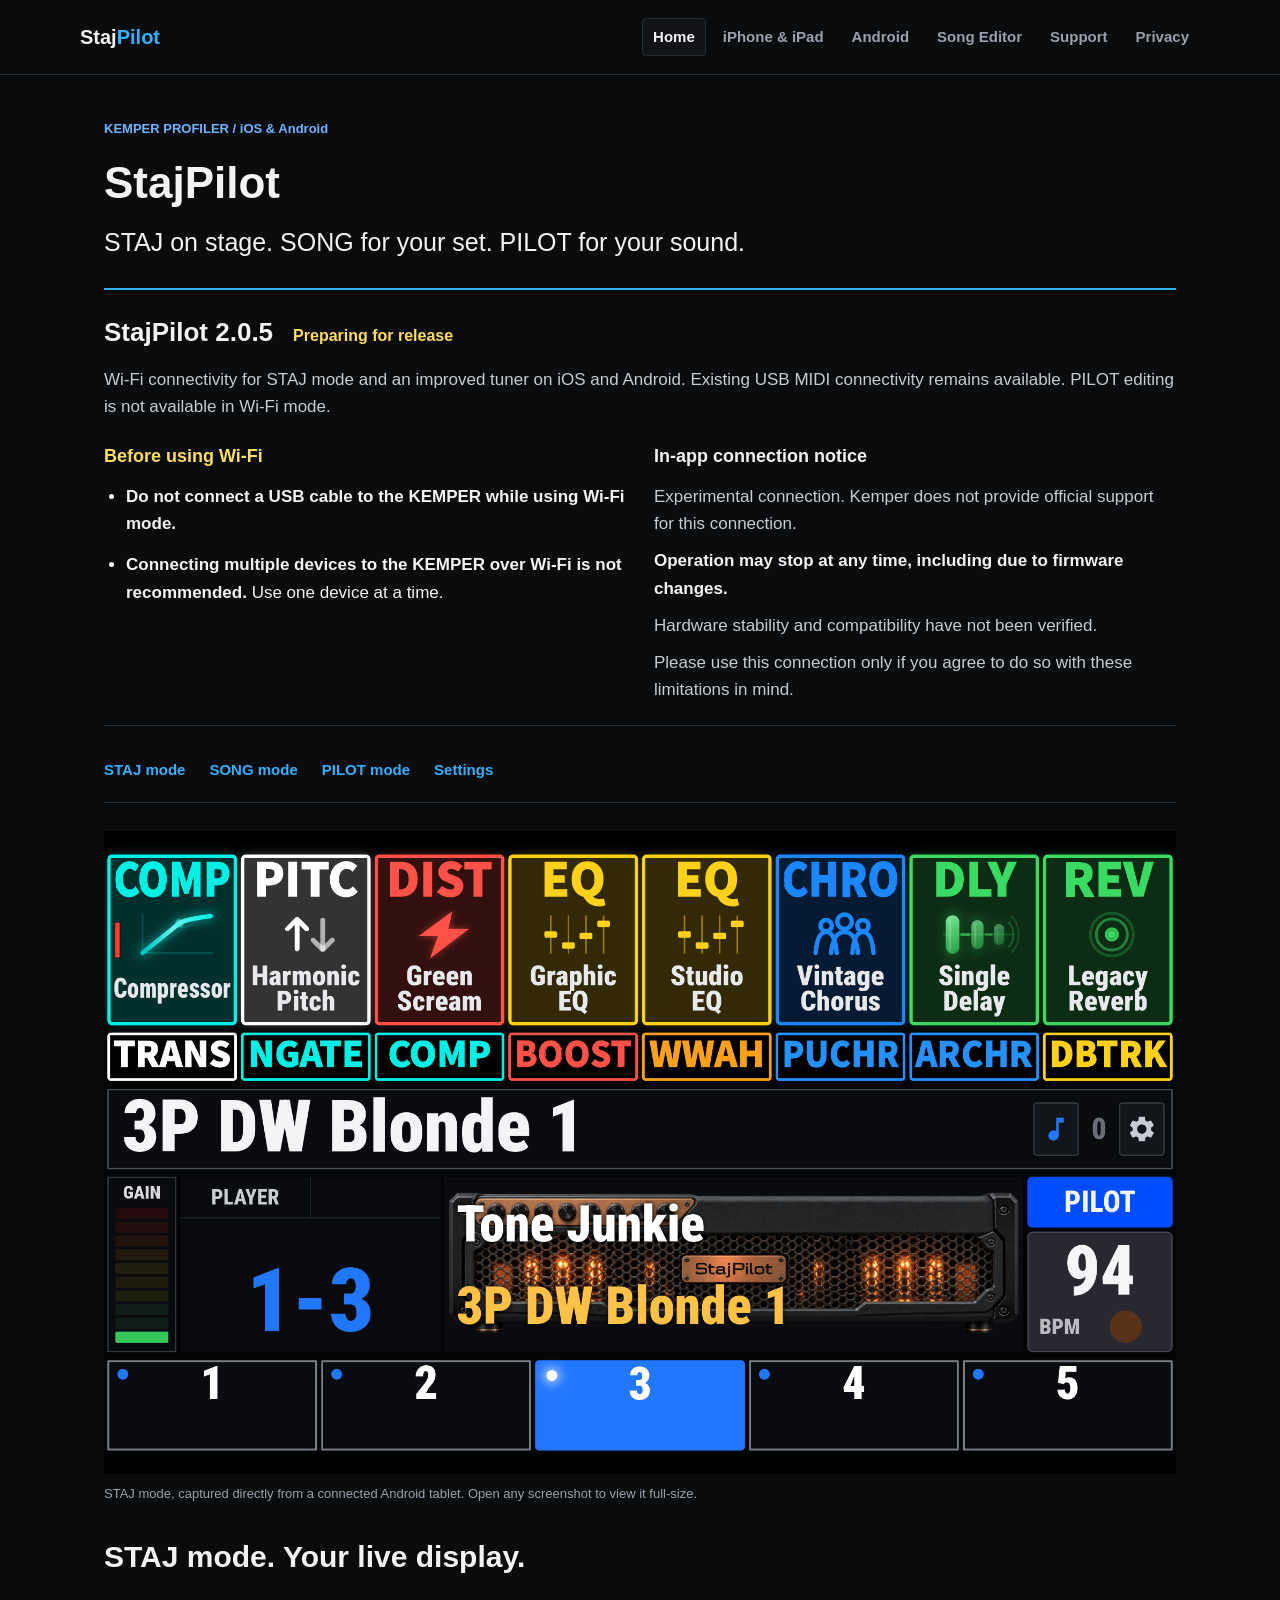
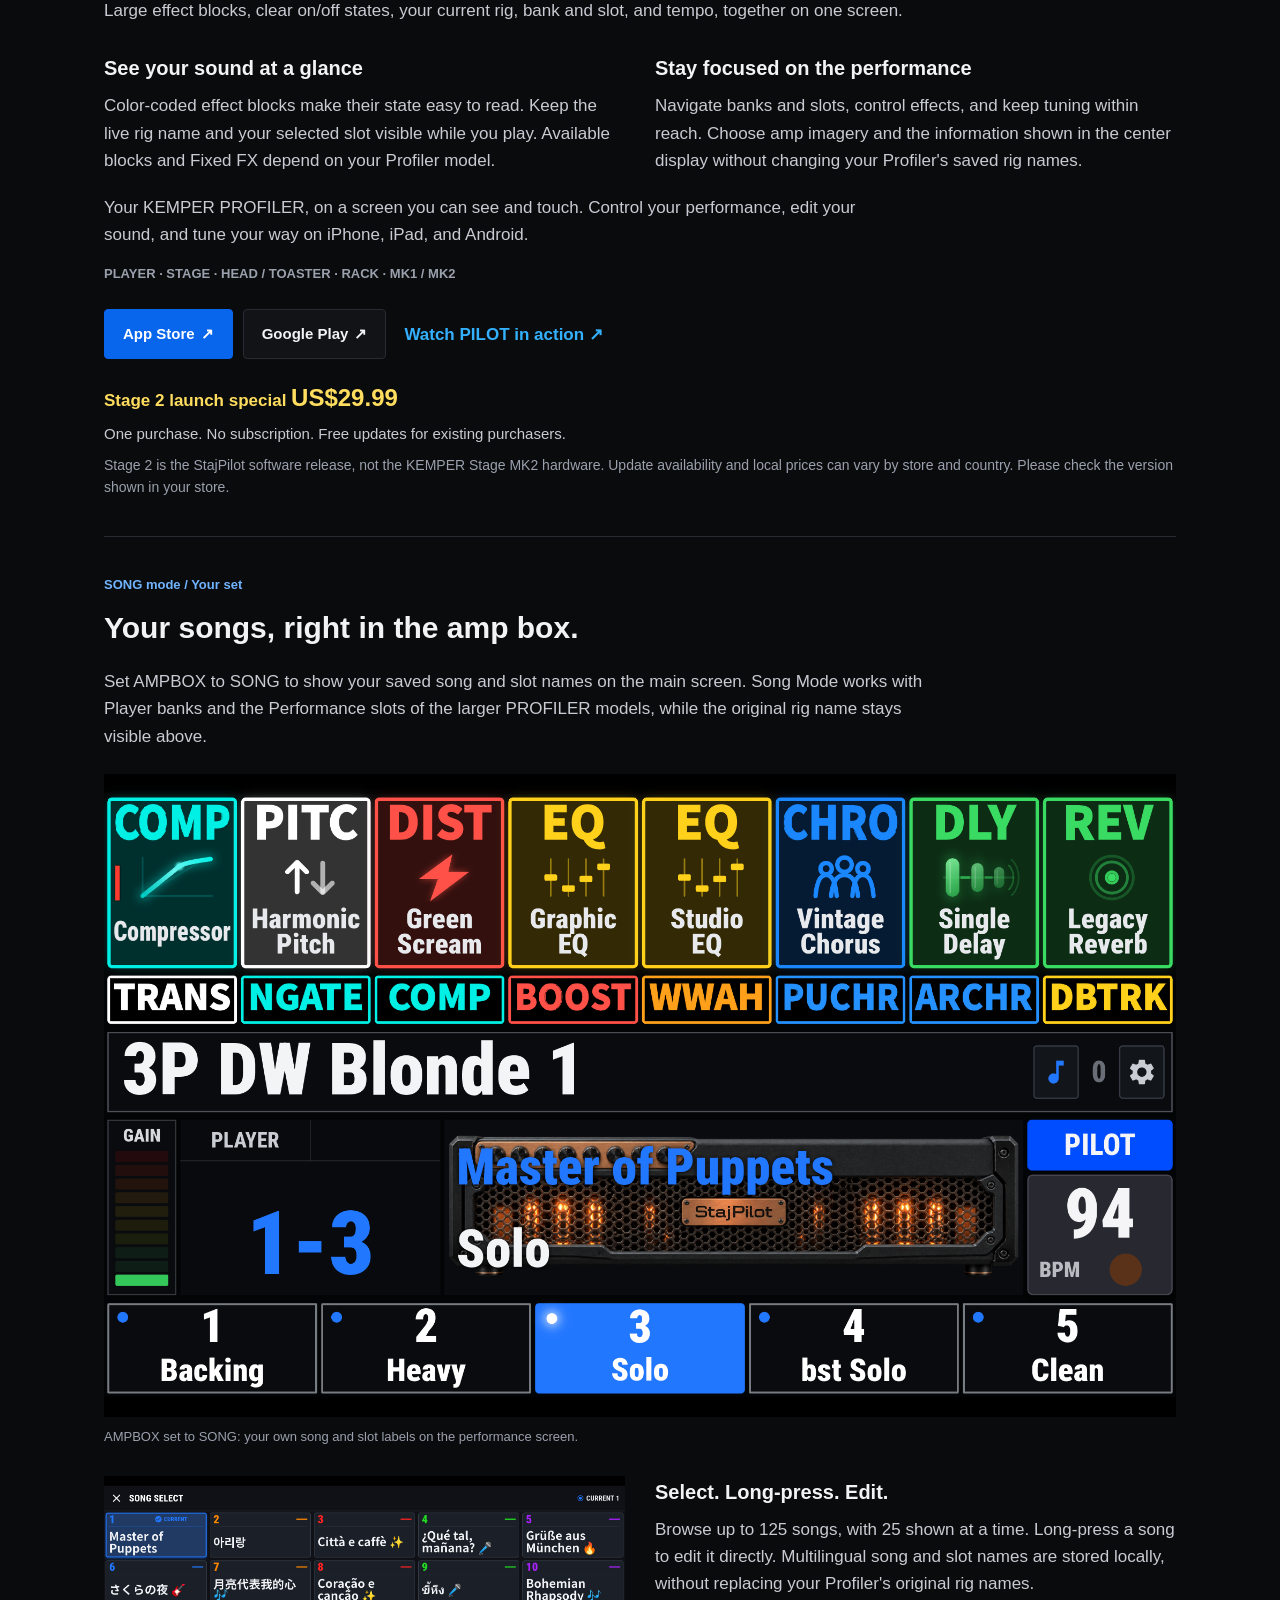
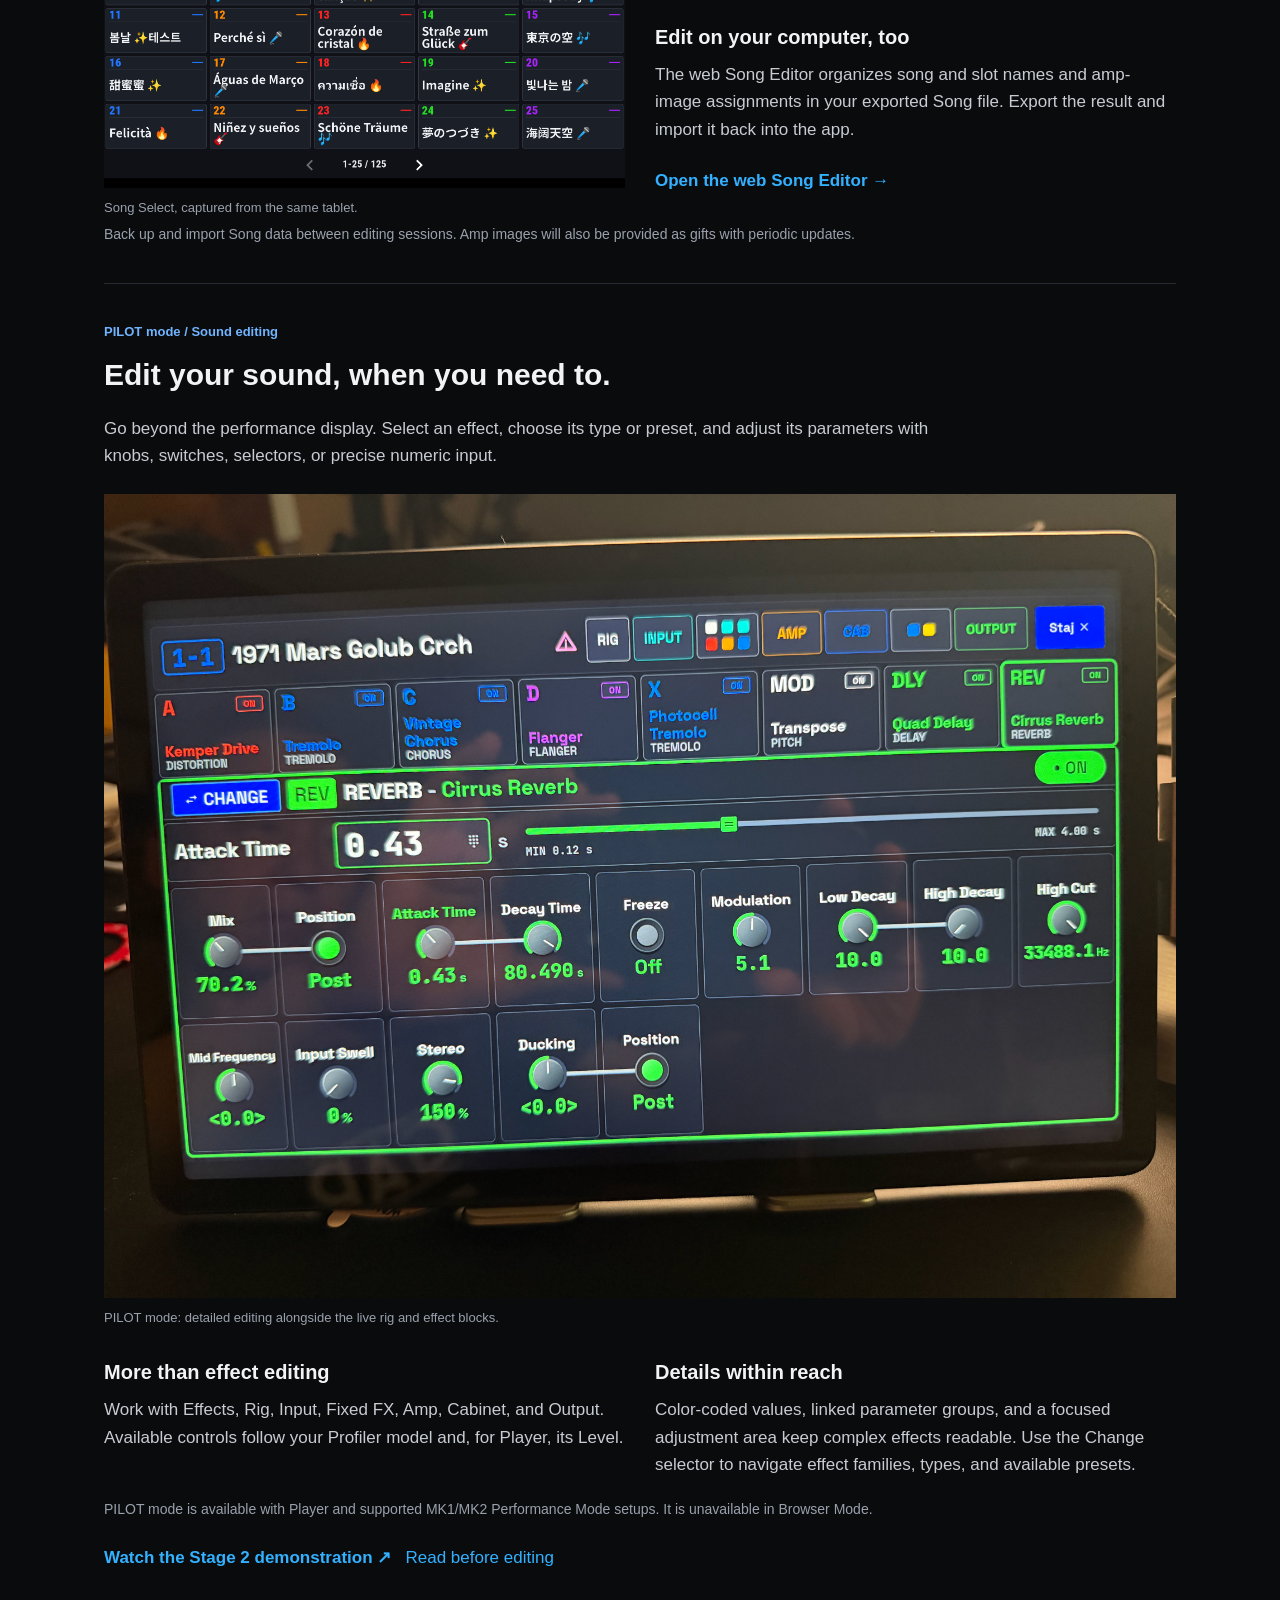
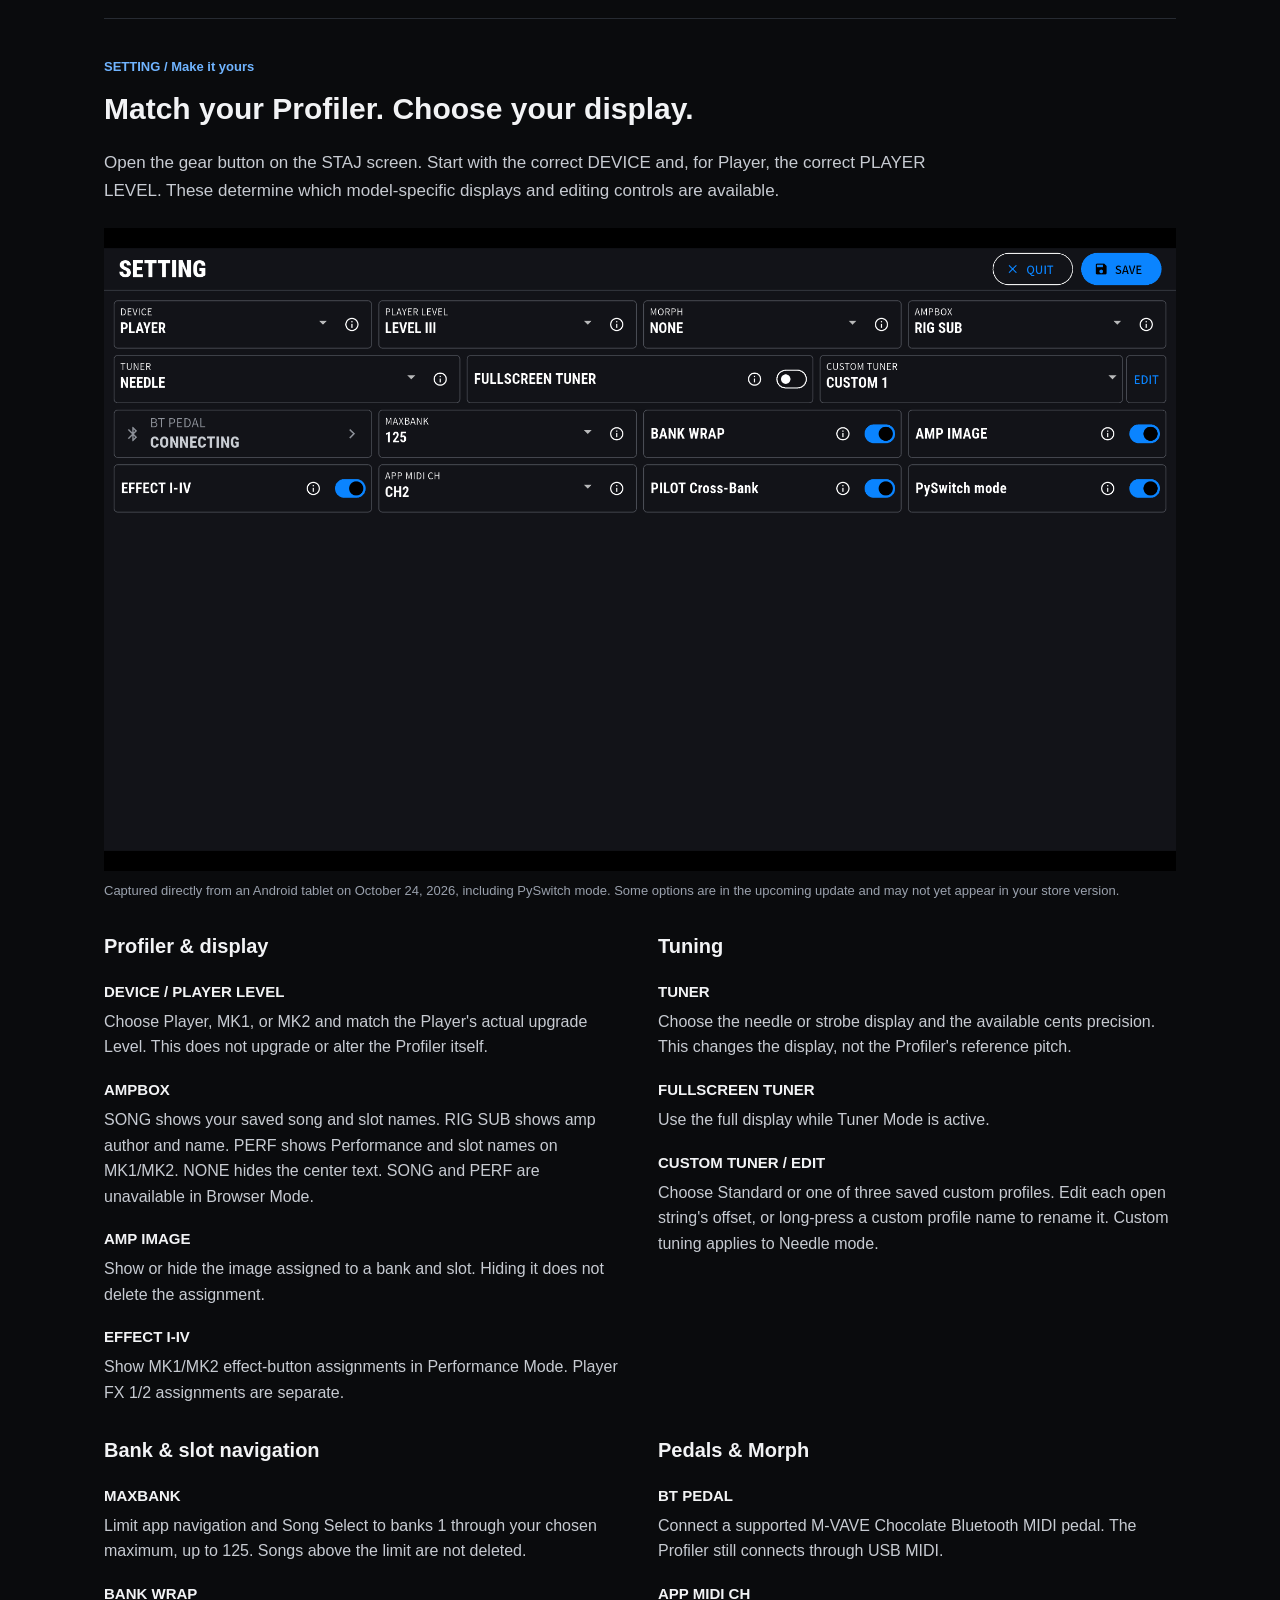
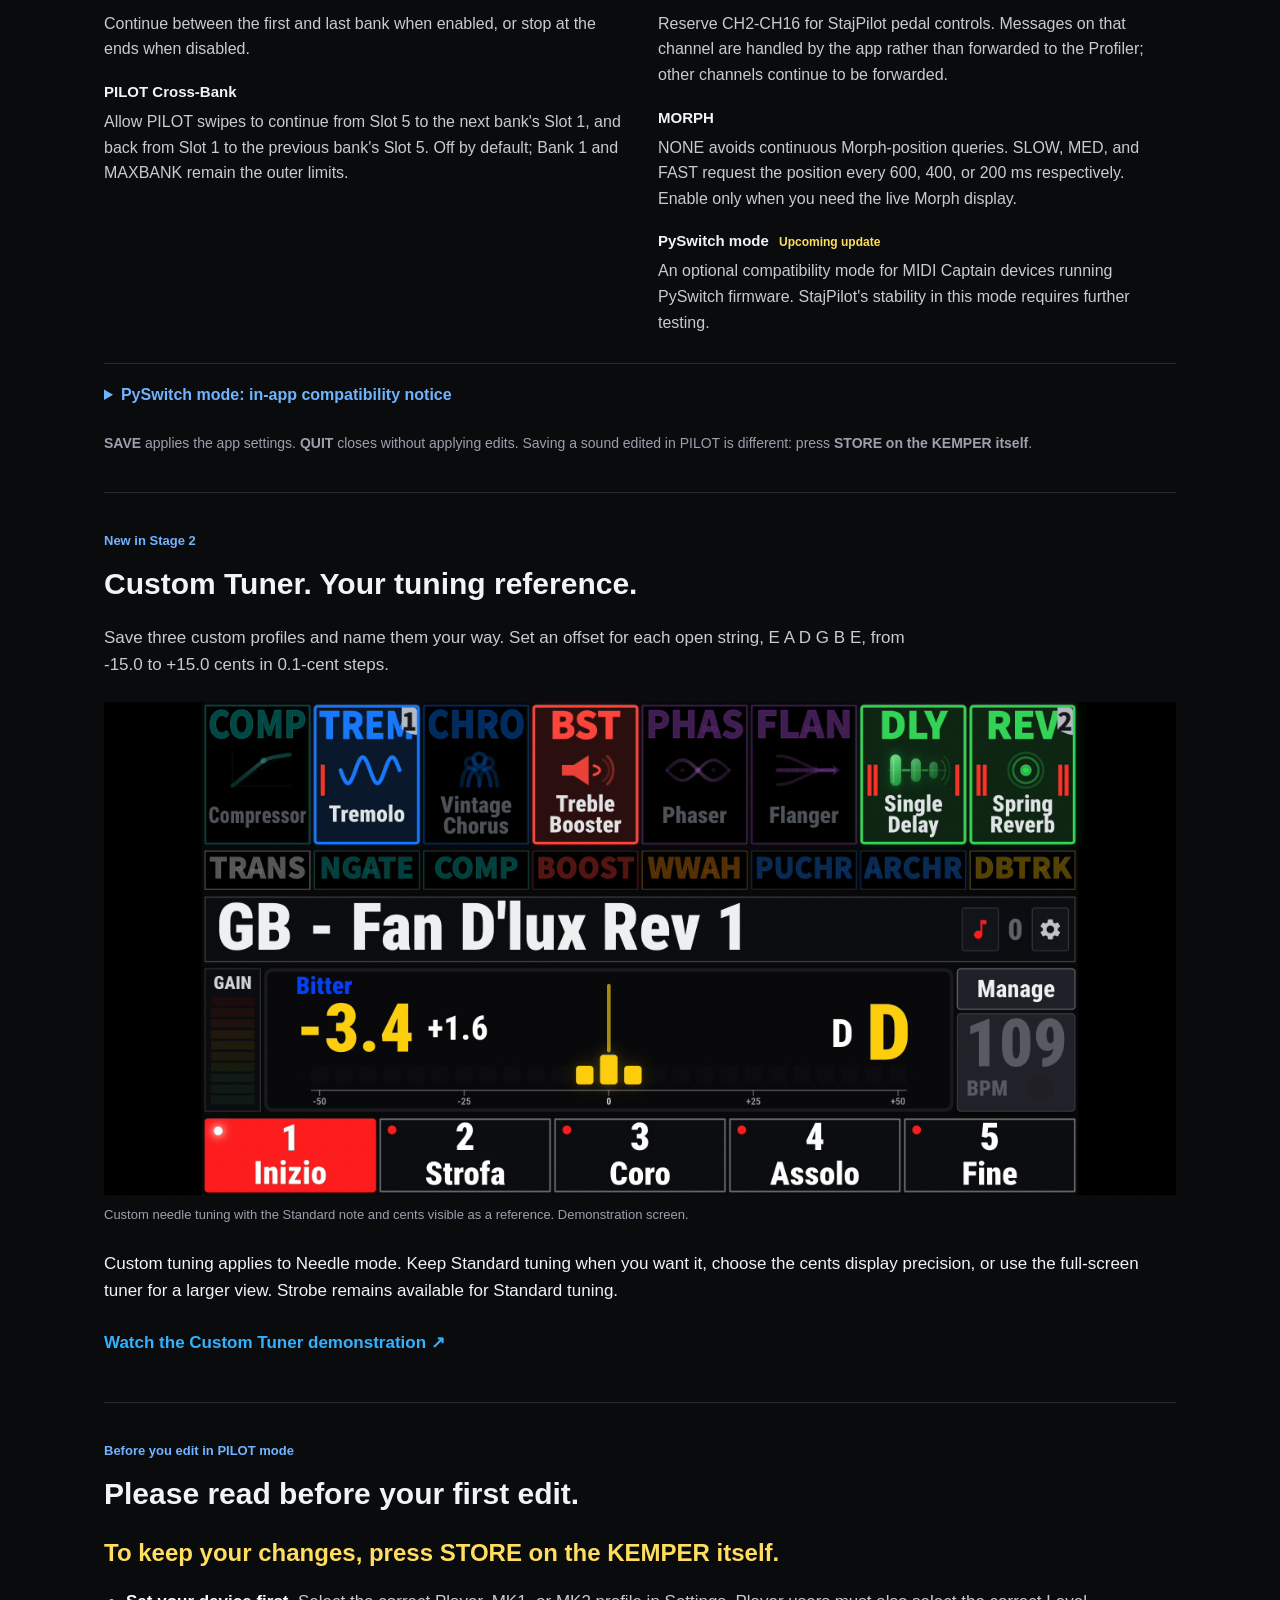
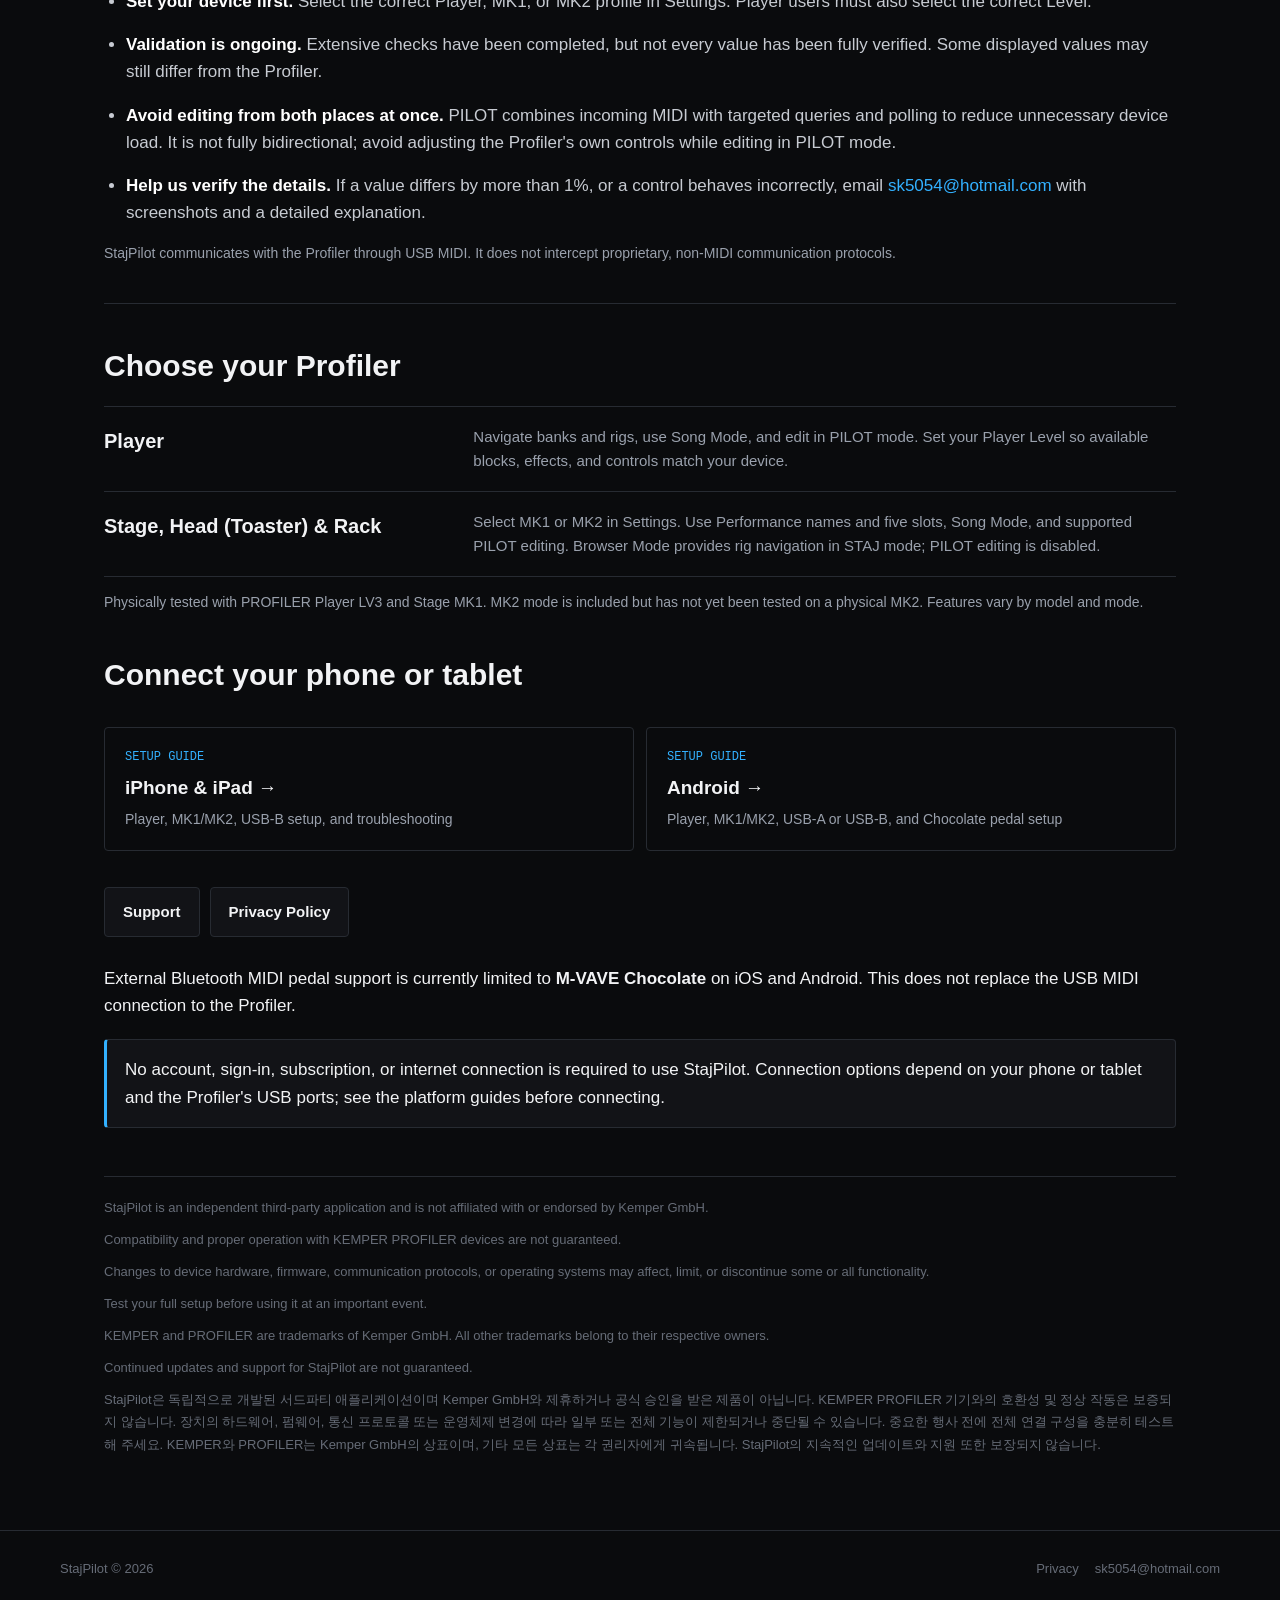
==== commit cf322db6: "Add 2.0.5 release preview and Wi-Fi precautions" ====
--- a/index.html
+++ b/index.html
@@ -13,7 +13,7 @@
 <meta property="og:type" content="website">
 <link rel="canonical" href="https://stajd.github.io/stajpilot/">
 <link rel="stylesheet" href="assets/styles.css">
-<link rel="stylesheet" href="assets/home.css?v=modes-20261023">
+<link rel="stylesheet" href="assets/home.css?v=update-20261116">
 </head>
 <body class="home-page">
 <a class="skip-link" href="#main">Skip to content</a>
@@ -37,6 +37,29 @@
     <p class="eyebrow">KEMPER PROFILER / iOS &amp; Android</p>
     <h1 id="page-title">StajPilot</h1>
     <p class="lede">STAJ on stage. SONG for your set. PILOT for your sound.</p>
+    <section class="update-notice" id="update-2-0-5" aria-labelledby="update-title">
+      <div class="update-heading">
+        <h2 id="update-title">StajPilot 2.0.5</h2>
+        <p class="update-status">Preparing for release</p>
+      </div>
+      <p class="update-summary">Wi-Fi connectivity for STAJ mode and an improved tuner on iOS and Android. Existing USB MIDI connectivity remains available. PILOT editing is not available in Wi-Fi mode.</p>
+      <div class="update-details">
+        <div class="wifi-precautions">
+          <h3>Before using Wi-Fi</h3>
+          <ul>
+            <li><strong>Do not connect a USB cable to the KEMPER while using Wi-Fi mode.</strong></li>
+            <li><strong>Connecting multiple devices to the KEMPER over Wi-Fi is not recommended.</strong> Use one device at a time.</li>
+          </ul>
+        </div>
+        <div class="wifi-consent">
+          <h3>In-app connection notice</h3>
+          <p>Experimental connection. Kemper does not provide official support for this connection.</p>
+          <p><strong>Operation may stop at any time, including due to firmware changes.</strong></p>
+          <p>Hardware stability and compatibility have not been verified.</p>
+          <p>Please use this connection only if you agree to do so with these limitations in mind.</p>
+        </div>
+      </div>
+    </section>
     <nav class="mode-nav" aria-label="Explore StajPilot">
       <a href="#staj-mode">STAJ mode</a>
       <a href="#song-mode">SONG mode</a>
--- a/assets/home.css
+++ b/assets/home.css
@@ -19,6 +19,20 @@
 .home-page .offer strong > span { font-size: 24px; white-space: nowrap; }
 .home-page .offer-detail { display: block; font-size: 15px; color: #c7cbd2; margin-top: 4px; }
 .home-page .release-note, .home-page .inline-note { font-size: 14px; color: var(--ink-dim); }
+.home-page .update-notice { border-top: 2px solid var(--accent); border-bottom: 1px solid var(--border); padding: 22px 0; margin: 26px 0; }
+.home-page .update-heading { display: flex; align-items: baseline; flex-wrap: wrap; gap: 8px 20px; }
+.home-page .update-heading h2 { font-size: 26px; margin: 0; }
+.home-page .update-status { color: #ffdd5e; font-size: 16px; font-weight: 700; margin: 0; }
+.home-page .update-summary { margin: 12px 0 22px; color: #c7cbd2; }
+.home-page .update-details { display: grid; grid-template-columns: repeat(2, minmax(0, 1fr)); gap: 28px; }
+.home-page .update-details > div { min-width: 0; }
+.home-page .update-details h3 { font-size: 18px; margin: 0 0 12px; }
+.home-page .wifi-precautions h3 { color: #ffdd5e; }
+.home-page .wifi-precautions ul { margin: 0; padding-left: 22px; }
+.home-page .wifi-precautions li { margin-bottom: 14px; }
+.home-page .wifi-consent p { margin: 0 0 10px; color: #c7cbd2; }
+.home-page .wifi-consent strong { color: var(--ink); }
+.home-page .wifi-consent p:last-child { margin-bottom: 0; }
 .home-page .home-section { border-top: 1px solid var(--border); padding-top: 38px; margin-top: 38px; }
 .home-page .section-heading { max-width: 830px; }
 .home-page .section-heading > p:last-child { color: #c7cbd2; }
@@ -59,6 +73,7 @@
   .home-page h1 { font-size: 38px; }
   .home-page h2 { font-size: 26px; }
   .home-page .lede { font-size: 22px; }
+  .home-page .update-details { grid-template-columns: 1fr; gap: 16px; }
   .home-page .feature-columns, .home-page .photo-pair { grid-template-columns: 1fr; gap: 16px; }
   .home-page .settings-guide { grid-template-columns: 1fr; gap: 28px; }
   .home-page .photo-pair .product-photo { margin: 8px 0; }
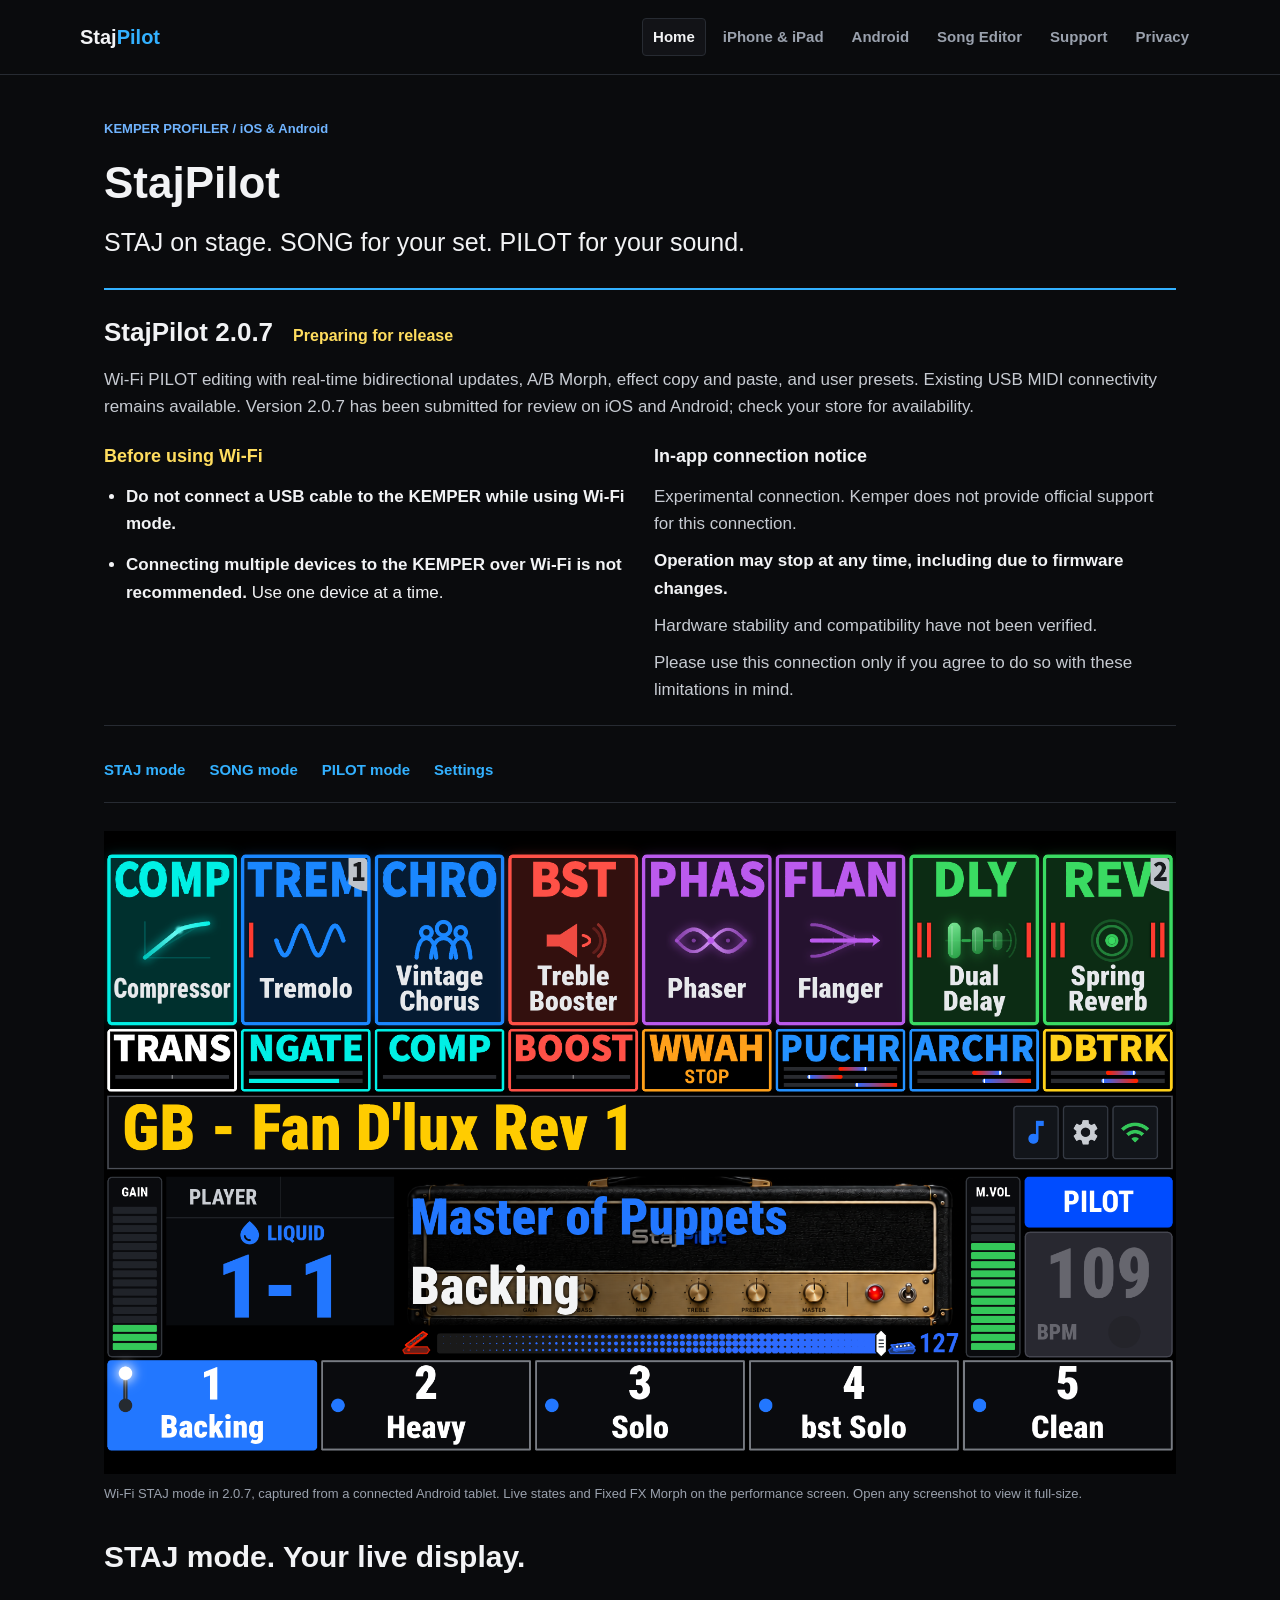
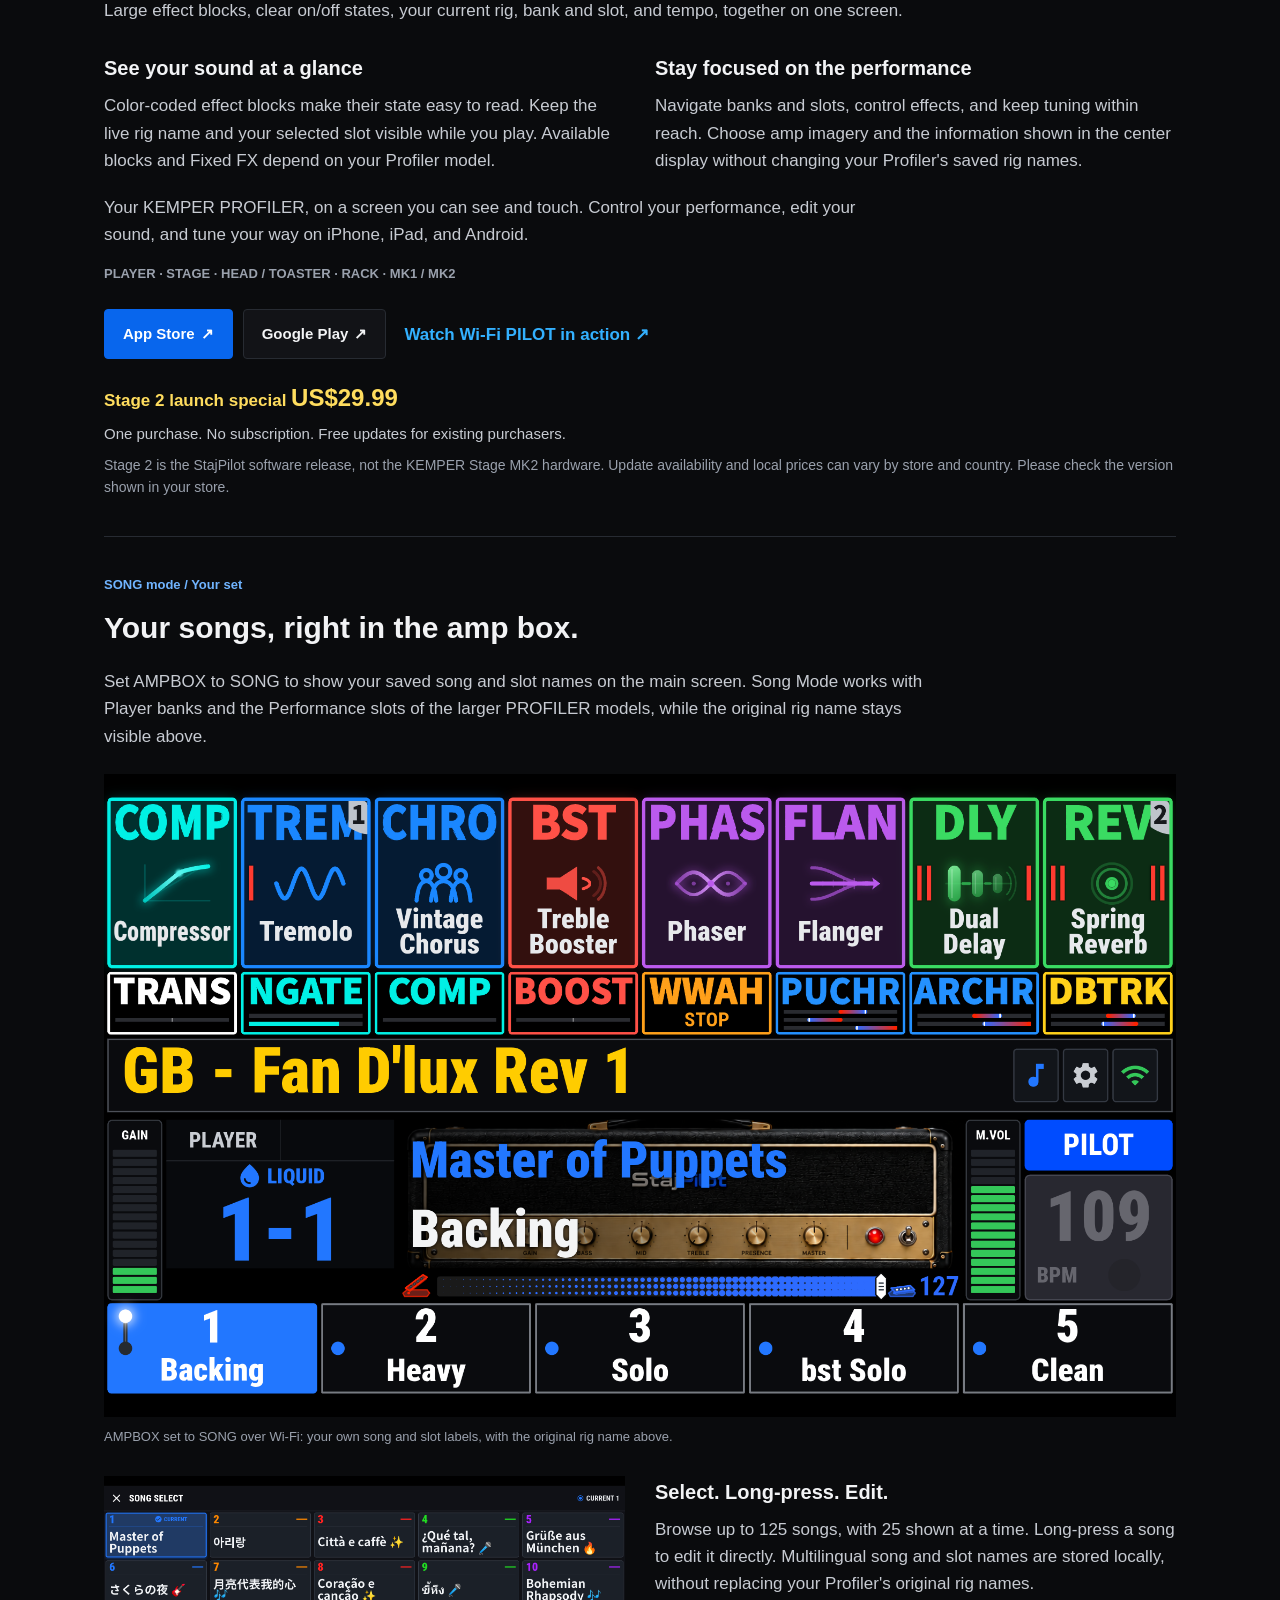
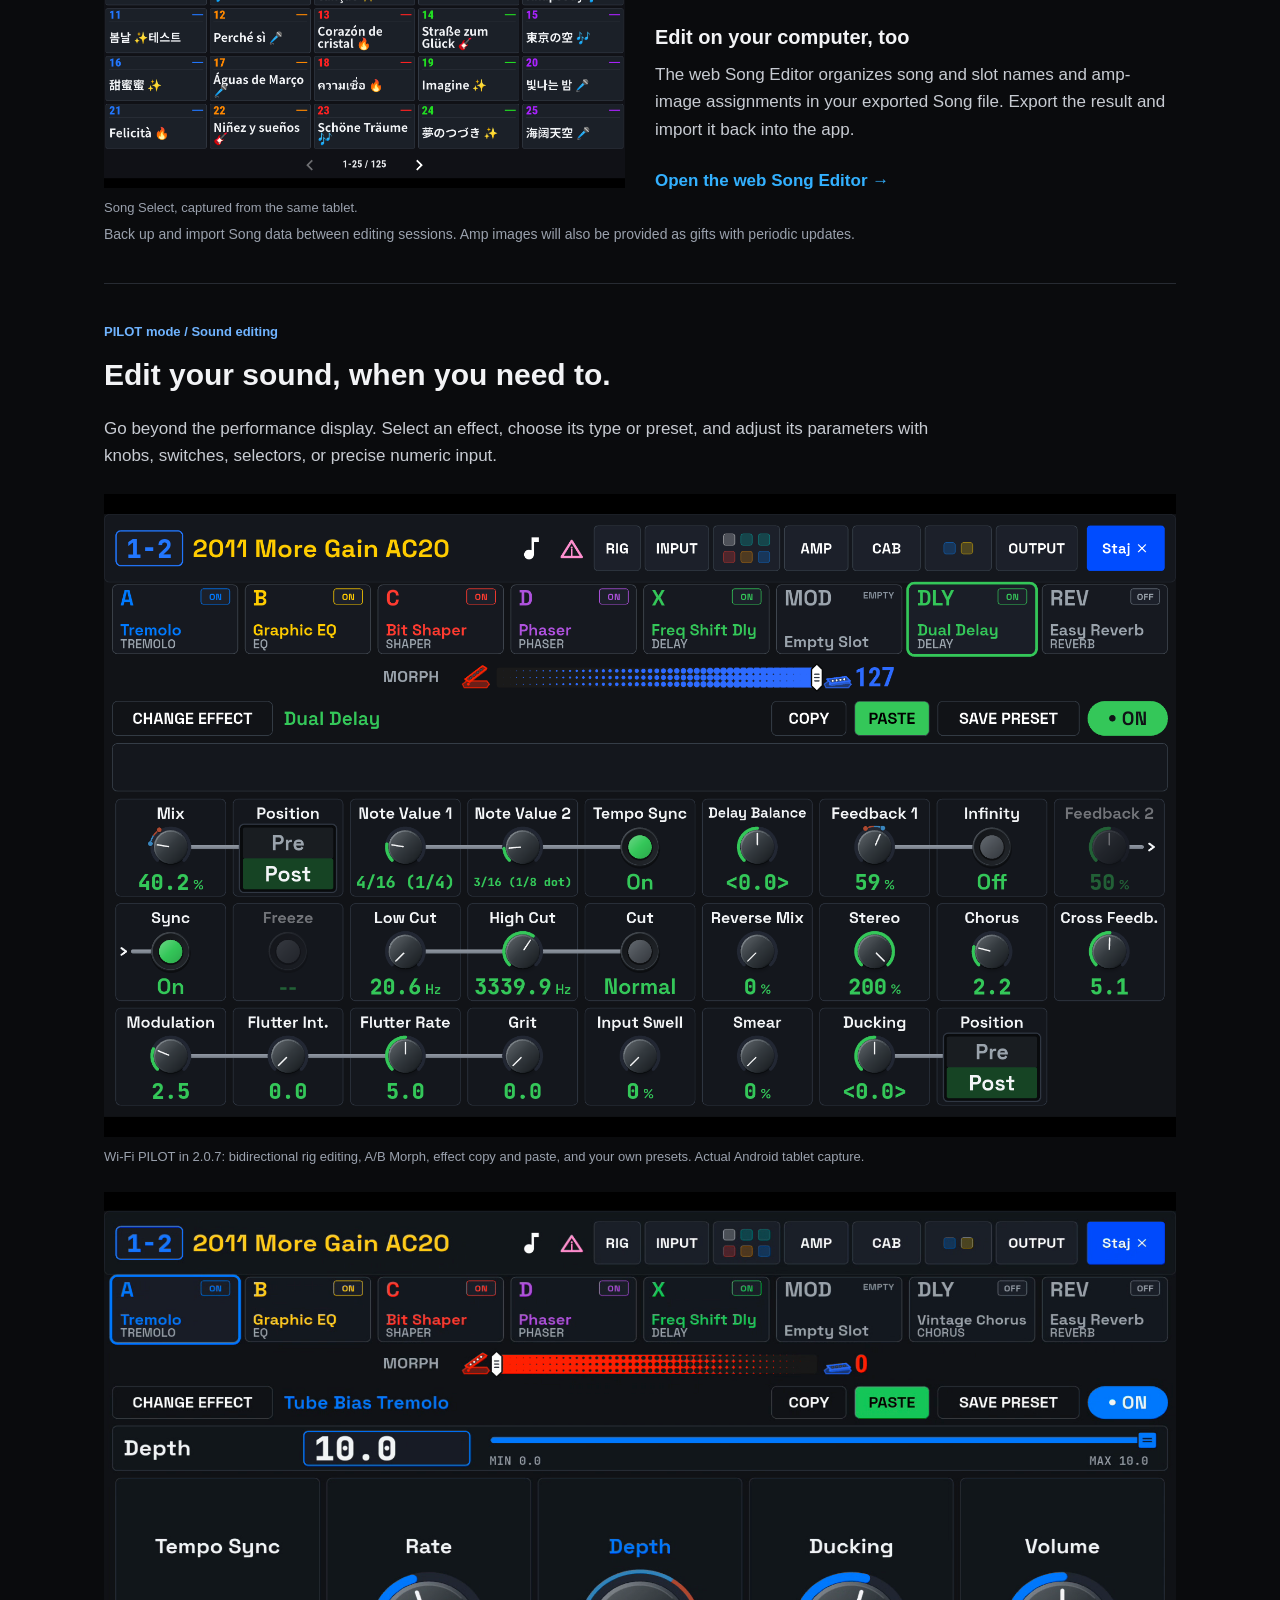
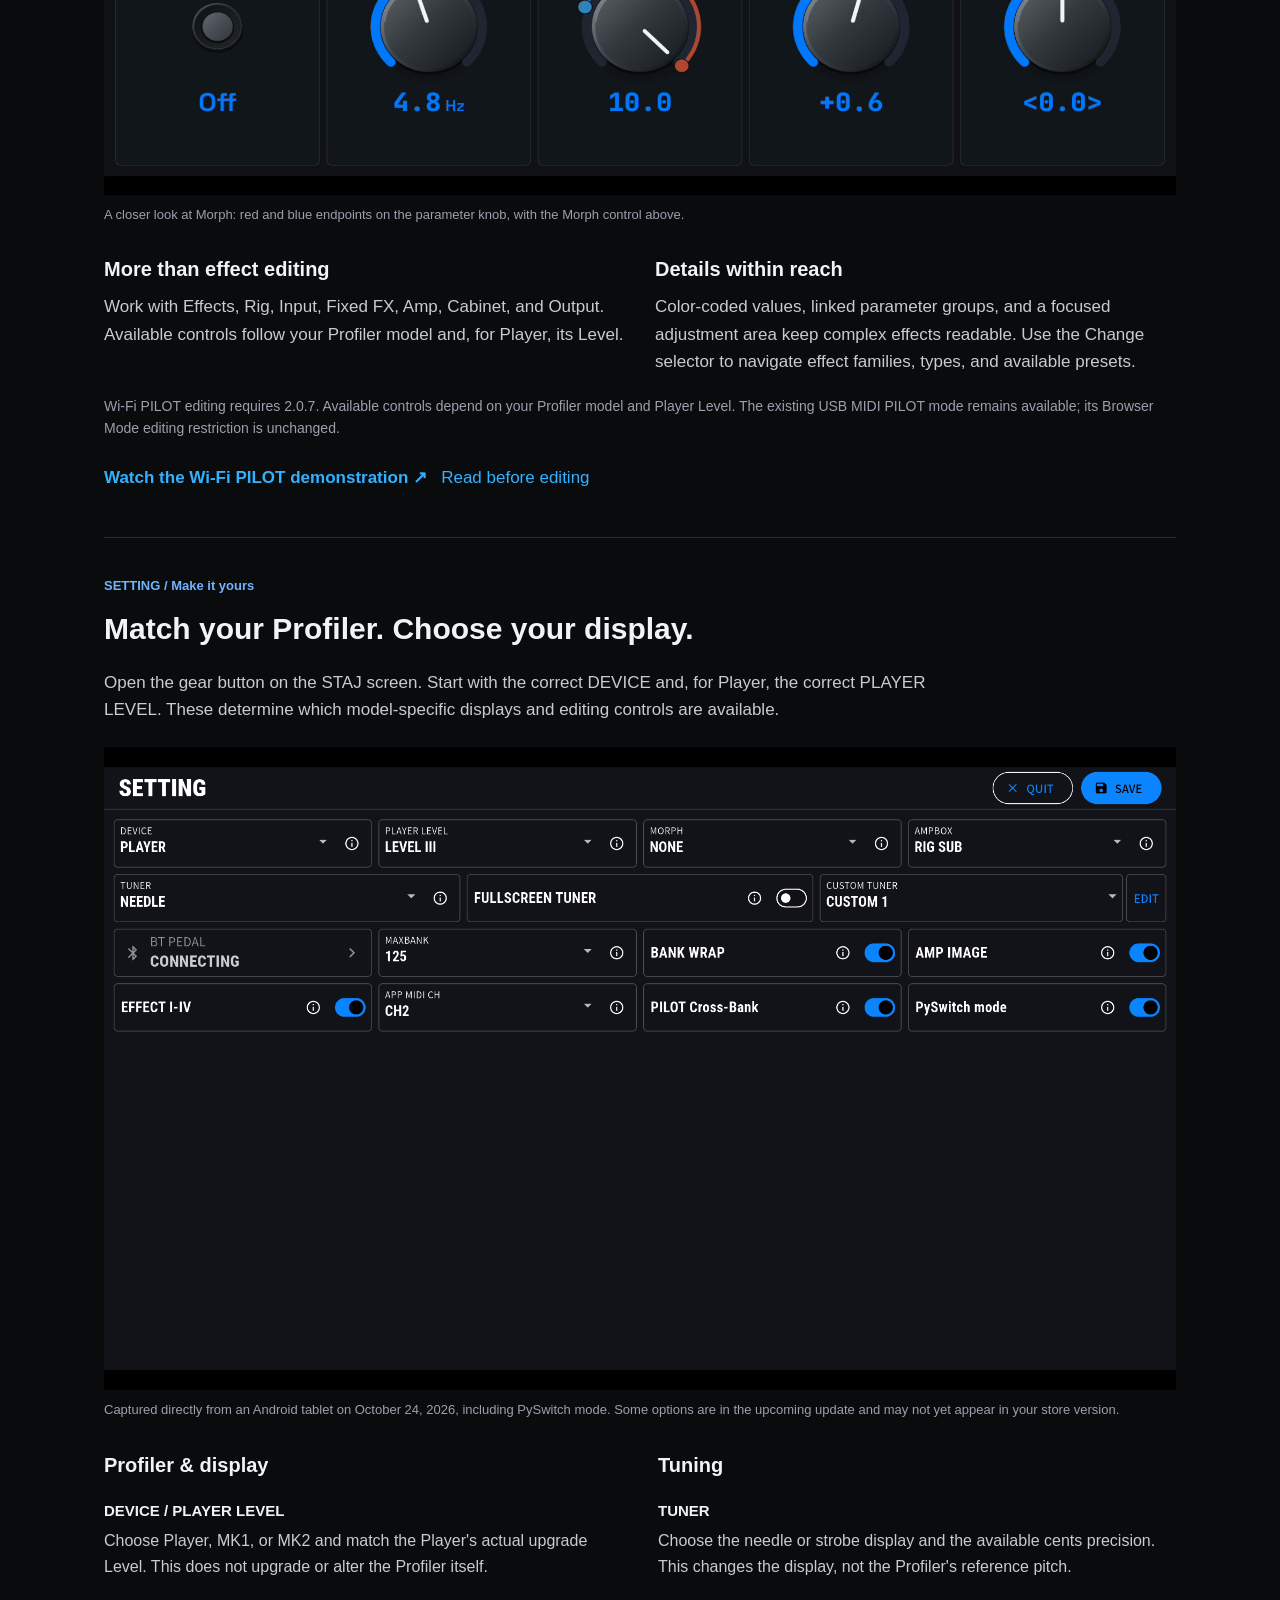
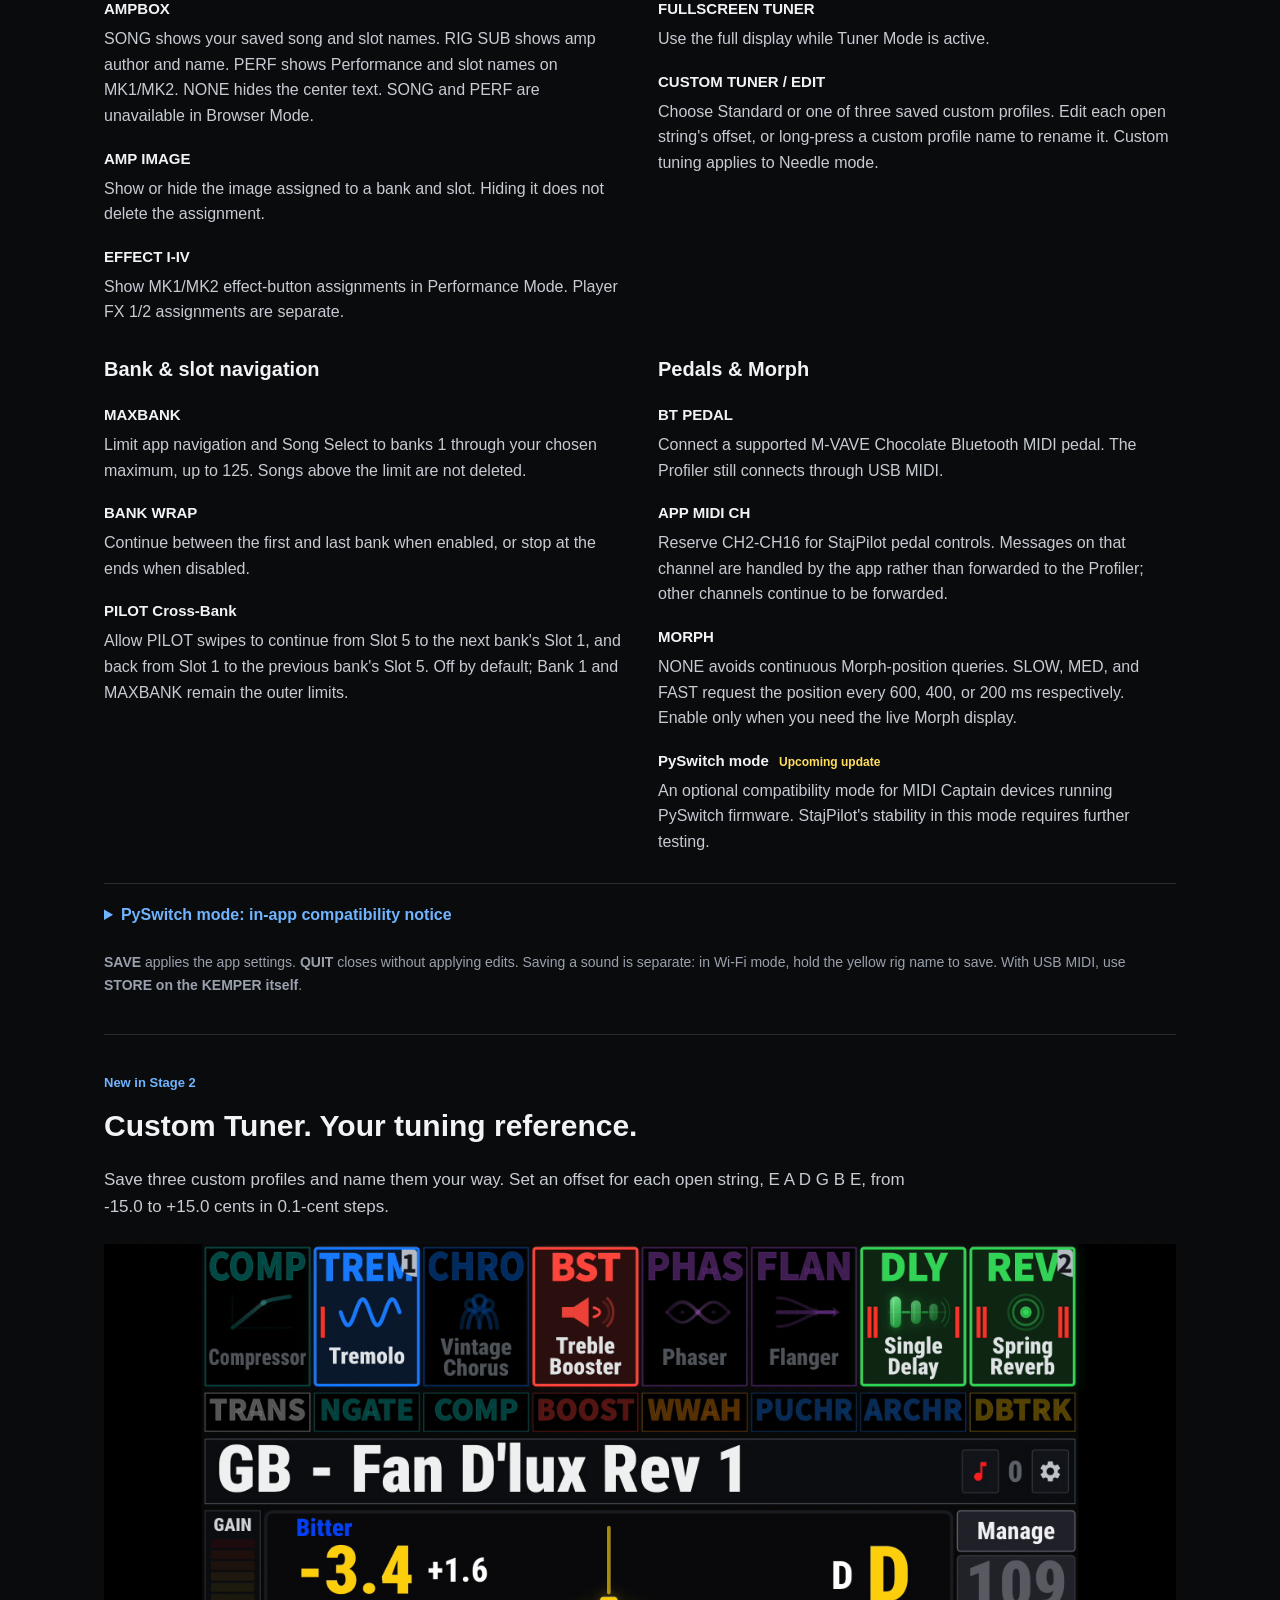
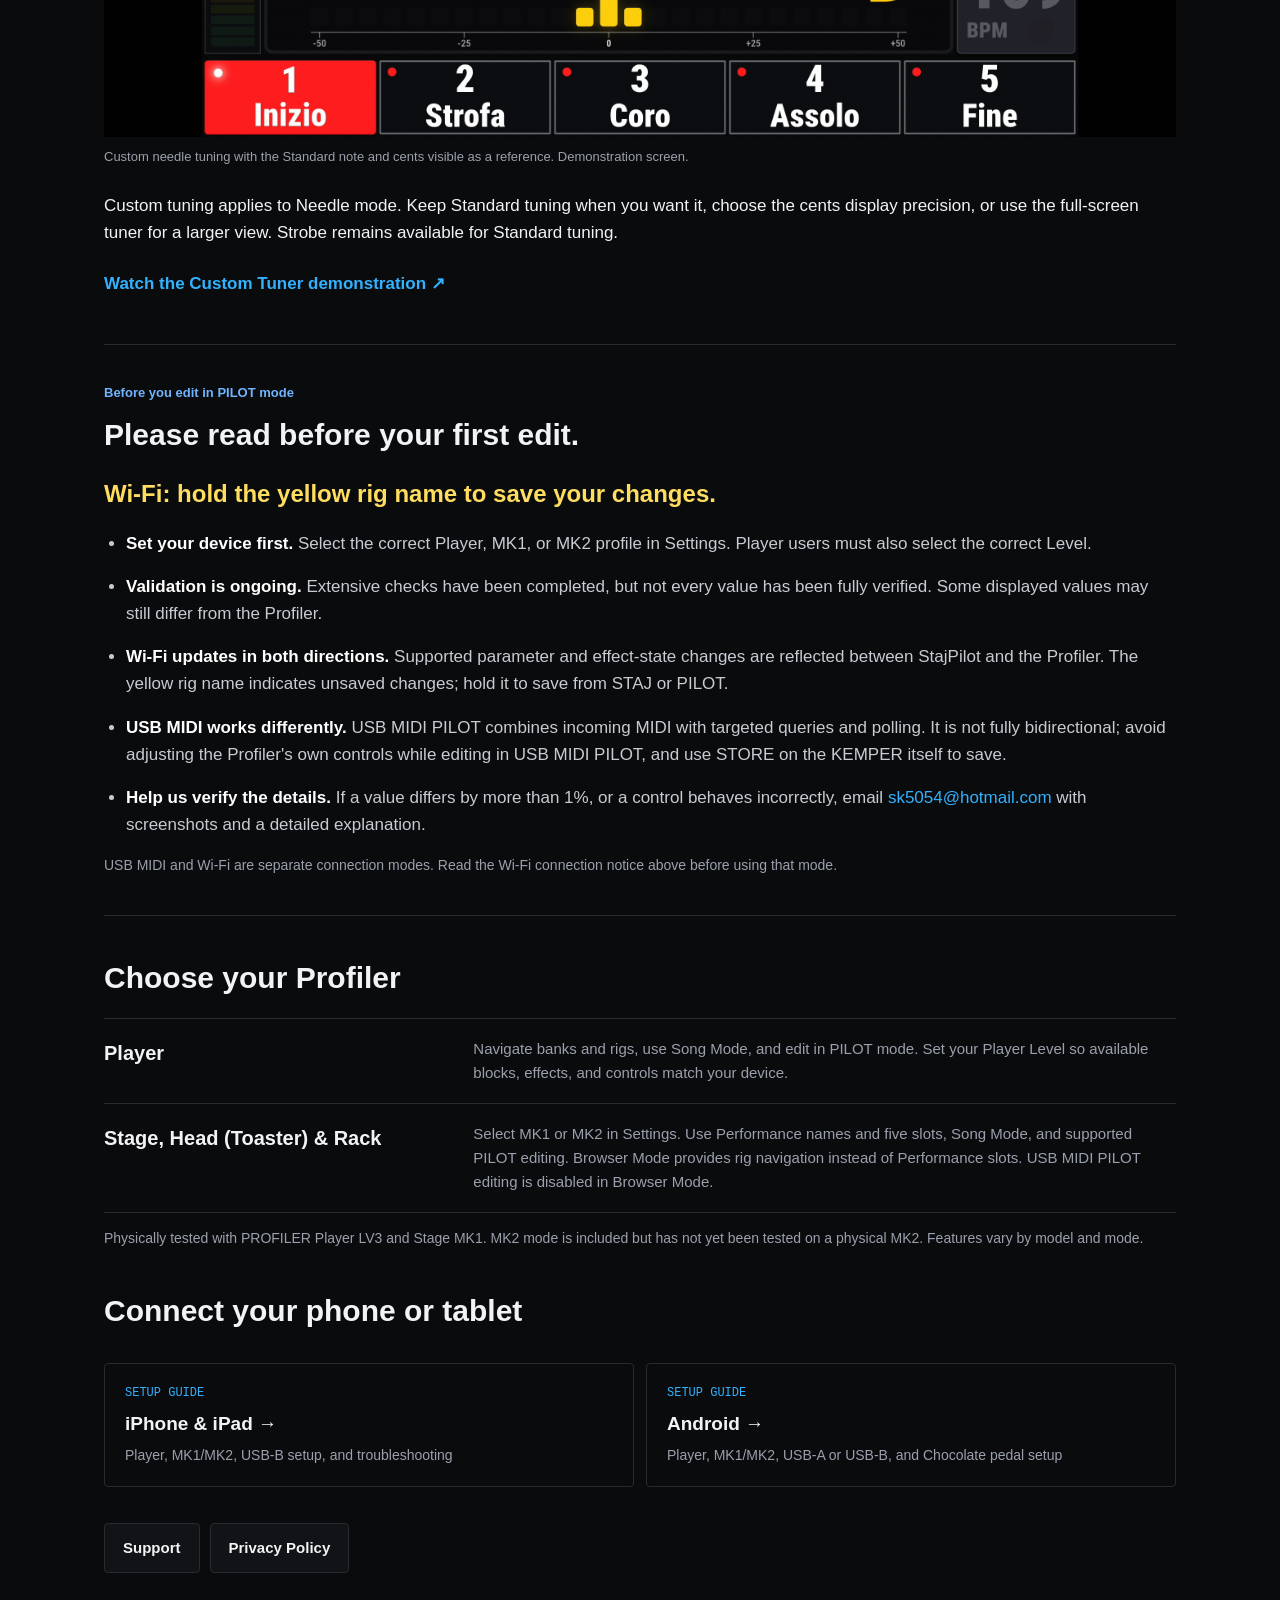
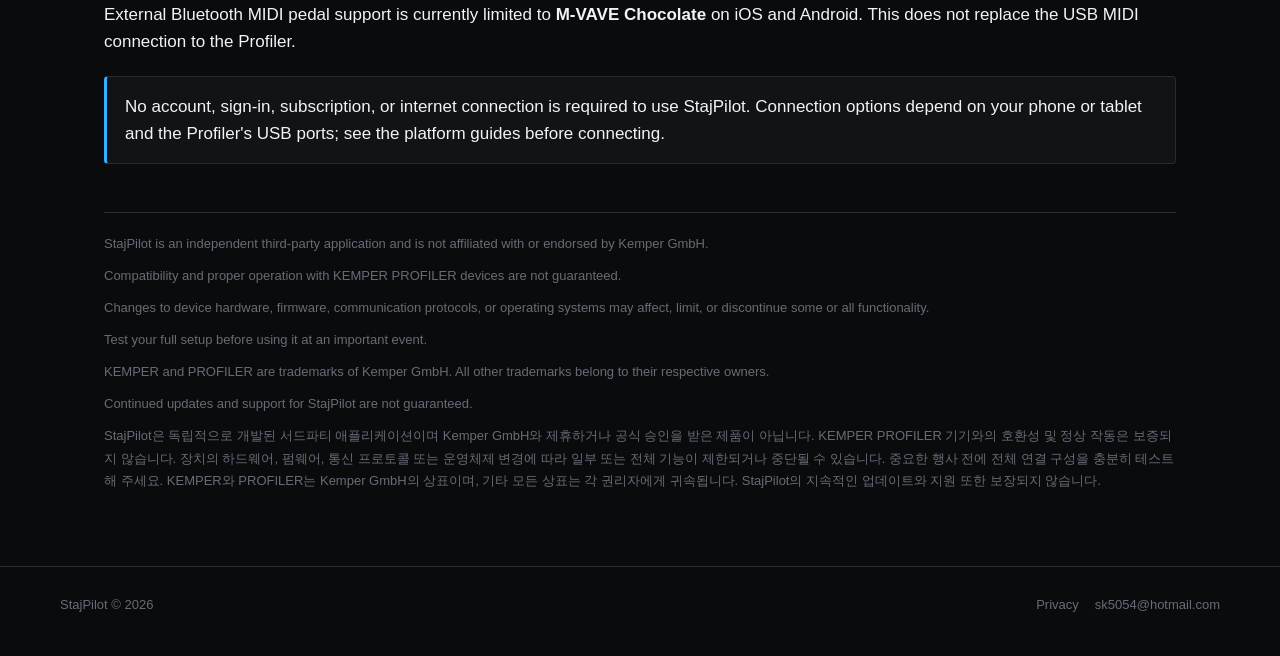
==== commit 64b52369: "Refresh website with Wi-Fi STAJ and PILOT captures" ====
--- a/index.html
+++ b/index.html
@@ -7,8 +7,8 @@
 <title>StajPilot | STAJ, SONG &amp; PILOT for KEMPER</title>
 <meta name="description" content="Your KEMPER live display first. Discover STAJ mode, personal song and slot names in SONG mode, PILOT editing, Custom Tuner, and app settings on iOS and Android.">
 <meta property="og:title" content="StajPilot | STAJ, SONG &amp; PILOT">
-<meta property="og:description" content="A clear live display, your own song names, and detailed KEMPER editing on iOS and Android. Stage 2 launch special: US$29.99.">
-<meta property="og:image" content="https://stajd.github.io/stajpilot/assets/images/staj-mode-lenovo-20261023.png">
+<meta property="og:description" content="Explore StajPilot over Wi-Fi and USB MIDI. Preview 2.0.7: bidirectional PILOT editing, A/B Morph, effect copy and paste, and user presets.">
+<meta property="og:image" content="https://stajd.github.io/stajpilot/assets/images/wifi-staj-2-0-7.png">
 <meta property="og:url" content="https://stajd.github.io/stajpilot/">
 <meta property="og:type" content="website">
 <link rel="canonical" href="https://stajd.github.io/stajpilot/">
@@ -37,12 +37,12 @@
     <p class="eyebrow">KEMPER PROFILER / iOS &amp; Android</p>
     <h1 id="page-title">StajPilot</h1>
     <p class="lede">STAJ on stage. SONG for your set. PILOT for your sound.</p>
-    <section class="update-notice" id="update-2-0-5" aria-labelledby="update-title">
+    <section class="update-notice" id="update-2-0-7" aria-labelledby="update-title">
       <div class="update-heading">
-        <h2 id="update-title">StajPilot 2.0.5</h2>
+        <h2 id="update-title">StajPilot 2.0.7</h2>
         <p class="update-status">Preparing for release</p>
       </div>
-      <p class="update-summary">Wi-Fi connectivity for STAJ mode and an improved tuner on iOS and Android. Existing USB MIDI connectivity remains available. PILOT editing is not available in Wi-Fi mode.</p>
+      <p class="update-summary">Wi-Fi PILOT editing with real-time bidirectional updates, A/B Morph, effect copy and paste, and user presets. Existing USB MIDI connectivity remains available. Version 2.0.7 has been submitted for review on iOS and Android; check your store for availability.</p>
       <div class="update-details">
         <div class="wifi-precautions">
           <h3>Before using Wi-Fi</h3>
@@ -67,8 +67,8 @@
       <a href="#settings">Settings</a>
     </nav>
     <figure class="product-photo intro-photo">
-      <a href="assets/images/staj-mode-lenovo-20261023.png" target="_blank" rel="noopener" aria-label="Open the full-size STAJ mode capture"><img src="assets/images/staj-mode-lenovo-20261023.png" width="2000" height="1200" fetchpriority="high" alt="Actual STAJ mode captured directly from an Android tablet, with eight effect blocks, Fixed FX, rig name, amp image, tempo and five slots"></a>
-      <figcaption>STAJ mode, captured directly from a connected Android tablet. Open any screenshot to view it full-size.</figcaption>
+      <a href="assets/images/wifi-staj-2-0-7.png" target="_blank" rel="noopener" aria-label="Open the full-size Wi-Fi STAJ mode capture"><img src="assets/images/wifi-staj-2-0-7.png" width="2000" height="1200" fetchpriority="high" alt="StajPilot 2.0.7 Wi-Fi STAJ mode with live effect states, Fixed FX Morph ranges, Song labels, gain, main volume and five slots"></a>
+      <figcaption>Wi-Fi STAJ mode in 2.0.7, captured from a connected Android tablet. Live states and Fixed FX Morph on the performance screen. Open any screenshot to view it full-size.</figcaption>
     </figure>
     <div class="section-heading"><h2>STAJ mode. Your live display.</h2><p>Large effect blocks, clear on/off states, your current rig, bank and slot, and tempo, together on one screen.</p></div>
     <div class="feature-columns">
@@ -80,7 +80,7 @@
     <div class="btn-row store-links">
       <a class="btn btn-primary" href="https://apps.apple.com/app/stajpilot/id6813749166">App Store <span aria-hidden="true">&nearr;</span></a>
       <a class="btn" href="https://play.google.com/store/apps/details?id=com.stajpilot.mobile">Google Play <span aria-hidden="true">&nearr;</span></a>
-      <a class="text-link" href="https://youtu.be/GtrqxNteZMw">Watch PILOT in action <span aria-hidden="true">&nearr;</span></a>
+      <a class="text-link" href="https://youtu.be/7rOxPo0fHQs">Watch Wi-Fi PILOT in action <span aria-hidden="true">&nearr;</span></a>
     </div>
     <p class="offer"><strong>Stage 2 launch special <span>US$29.99</span></strong> <span class="offer-detail">One purchase. No subscription. Free updates for existing purchasers.</span></p>
     <p class="release-note">Stage 2 is the StajPilot software release, not the KEMPER Stage MK2 hardware. Update availability and local prices can vary by store and country. Please check the version shown in your store.</p>
@@ -88,7 +88,7 @@
 
   <section class="home-section" id="song-mode" aria-labelledby="song-title">
     <div class="section-heading"><p class="eyebrow">SONG mode / Your set</p><h2 id="song-title">Your songs, right in the amp box.</h2><p>Set AMPBOX to SONG to show your saved song and slot names on the main screen. Song Mode works with Player banks and the Performance slots of the larger PROFILER models, while the original rig name stays visible above.</p></div>
-    <figure class="product-photo"><a href="assets/images/song-mode-lenovo-20261023.png" target="_blank" rel="noopener" aria-label="Open the full-size SONG mode capture"><img src="assets/images/song-mode-lenovo-20261023.png" width="2000" height="1200" loading="lazy" alt="Actual SONG mode on an Android tablet, with personal song and slot names displayed in the central amp box"></a><figcaption>AMPBOX set to SONG: your own song and slot labels on the performance screen.</figcaption></figure>
+    <figure class="product-photo"><a href="assets/images/wifi-staj-2-0-7.png" target="_blank" rel="noopener" aria-label="Open the full-size Wi-Fi SONG display"><img src="assets/images/wifi-staj-2-0-7.png" width="2000" height="1200" loading="lazy" alt="Wi-Fi STAJ mode displaying Master of Puppets and Backing in the amp box, with five named slots"></a><figcaption>AMPBOX set to SONG over Wi-Fi: your own song and slot labels, with the original rig name above.</figcaption></figure>
     <div class="feature-columns song-details">
       <figure class="product-photo"><a href="assets/images/song-select-lenovo-20261023.png" target="_blank" rel="noopener" aria-label="Open the full-size Song Select capture"><img src="assets/images/song-select-lenovo-20261023.png" width="2000" height="1200" loading="lazy" alt="Actual Song Select screen on an Android tablet, showing 25 songs with multilingual names and the current song highlighted"></a><figcaption>Song Select, captured from the same tablet.</figcaption></figure>
       <div><h3>Select. Long-press. Edit.</h3><p>Browse up to 125 songs, with 25 shown at a time. Long-press a song to edit it directly. Multilingual song and slot names are stored locally, without replacing your Profiler's original rig names.</p><h3>Edit on your computer, too</h3><p>The web Song Editor organizes song and slot names and amp-image assignments in your exported Song file. Export the result and import it back into the app.</p><a class="text-link" href="editor/index.html">Open the web Song Editor <span aria-hidden="true">&rarr;</span></a></div>
@@ -98,13 +98,14 @@
 
   <section class="home-section" id="pilot" aria-labelledby="pilot-title">
     <div class="section-heading"><p class="eyebrow">PILOT mode / Sound editing</p><h2 id="pilot-title">Edit your sound, when you need to.</h2><p>Go beyond the performance display. Select an effect, choose its type or preset, and adjust its parameters with knobs, switches, selectors, or precise numeric input.</p></div>
-    <figure class="product-photo"><a href="assets/images/stage2-pilot-photo.png" target="_blank" rel="noopener" aria-label="Open the full-size PILOT mode photo"><img src="assets/images/stage2-pilot-photo.png" width="1920" height="1440" loading="lazy" alt="Actual StajPilot PILOT mode on a tablet, editing Cirrus Reverb with a focused Attack Time control and linked parameter groups"></a><figcaption>PILOT mode: detailed editing alongside the live rig and effect blocks.</figcaption></figure>
+    <figure class="product-photo"><a href="assets/images/wifi-pilot-2-0-7.png" target="_blank" rel="noopener" aria-label="Open the full-size Wi-Fi PILOT editor capture"><img src="assets/images/wifi-pilot-2-0-7.png" width="2000" height="1200" loading="lazy" alt="Wi-Fi PILOT editing Dual Delay with three rows of controls, A/B Morph endpoints, Copy, Paste and Save Preset"></a><figcaption>Wi-Fi PILOT in 2.0.7: bidirectional rig editing, A/B Morph, effect copy and paste, and your own presets. Actual Android tablet capture.</figcaption></figure>
+    <figure class="product-photo"><a href="assets/images/wifi-morph-2-0-7.png" target="_blank" rel="noopener" aria-label="Open the full-size Wi-Fi Morph editing capture"><img src="assets/images/wifi-morph-2-0-7.png" width="1920" height="1080" loading="lazy" alt="Wi-Fi PILOT editing Tube Bias Tremolo with large knobs, red and blue Morph endpoints, and a focused Depth control"></a><figcaption>A closer look at Morph: red and blue endpoints on the parameter knob, with the Morph control above.</figcaption></figure>
     <div class="feature-columns">
       <div><h3>More than effect editing</h3><p>Work with Effects, Rig, Input, Fixed FX, Amp, Cabinet, and Output. Available controls follow your Profiler model and, for Player, its Level.</p></div>
       <div><h3>Details within reach</h3><p>Color-coded values, linked parameter groups, and a focused adjustment area keep complex effects readable. Use the Change selector to navigate effect families, types, and available presets.</p></div>
     </div>
-    <p class="inline-note">PILOT mode is available with Player and supported MK1/MK2 Performance Mode setups. It is unavailable in Browser Mode.</p>
-    <p><a class="text-link" href="https://youtu.be/GtrqxNteZMw">Watch the Stage 2 demonstration <span aria-hidden="true">&nearr;</span></a> &nbsp; <a href="#before-editing">Read before editing</a></p>
+    <p class="inline-note">Wi-Fi PILOT editing requires 2.0.7. Available controls depend on your Profiler model and Player Level. The existing USB MIDI PILOT mode remains available; its Browser Mode editing restriction is unchanged.</p>
+    <p><a class="text-link" href="https://youtu.be/7rOxPo0fHQs">Watch the Wi-Fi PILOT demonstration <span aria-hidden="true">&nearr;</span></a> &nbsp; <a href="#before-editing">Read before editing</a></p>
   </section>
 
   <section class="home-section" id="settings" aria-labelledby="settings-title">
@@ -138,7 +139,7 @@
       <summary>PySwitch mode: in-app compatibility notice</summary>
       <figure class="product-photo"><a href="assets/images/pyswitch-mode-help-lenovo-20261024.png" target="_blank" rel="noopener" aria-label="Open the full-size PySwitch compatibility notice"><img src="assets/images/pyswitch-mode-help-lenovo-20261024.png" width="2000" height="1200" loading="lazy" alt="The StajPilot PySwitch mode information dialog, explaining MIDI Captain compatibility and the need for further stability testing"></a><figcaption>The app's information button explains this optional compatibility setting. Actual Android tablet capture; stability testing is ongoing.</figcaption></figure>
     </details>
-    <p class="inline-note"><strong>SAVE</strong> applies the app settings. <strong>QUIT</strong> closes without applying edits. Saving a sound edited in PILOT is different: press <strong>STORE on the KEMPER itself</strong>.</p>
+    <p class="inline-note"><strong>SAVE</strong> applies the app settings. <strong>QUIT</strong> closes without applying edits. Saving a sound is separate: in Wi-Fi mode, hold the yellow rig name to save. With USB MIDI, use <strong>STORE on the KEMPER itself</strong>.</p>
   </section>
 
   <section class="home-section" id="custom-tuner" aria-labelledby="tuner-title">
@@ -150,21 +151,22 @@
 
   <section class="home-section" id="before-editing" aria-labelledby="editing-title">
     <div class="section-heading"><p class="eyebrow">Before you edit in PILOT mode</p><h2 id="editing-title">Please read before your first edit.</h2></div>
-    <p class="save-warning">To keep your changes, press STORE on the KEMPER itself.</p>
+    <p class="save-warning">Wi-Fi: hold the yellow rig name to save your changes.</p>
     <ul class="editing-notes">
       <li><strong>Set your device first.</strong> Select the correct Player, MK1, or MK2 profile in Settings. Player users must also select the correct Level.</li>
       <li><strong>Validation is ongoing.</strong> Extensive checks have been completed, but not every value has been fully verified. Some displayed values may still differ from the Profiler.</li>
-      <li><strong>Avoid editing from both places at once.</strong> PILOT combines incoming MIDI with targeted queries and polling to reduce unnecessary device load. It is not fully bidirectional; avoid adjusting the Profiler's own controls while editing in PILOT mode.</li>
+      <li><strong>Wi-Fi updates in both directions.</strong> Supported parameter and effect-state changes are reflected between StajPilot and the Profiler. The yellow rig name indicates unsaved changes; hold it to save from STAJ or PILOT.</li>
+      <li><strong>USB MIDI works differently.</strong> USB MIDI PILOT combines incoming MIDI with targeted queries and polling. It is not fully bidirectional; avoid adjusting the Profiler's own controls while editing in USB MIDI PILOT, and use STORE on the KEMPER itself to save.</li>
       <li><strong>Help us verify the details.</strong> If a value differs by more than 1%, or a control behaves incorrectly, email <a href="mailto:sk5054@hotmail.com">sk5054@hotmail.com</a> with screenshots and a detailed explanation.</li>
     </ul>
-    <p class="inline-note">StajPilot communicates with the Profiler through USB MIDI. It does not intercept proprietary, non-MIDI communication protocols.</p>
+    <p class="inline-note">USB MIDI and Wi-Fi are separate connection modes. Read the Wi-Fi connection notice above before using that mode.</p>
   </section>
 
   <section class="home-section" aria-labelledby="profiler-title">
   <h2 id="profiler-title">Choose your Profiler</h2>
   <div class="model-list">
     <div><h3>Player</h3><p>Navigate banks and rigs, use Song Mode, and edit in PILOT mode. Set your Player Level so available blocks, effects, and controls match your device.</p></div>
-    <div><h3>Stage, Head (Toaster) &amp; Rack</h3><p>Select MK1 or MK2 in Settings. Use Performance names and five slots, Song Mode, and supported PILOT editing. Browser Mode provides rig navigation in STAJ mode; PILOT editing is disabled.</p></div>
+    <div><h3>Stage, Head (Toaster) &amp; Rack</h3><p>Select MK1 or MK2 in Settings. Use Performance names and five slots, Song Mode, and supported PILOT editing. Browser Mode provides rig navigation instead of Performance slots. USB MIDI PILOT editing is disabled in Browser Mode.</p></div>
   </div>
   <p class="model-note">Physically tested with PROFILER Player LV3 and Stage MK1. MK2 mode is included but has not yet been tested on a physical MK2. Features vary by model and mode.</p>
 
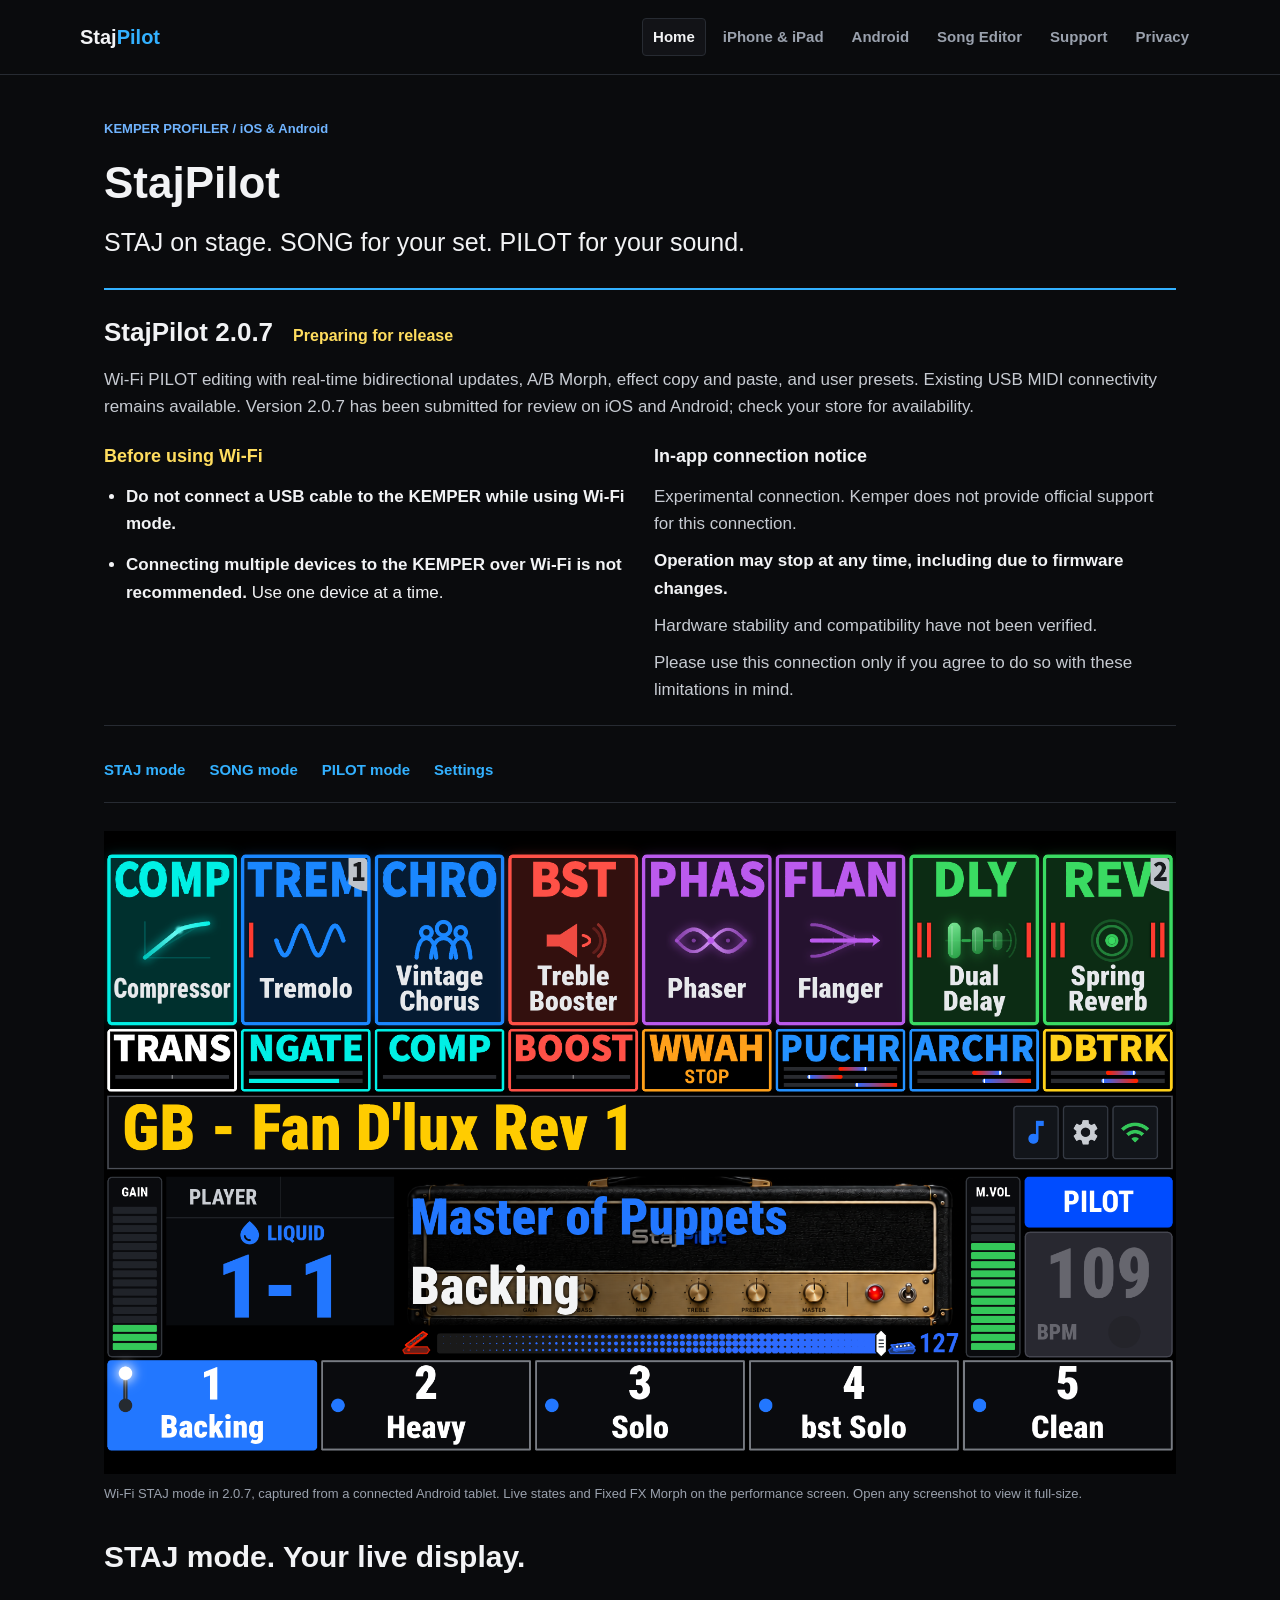
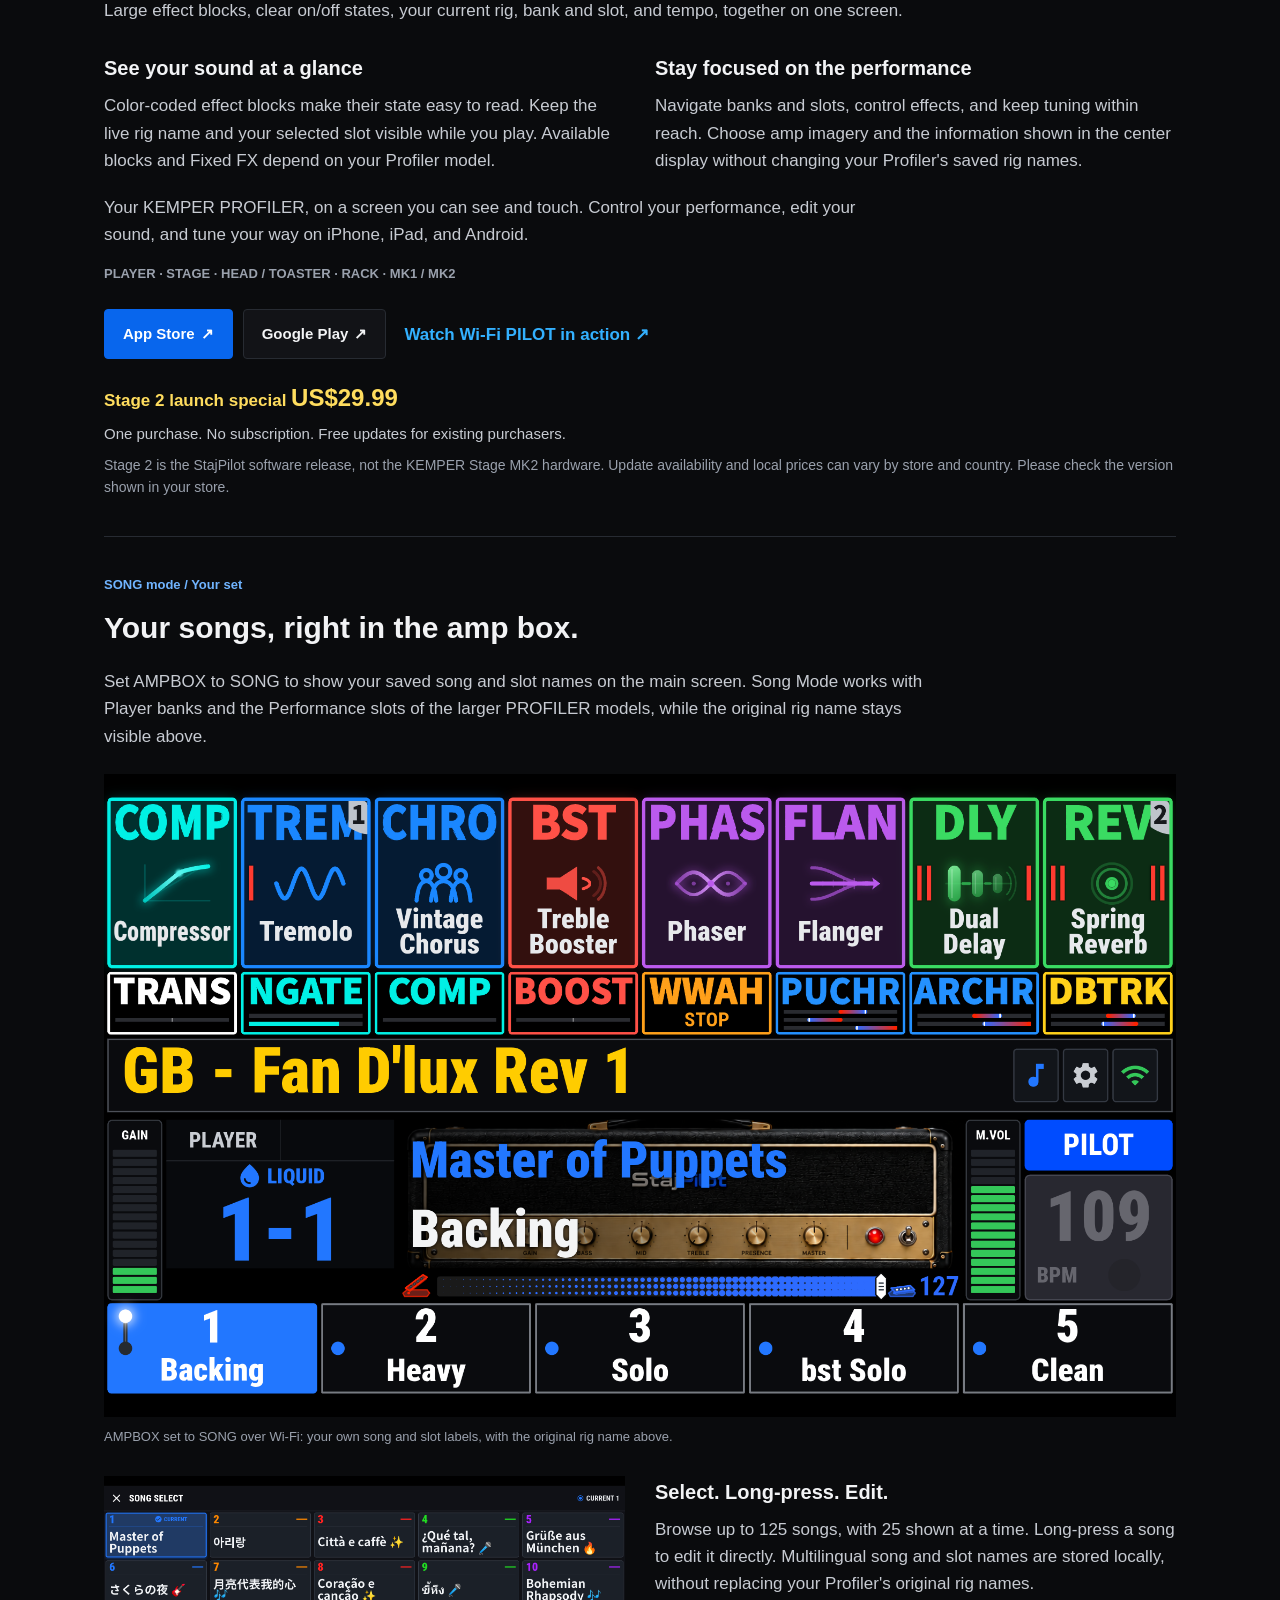
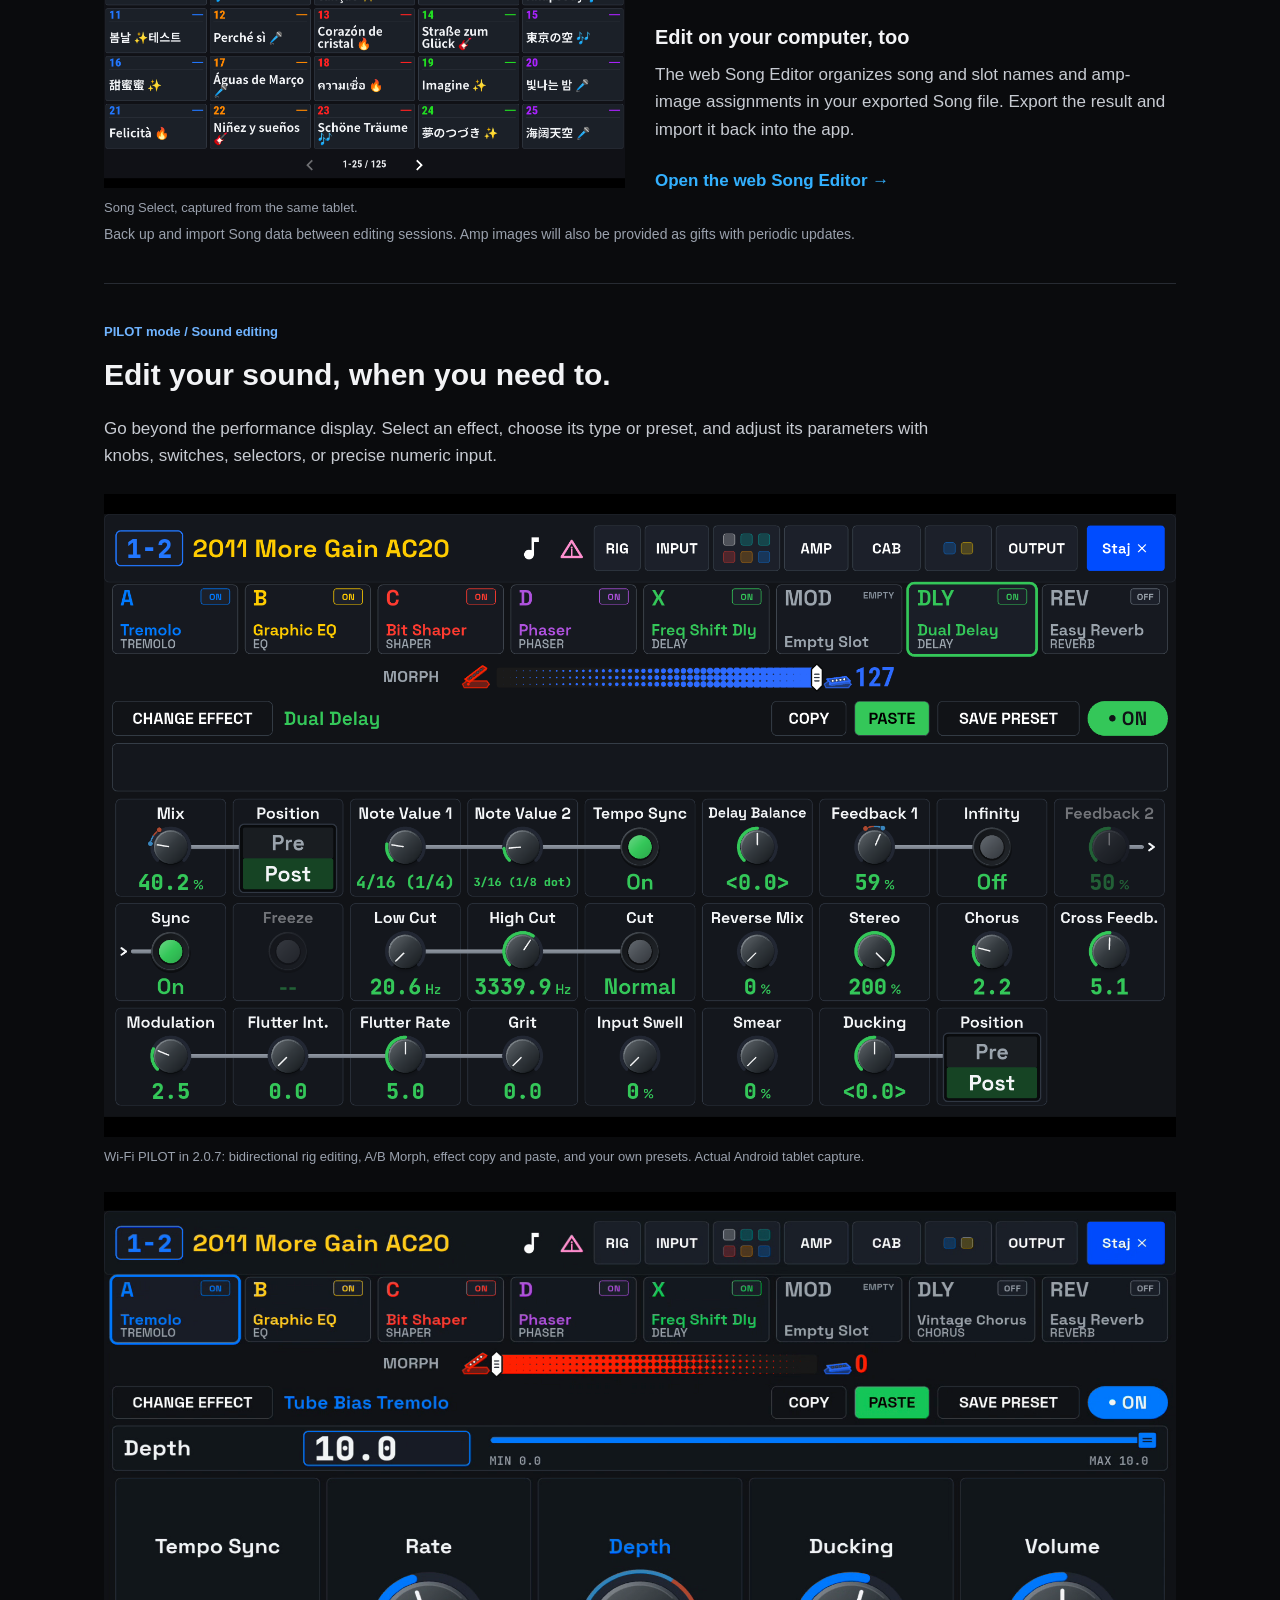
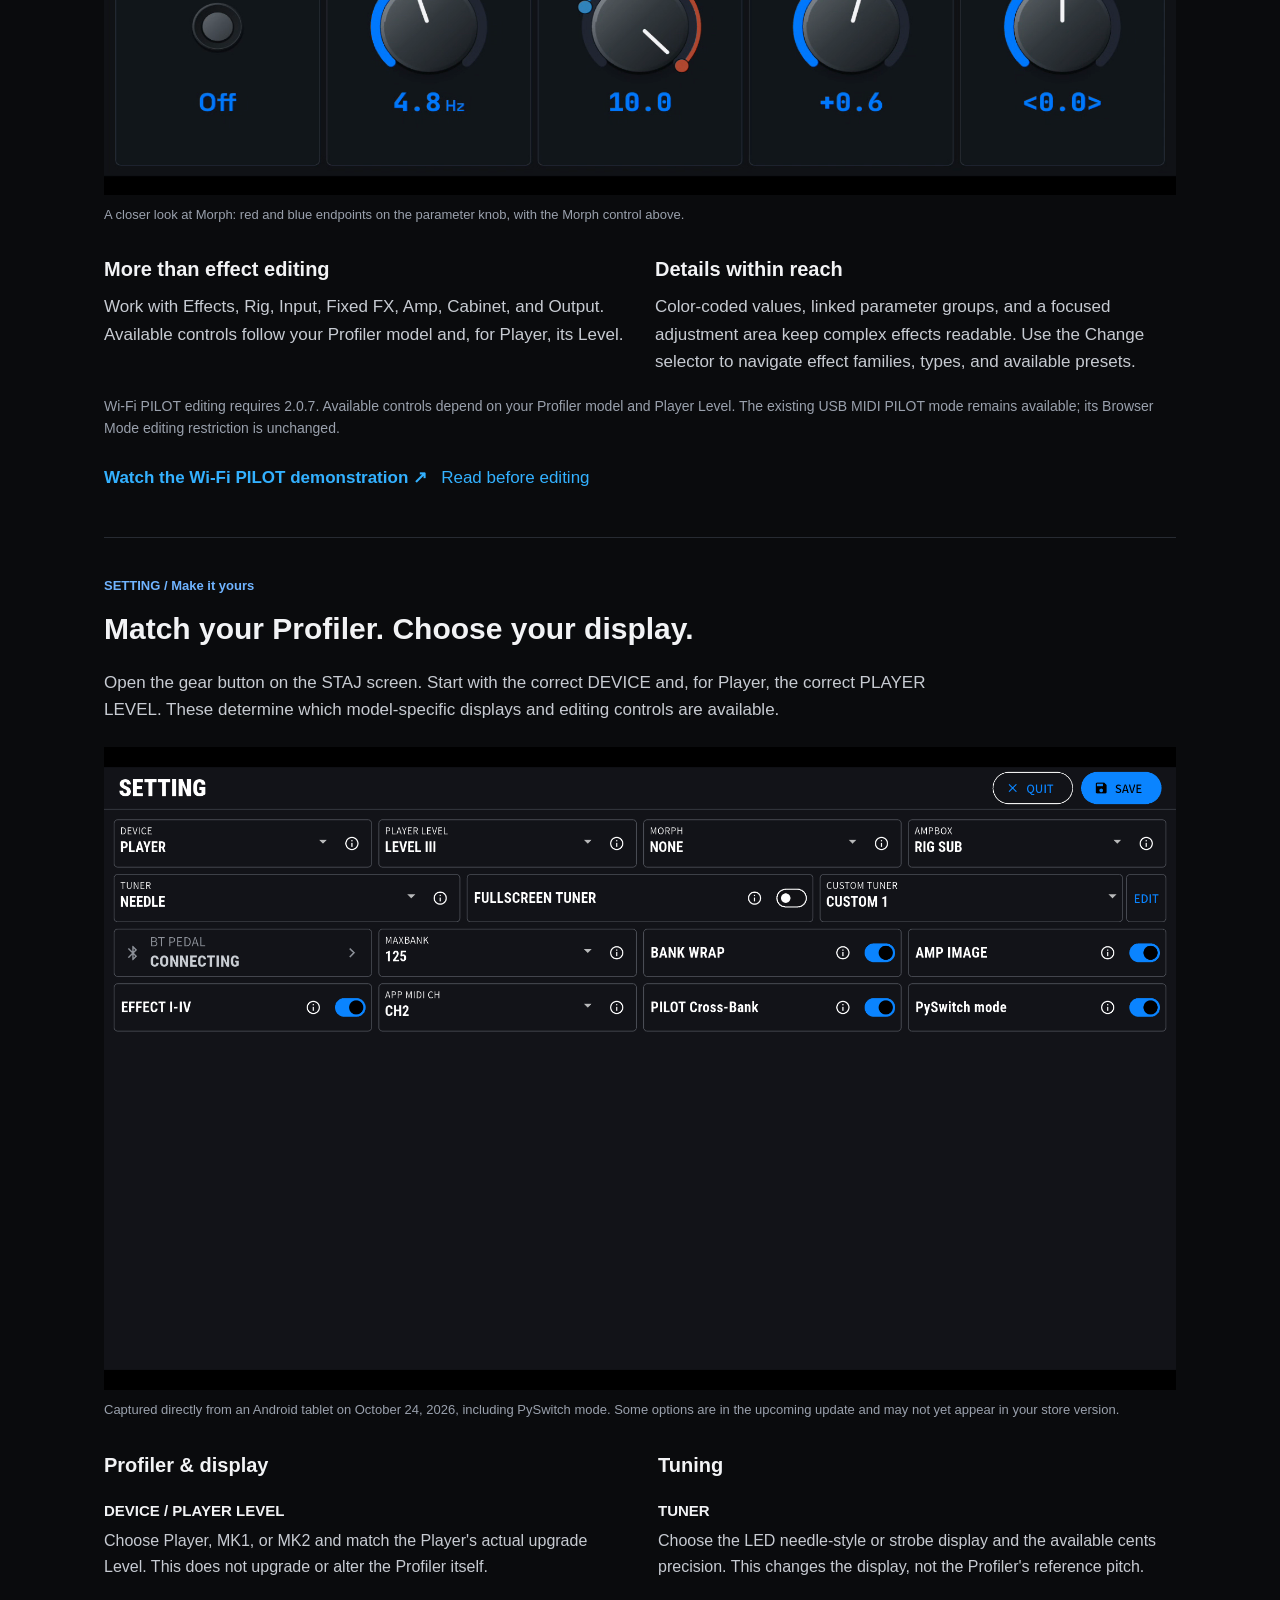
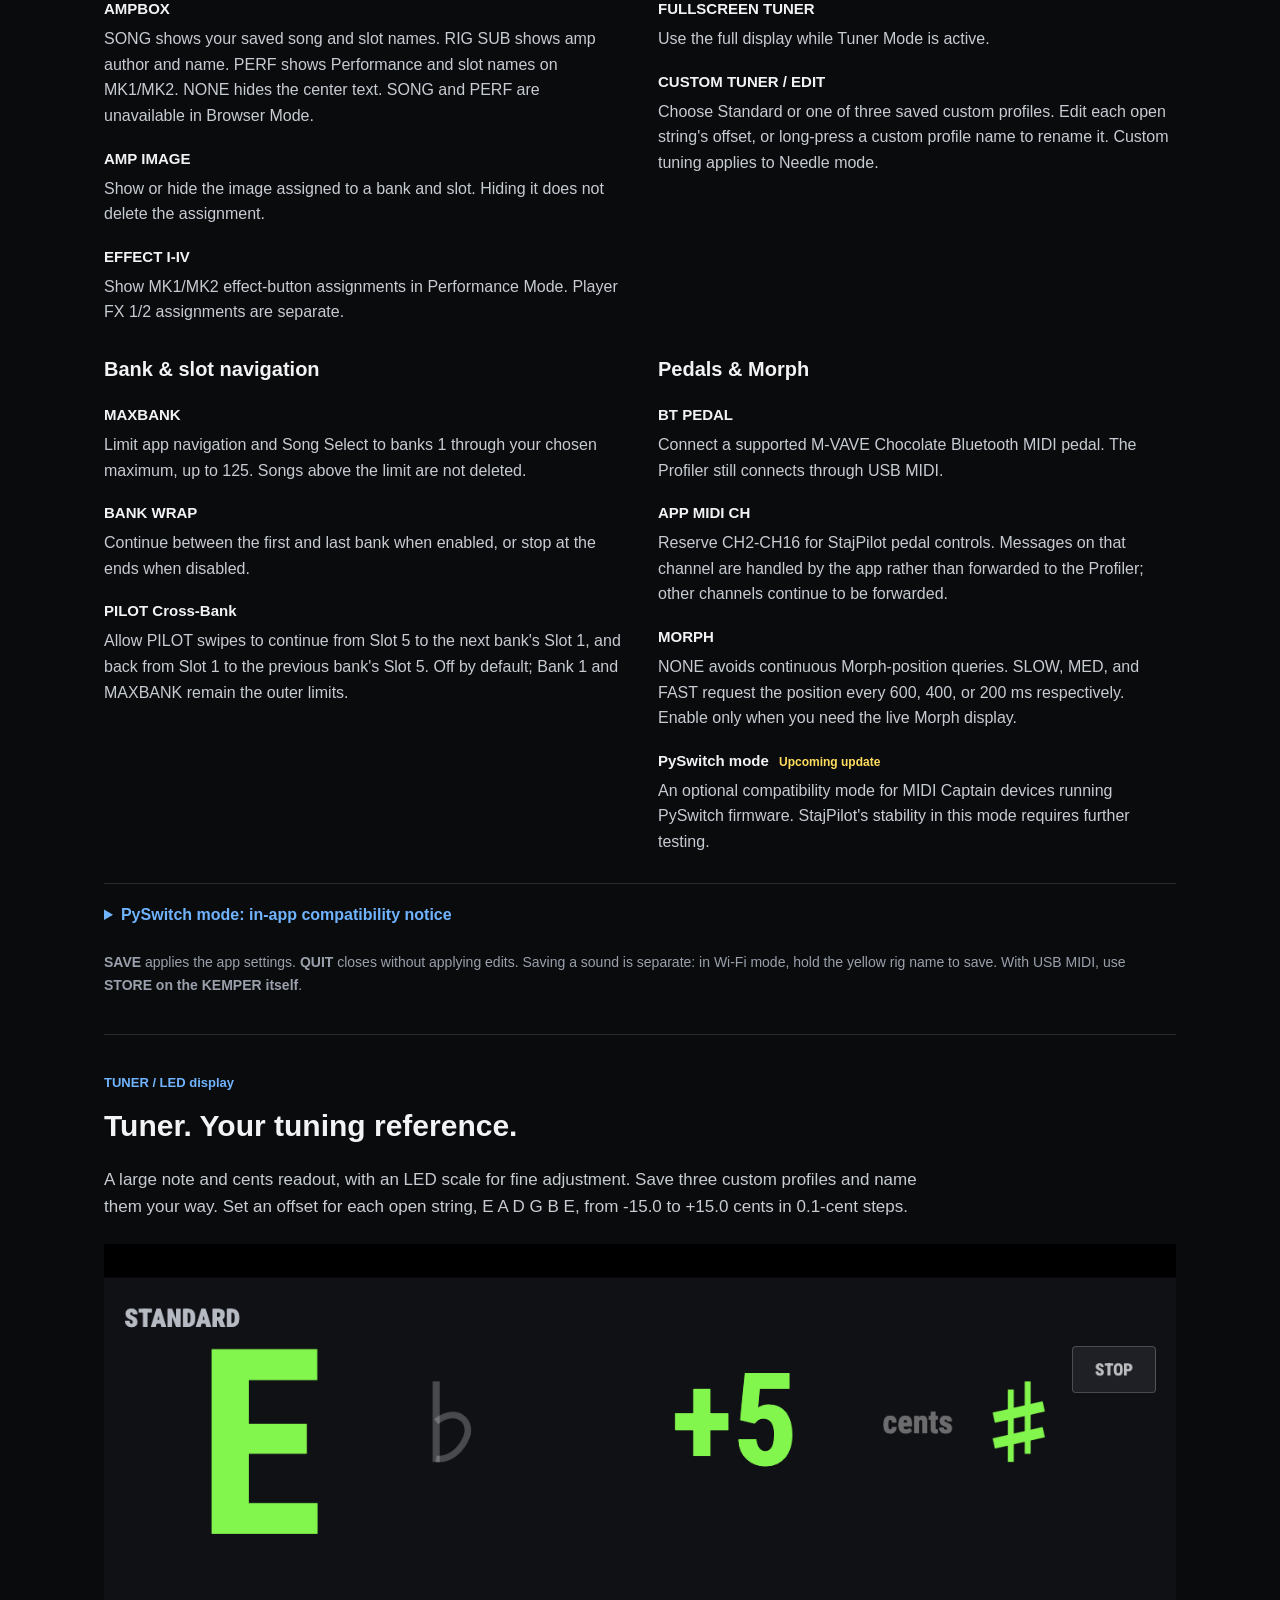
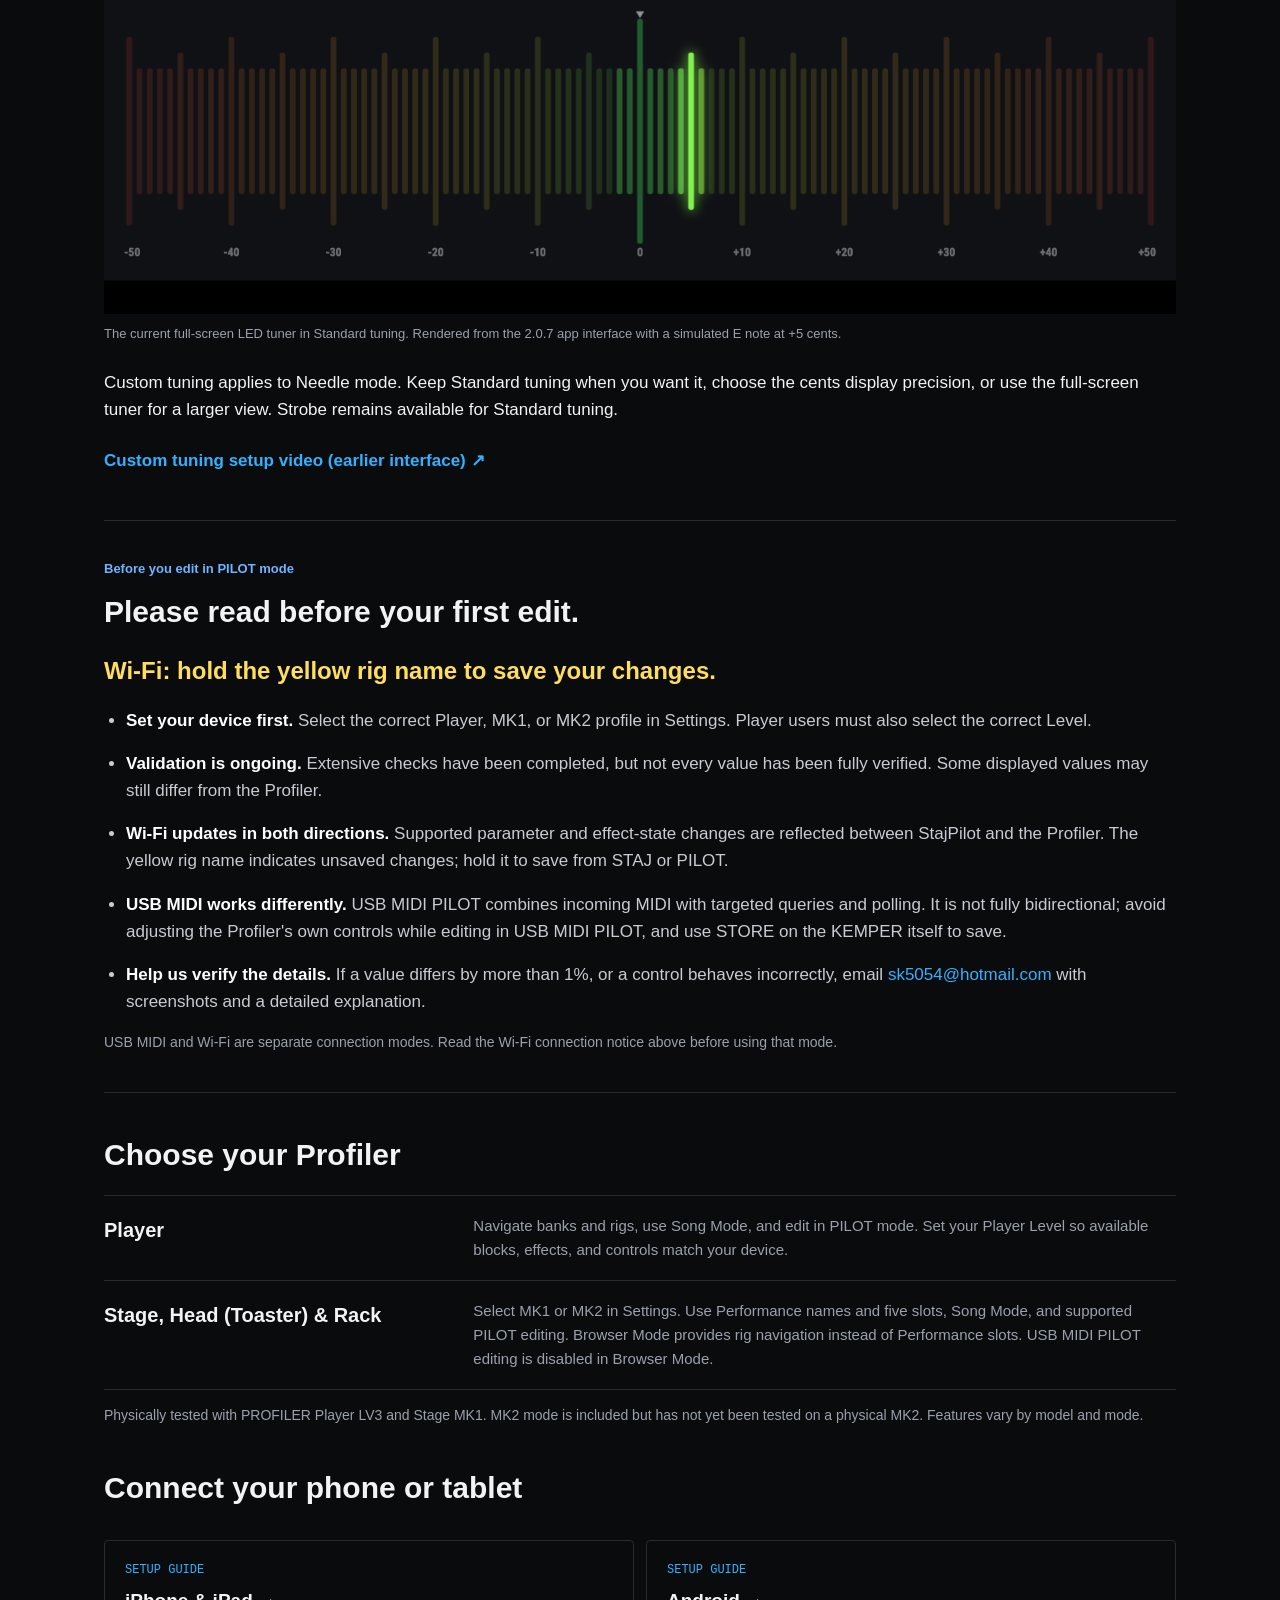
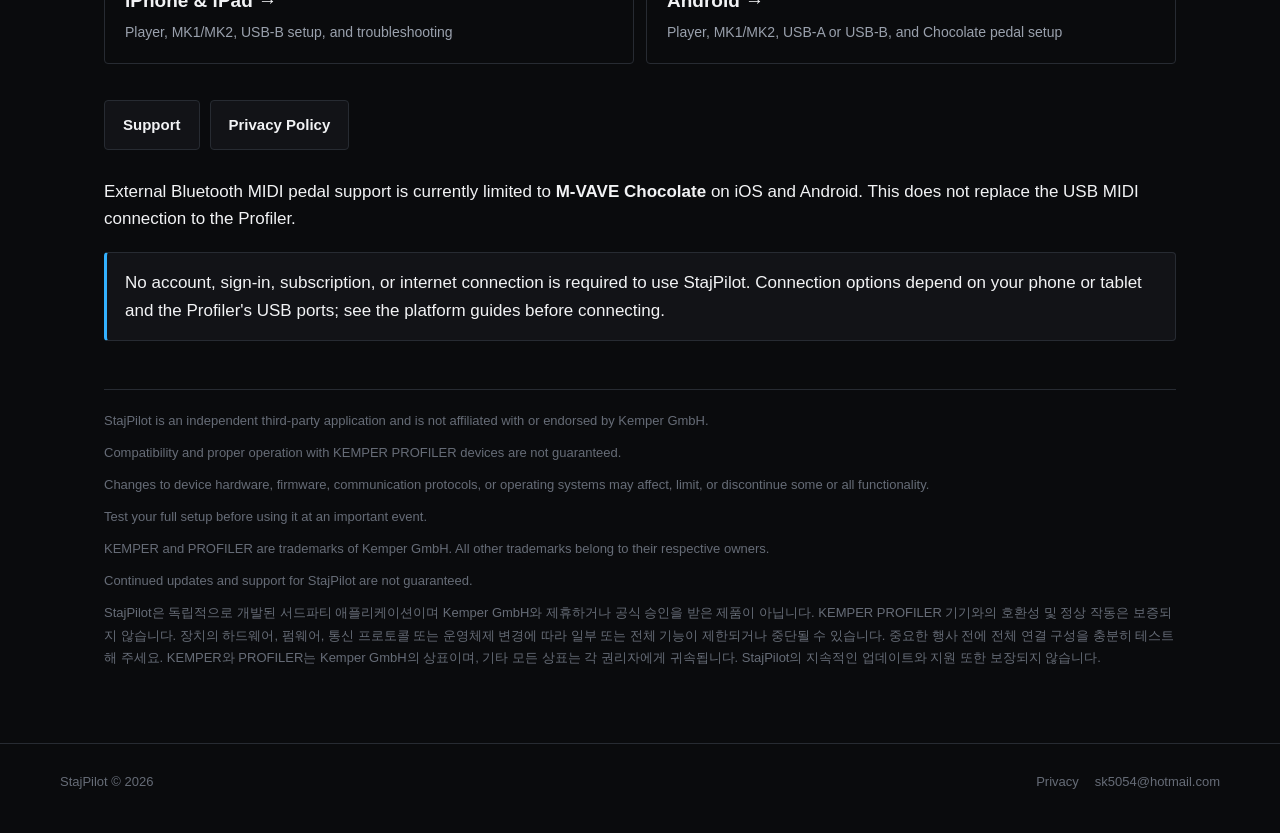
==== commit b78b301e: "Replace outdated tuner image with current LED tuner UI" ====
--- a/index.html
+++ b/index.html
@@ -119,7 +119,7 @@
         <dt>EFFECT I-IV</dt><dd>Show MK1/MK2 effect-button assignments in Performance Mode. Player FX 1/2 assignments are separate.</dd>
       </dl></div>
       <div><h3>Tuning</h3><dl>
-        <dt>TUNER</dt><dd>Choose the needle or strobe display and the available cents precision. This changes the display, not the Profiler's reference pitch.</dd>
+        <dt>TUNER</dt><dd>Choose the LED needle-style or strobe display and the available cents precision. This changes the display, not the Profiler's reference pitch.</dd>
         <dt>FULLSCREEN TUNER</dt><dd>Use the full display while Tuner Mode is active.</dd>
         <dt>CUSTOM TUNER / EDIT</dt><dd>Choose Standard or one of three saved custom profiles. Edit each open string's offset, or long-press a custom profile name to rename it. Custom tuning applies to Needle mode.</dd>
       </dl></div>
@@ -143,10 +143,10 @@
   </section>
 
   <section class="home-section" id="custom-tuner" aria-labelledby="tuner-title">
-    <div class="section-heading"><p class="eyebrow">New in Stage 2</p><h2 id="tuner-title">Custom Tuner. Your tuning reference.</h2><p>Save three custom profiles and name them your way. Set an offset for each open string, E A D G B E, from -15.0 to +15.0 cents in 0.1-cent steps.</p></div>
-    <figure class="product-photo"><a href="assets/images/custom-tuner-demo.png" target="_blank" rel="noopener" aria-label="Open the Custom Tuner demonstration screen"><img src="assets/images/custom-tuner-demo.png" width="2622" height="1206" loading="lazy" alt="Custom Tuner demonstration showing a named profile, corrected cents and note, plus a smaller Standard tuning reference"></a><figcaption>Custom needle tuning with the Standard note and cents visible as a reference. Demonstration screen.</figcaption></figure>
+    <div class="section-heading"><p class="eyebrow">TUNER / LED display</p><h2 id="tuner-title">Tuner. Your tuning reference.</h2><p>A large note and cents readout, with an LED scale for fine adjustment. Save three custom profiles and name them your way. Set an offset for each open string, E A D G B E, from -15.0 to +15.0 cents in 0.1-cent steps.</p></div>
+    <figure class="product-photo"><a href="assets/images/wifi-tuner-led-2-0-7.png" target="_blank" rel="noopener" aria-label="Open the current LED tuner demonstration"><img src="assets/images/wifi-tuner-led-2-0-7.png" width="1280" height="800" loading="lazy" alt="Current full-screen LED tuner showing E, plus 5 cents, and an illuminated marker on the minus 50 to plus 50 cents scale"></a><figcaption>The current full-screen LED tuner in Standard tuning. Rendered from the 2.0.7 app interface with a simulated E note at +5 cents.</figcaption></figure>
     <p>Custom tuning applies to Needle mode. Keep Standard tuning when you want it, choose the cents display precision, or use the full-screen tuner for a larger view. Strobe remains available for Standard tuning.</p>
-    <a class="text-link" href="https://youtu.be/xiZDq2frCgY">Watch the Custom Tuner demonstration <span aria-hidden="true">&nearr;</span></a>
+    <a class="text-link" href="https://youtu.be/xiZDq2frCgY">Custom tuning setup video (earlier interface) <span aria-hidden="true">&nearr;</span></a>
   </section>
 
   <section class="home-section" id="before-editing" aria-labelledby="editing-title">
